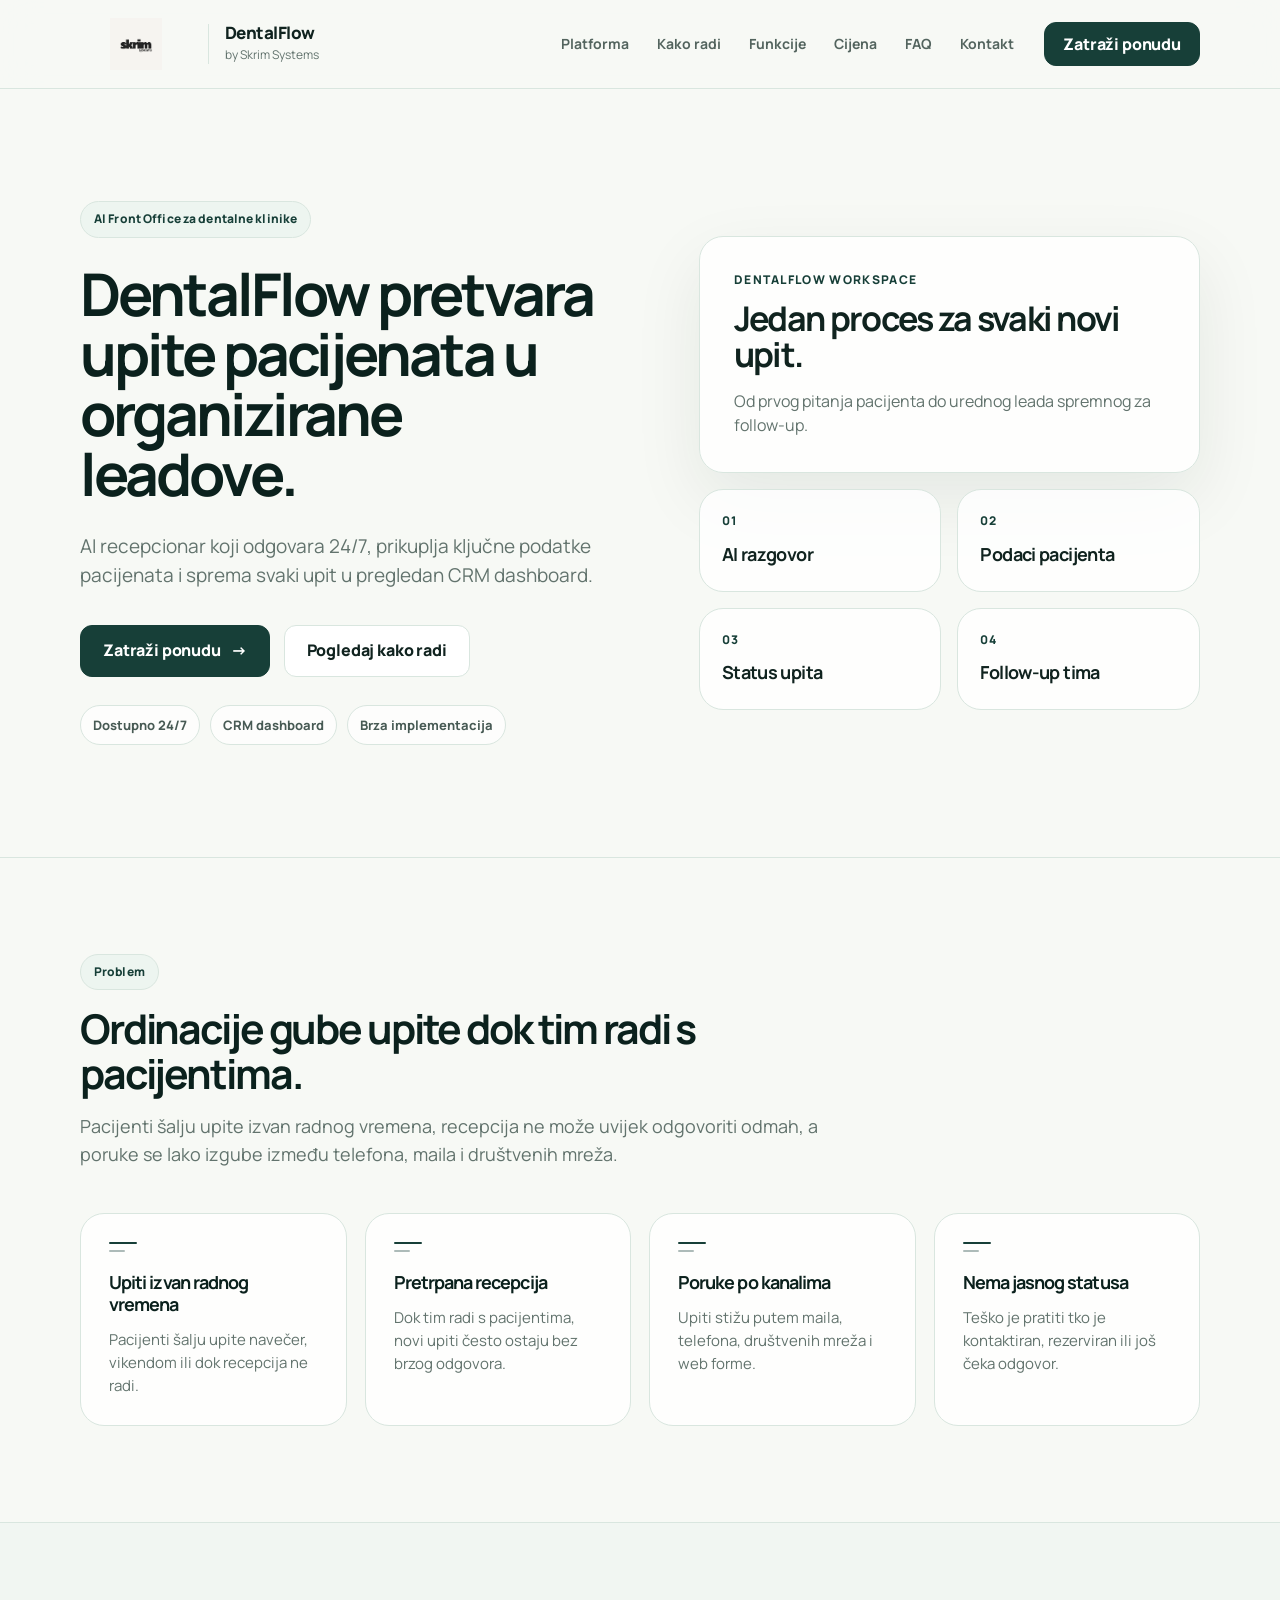
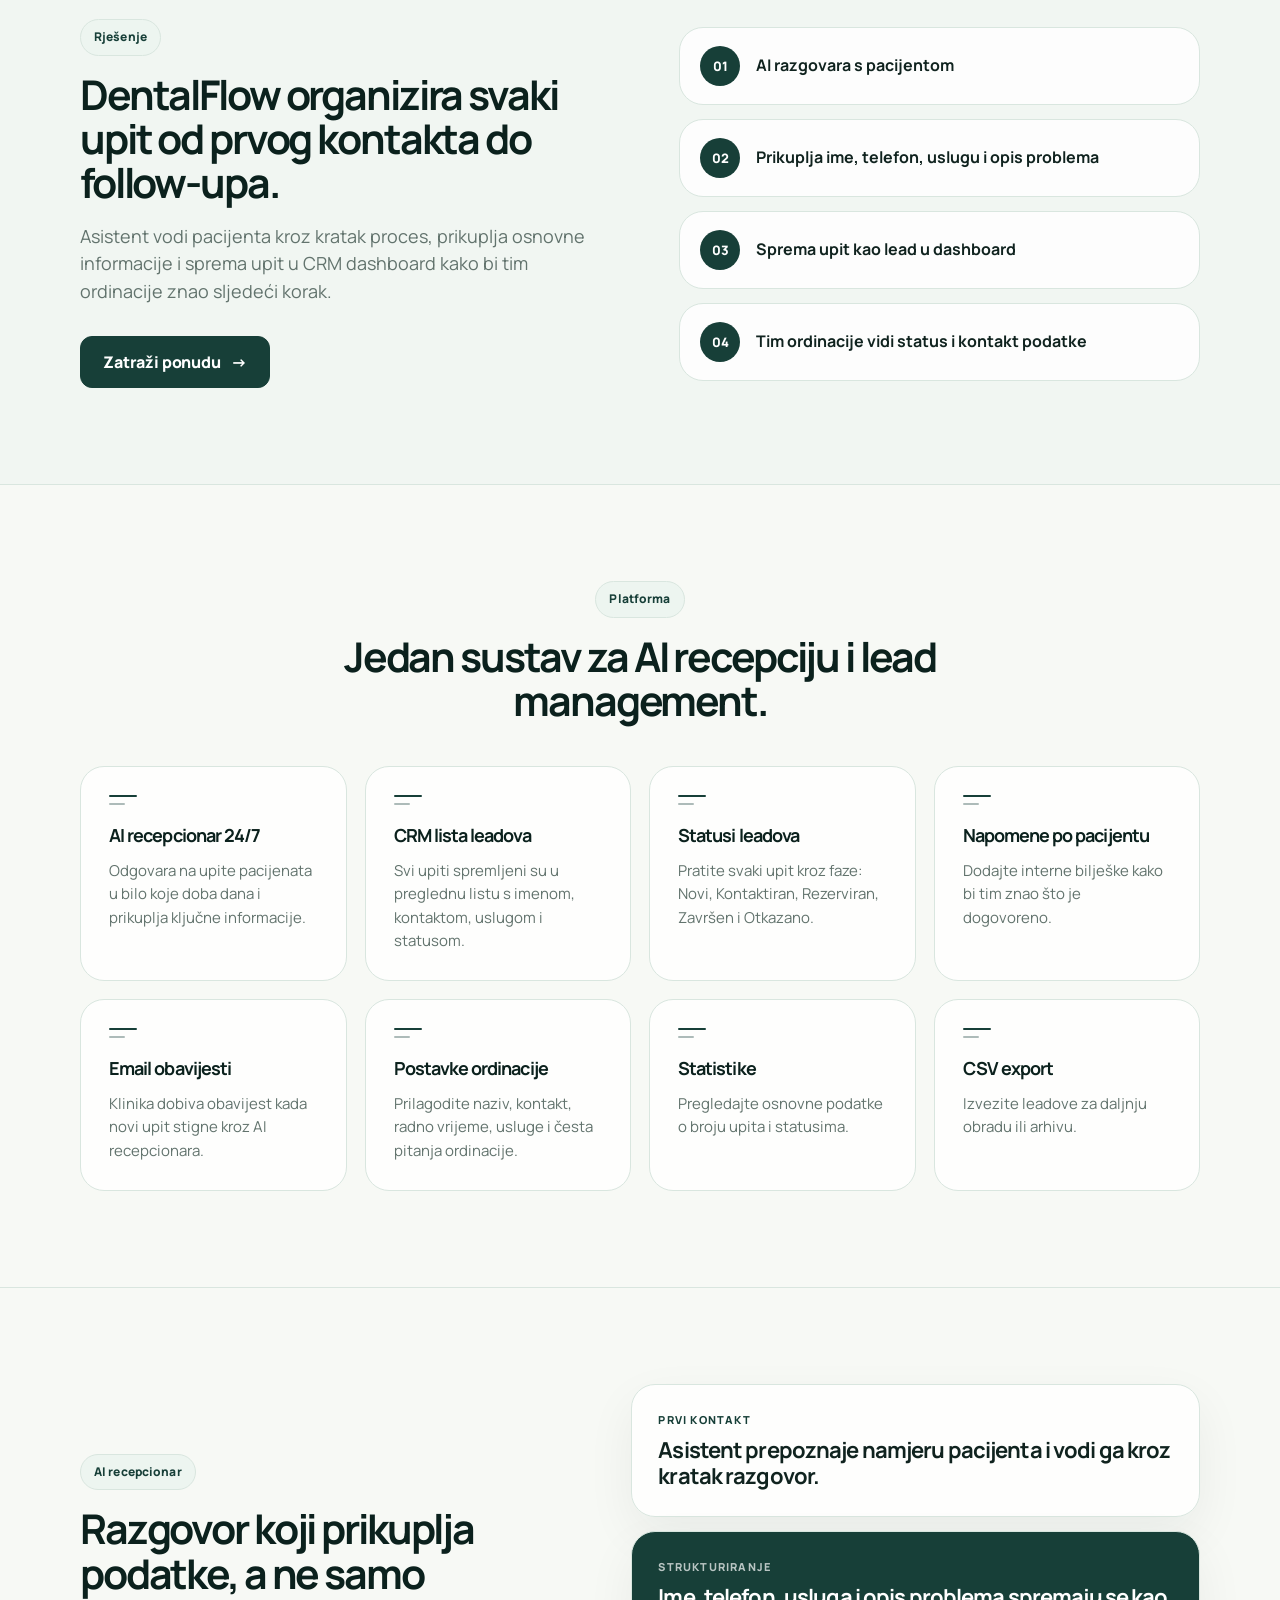
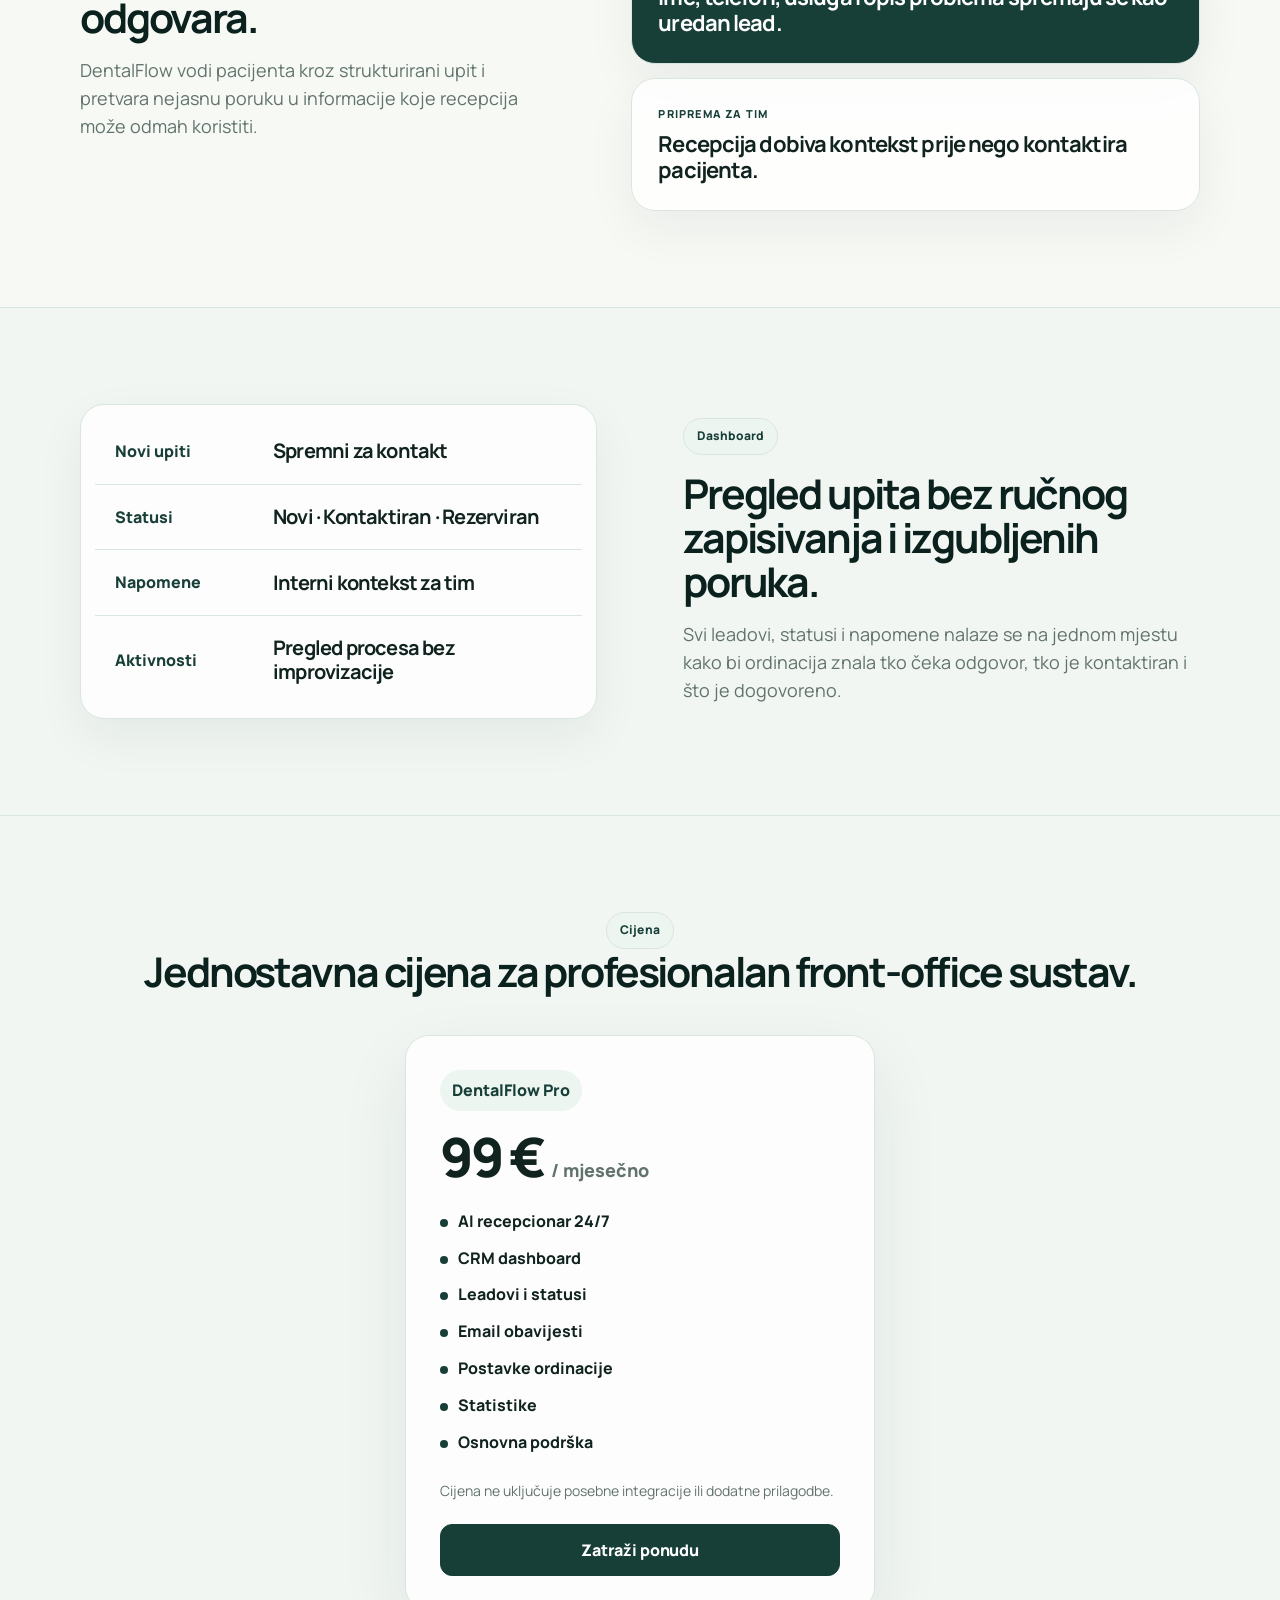
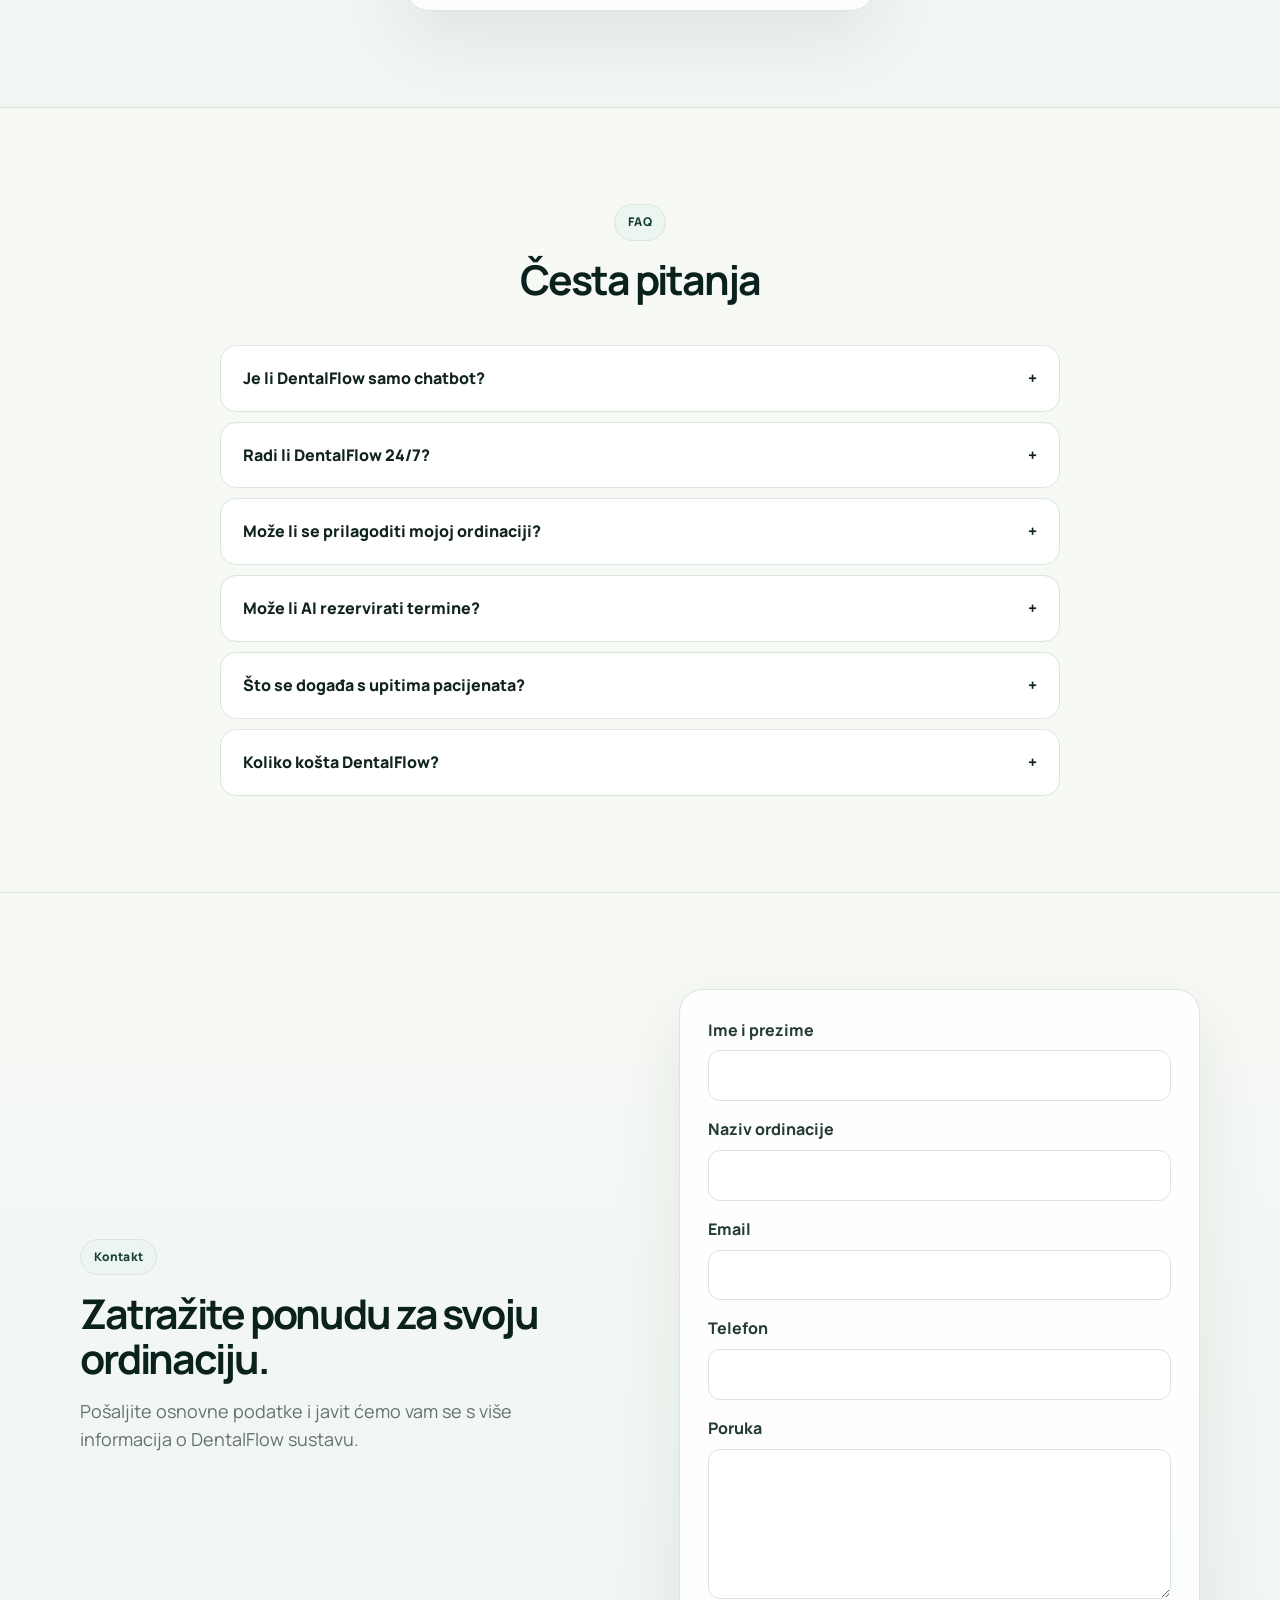
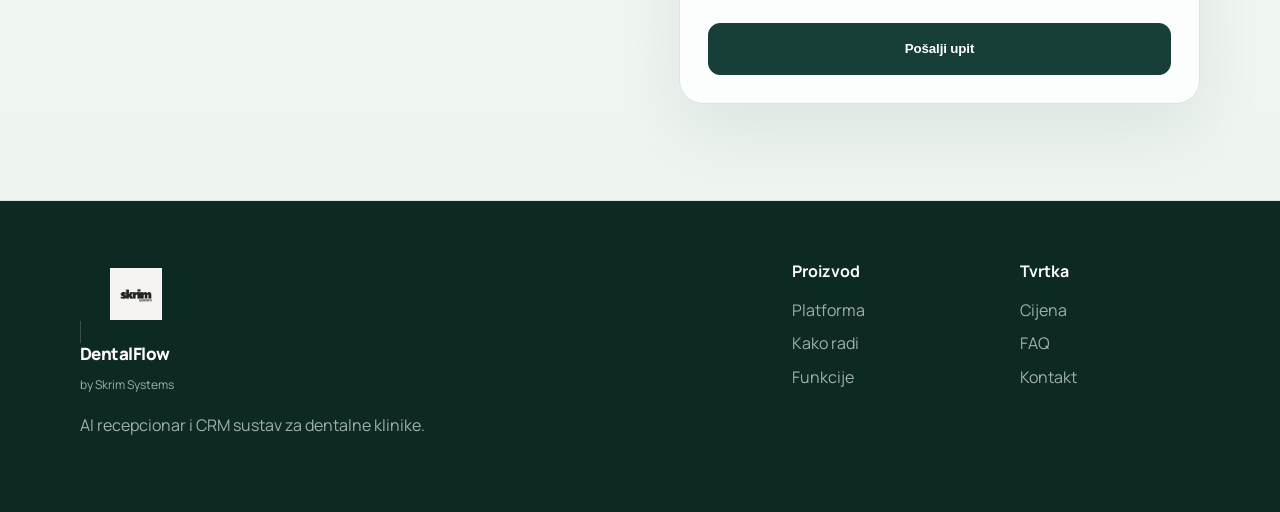
==== index.html @ 44850fc1 "Add files via upload" ====
<!DOCTYPE html>
<html lang="hr">
<head>
  <meta charset="UTF-8" />
  <meta name="viewport" content="width=device-width, initial-scale=1.0" />
  <title>DentalFlow — AI recepcionar za dentalne klinike</title>
  <meta name="description" content="DentalFlow pomaže dentalnim klinikama odgovoriti na upite pacijenata 24/7, prikupiti ključne podatke i organizirati leadove u CRM dashboardu." />
  <link rel="preconnect" href="https://fonts.googleapis.com">
  <link rel="preconnect" href="https://fonts.gstatic.com" crossorigin>
  <link href="https://fonts.googleapis.com/css2?family=Manrope:wght@400;500;600;700;800&display=swap" rel="stylesheet">
  <link rel="stylesheet" href="style.css" />
</head>
<body>
  <header class="site-header">
    <nav class="nav container">
      <a href="#top" class="brand" aria-label="DentalFlow by Skrim Systems">
        <img src="assets/skrim-logo.png" alt="Skrim Systems" class="brand-logo" onerror="this.style.display='none'" />
        <span class="brand-lockup">
          <strong>DentalFlow</strong>
          <small>by Skrim Systems</small>
        </span>
      </a>

      <div class="nav-links" id="navLinks">
        <a href="#platforma">Platforma</a>
        <a href="#kako-radi">Kako radi</a>
        <a href="#funkcije">Funkcije</a>
        <a href="#cijena">Cijena</a>
        <a href="#faq">FAQ</a>
        <a href="#kontakt">Kontakt</a>
      </div>

      <a href="#kontakt" class="btn btn-small">Zatraži ponudu</a>
      <button class="menu-btn" id="menuBtn" aria-label="Otvori navigaciju"><span></span><span></span></button>
    </nav>
  </header>

  <main id="top">
    <section class="hero">
      <div class="container hero-grid">
        <div class="hero-copy">
          <p class="overline">AI Front Office za dentalne klinike</p>
          <h1>DentalFlow pretvara upite pacijenata u organizirane leadove.</h1>
          <p class="lead">AI recepcionar koji odgovara 24/7, prikuplja ključne podatke pacijenata i sprema svaki upit u pregledan CRM dashboard.</p>
          <div class="hero-actions">
            <a href="#kontakt" class="btn">Zatraži ponudu <span>→</span></a>
            <a href="#kako-radi" class="btn btn-secondary">Pogledaj kako radi</a>
          </div>
          <div class="trust-strip">
            <span>Dostupno 24/7</span>
            <span>CRM dashboard</span>
            <span>Brza implementacija</span>
          </div>
        </div>

        <aside class="hero-system" aria-label="DentalFlow sažetak">
          <div class="system-card main-card">
            <small>DentalFlow workspace</small>
            <strong>Jedan proces za svaki novi upit.</strong>
            <p>Od prvog pitanja pacijenta do urednog leada spremnog za follow-up.</p>
          </div>
          <div class="system-grid">
            <div><span>01</span><b>AI razgovor</b></div>
            <div><span>02</span><b>Podaci pacijenta</b></div>
            <div><span>03</span><b>Status upita</b></div>
            <div><span>04</span><b>Follow-up tima</b></div>
          </div>
        </aside>
      </div>
    </section>

    <section class="section" id="problem">
      <div class="container">
        <div class="section-head">
          <p class="overline">Problem</p>
          <h2>Ordinacije gube upite dok tim radi s pacijentima.</h2>
          <p>Pacijenti šalju upite izvan radnog vremena, recepcija ne može uvijek odgovoriti odmah, a poruke se lako izgube između telefona, maila i društvenih mreža.</p>
        </div>
        <div class="cards four">
          <article class="card"><span class="mark"></span><h3>Upiti izvan radnog vremena</h3><p>Pacijenti šalju upite navečer, vikendom ili dok recepcija ne radi.</p></article>
          <article class="card"><span class="mark"></span><h3>Pretrpana recepcija</h3><p>Dok tim radi s pacijentima, novi upiti često ostaju bez brzog odgovora.</p></article>
          <article class="card"><span class="mark"></span><h3>Poruke po kanalima</h3><p>Upiti stižu putem maila, telefona, društvenih mreža i web forme.</p></article>
          <article class="card"><span class="mark"></span><h3>Nema jasnog statusa</h3><p>Teško je pratiti tko je kontaktiran, rezerviran ili još čeka odgovor.</p></article>
        </div>
      </div>
    </section>

    <section class="section soft" id="kako-radi">
      <div class="container split">
        <div class="section-copy">
          <p class="overline">Rješenje</p>
          <h2>DentalFlow organizira svaki upit od prvog kontakta do follow-upa.</h2>
          <p>Asistent vodi pacijenta kroz kratak proces, prikuplja osnovne informacije i sprema upit u CRM dashboard kako bi tim ordinacije znao sljedeći korak.</p>
          <a href="#kontakt" class="btn">Zatraži ponudu <span>→</span></a>
        </div>
        <div class="process-list">
          <article><span>01</span><b>AI razgovara s pacijentom</b></article>
          <article><span>02</span><b>Prikuplja ime, telefon, uslugu i opis problema</b></article>
          <article><span>03</span><b>Sprema upit kao lead u dashboard</b></article>
          <article><span>04</span><b>Tim ordinacije vidi status i kontakt podatke</b></article>
        </div>
      </div>
    </section>

    <section class="section" id="platforma">
      <div class="container">
        <div class="section-head center">
          <p class="overline">Platforma</p>
          <h2>Jedan sustav za AI recepciju i lead management.</h2>
        </div>
        <div class="cards features" id="funkcije">
          <article class="card"><span class="mark"></span><h3>AI recepcionar 24/7</h3><p>Odgovara na upite pacijenata u bilo koje doba dana i prikuplja ključne informacije.</p></article>
          <article class="card"><span class="mark"></span><h3>CRM lista leadova</h3><p>Svi upiti spremljeni su u preglednu listu s imenom, kontaktom, uslugom i statusom.</p></article>
          <article class="card"><span class="mark"></span><h3>Statusi leadova</h3><p>Pratite svaki upit kroz faze: Novi, Kontaktiran, Rezerviran, Završen i Otkazano.</p></article>
          <article class="card"><span class="mark"></span><h3>Napomene po pacijentu</h3><p>Dodajte interne bilješke kako bi tim znao što je dogovoreno.</p></article>
          <article class="card"><span class="mark"></span><h3>Email obavijesti</h3><p>Klinika dobiva obavijest kada novi upit stigne kroz AI recepcionara.</p></article>
          <article class="card"><span class="mark"></span><h3>Postavke ordinacije</h3><p>Prilagodite naziv, kontakt, radno vrijeme, usluge i česta pitanja ordinacije.</p></article>
          <article class="card"><span class="mark"></span><h3>Statistike</h3><p>Pregledajte osnovne podatke o broju upita i statusima.</p></article>
          <article class="card"><span class="mark"></span><h3>CSV export</h3><p>Izvezite leadove za daljnju obradu ili arhivu.</p></article>
        </div>
      </div>
    </section>

    <section class="section editorial">
      <div class="container editorial-grid">
        <div class="editorial-copy">
          <p class="overline">AI recepcionar</p>
          <h2>Razgovor koji prikuplja podatke, a ne samo odgovara.</h2>
          <p>DentalFlow vodi pacijenta kroz strukturirani upit i pretvara nejasnu poruku u informacije koje recepcija može odmah koristiti.</p>
        </div>
        <div class="editorial-points">
          <article><small>Prvi kontakt</small><b>Asistent prepoznaje namjeru pacijenta i vodi ga kroz kratak razgovor.</b></article>
          <article><small>Strukturiranje</small><b>Ime, telefon, usluga i opis problema spremaju se kao uredan lead.</b></article>
          <article><small>Priprema za tim</small><b>Recepcija dobiva kontekst prije nego kontaktira pacijenta.</b></article>
        </div>
      </div>
    </section>

    <section class="section editorial soft">
      <div class="container editorial-grid reverse-grid">
        <div class="editorial-copy">
          <p class="overline">Dashboard</p>
          <h2>Pregled upita bez ručnog zapisivanja i izgubljenih poruka.</h2>
          <p>Svi leadovi, statusi i napomene nalaze se na jednom mjestu kako bi ordinacija znala tko čeka odgovor, tko je kontaktiran i što je dogovoreno.</p>
        </div>
        <div class="operations-panel">
          <div class="op-row"><span>Novi upiti</span><b>Spremni za kontakt</b></div>
          <div class="op-row"><span>Statusi</span><b>Novi · Kontaktiran · Rezerviran</b></div>
          <div class="op-row"><span>Napomene</span><b>Interni kontekst za tim</b></div>
          <div class="op-row"><span>Aktivnosti</span><b>Pregled procesa bez improvizacije</b></div>
        </div>
      </div>
    </section>

    <section class="section soft" id="cijena">
      <div class="container center">
        <p class="overline">Cijena</p>
        <h2>Jednostavna cijena za profesionalan front-office sustav.</h2>
        <article class="pricing-card">
          <span class="plan">DentalFlow Pro</span>
          <div class="price">99 € <small>/ mjesečno</small></div>
          <ul>
            <li>AI recepcionar 24/7</li>
            <li>CRM dashboard</li>
            <li>Leadovi i statusi</li>
            <li>Email obavijesti</li>
            <li>Postavke ordinacije</li>
            <li>Statistike</li>
            <li>Osnovna podrška</li>
          </ul>
          <p>Cijena ne uključuje posebne integracije ili dodatne prilagodbe.</p>
          <a href="#kontakt" class="btn">Zatraži ponudu</a>
        </article>
      </div>
    </section>

    <section class="section" id="faq">
      <div class="container narrow">
        <div class="section-head center">
          <p class="overline">FAQ</p>
          <h2>Česta pitanja</h2>
        </div>
        <div class="faq">
          <button>Je li DentalFlow samo chatbot?<span>+</span></button>
          <div class="faq-answer">Ne. DentalFlow je AI front-office sustav koji kombinira AI recepcionara i CRM dashboard za organizaciju upita pacijenata.</div>
          <button>Radi li DentalFlow 24/7?<span>+</span></button>
          <div class="faq-answer">Da. AI recepcionar može odgovarati na upite izvan radnog vremena i prikupiti ključne informacije za follow-up.</div>
          <button>Može li se prilagoditi mojoj ordinaciji?<span>+</span></button>
          <div class="faq-answer">Da. Asistent može koristiti informacije o ordinaciji kao što su usluge, radno vrijeme, kontakt podaci i česta pitanja.</div>
          <button>Može li AI rezervirati termine?<span>+</span></button>
          <div class="faq-answer">Ne automatski u osnovnoj verziji. Fokus je na prikupljanju i organizaciji leadova. Rezervacija termina može biti dodatna integracija ili posebna prilagodba.</div>
          <button>Što se događa s upitima pacijenata?<span>+</span></button>
          <div class="faq-answer">Svaki upit sprema se kao lead u CRM dashboard s kontakt podacima, interesom za uslugu, opisom problema i statusom.</div>
          <button>Koliko košta DentalFlow?<span>+</span></button>
          <div class="faq-answer">DentalFlow Pro kreće od 99 € mjesečno. Posebne integracije ili dodatne prilagodbe mogu se naplatiti odvojeno.</div>
        </div>
      </div>
    </section>

    <section class="section contact-section" id="kontakt">
      <div class="container contact-grid">
        <div class="section-copy">
          <p class="overline">Kontakt</p>
          <h2>Zatražite ponudu za svoju ordinaciju.</h2>
          <p>Pošaljite osnovne podatke i javit ćemo vam se s više informacija o DentalFlow sustavu.</p>
        </div>
        <form class="contact-form" id="contactForm">
          <label>Ime i prezime<input name="name" required /></label>
          <label>Naziv ordinacije<input name="clinic" required /></label>
          <label>Email<input type="email" name="email" required /></label>
          <label>Telefon<input name="phone" /></label>
          <label>Poruka<textarea name="message" rows="5"></textarea></label>
          <button class="btn" type="submit">Pošalji upit</button>
        </form>
      </div>
    </section>
  </main>

  <footer class="footer">
    <div class="container footer-grid">
      <div>
        <a href="#top" class="brand footer-brand">
          <img src="assets/skrim-logo.png" alt="Skrim Systems" class="brand-logo" onerror="this.style.display='none'" />
          <span class="brand-lockup"><strong>DentalFlow</strong><small>by Skrim Systems</small></span>
        </a>
        <p>AI recepcionar i CRM sustav za dentalne klinike.</p>
      </div>
      <div><strong>Proizvod</strong><a href="#platforma">Platforma</a><a href="#kako-radi">Kako radi</a><a href="#funkcije">Funkcije</a></div>
      <div><strong>Tvrtka</strong><a href="#cijena">Cijena</a><a href="#faq">FAQ</a><a href="#kontakt">Kontakt</a></div>
    </div>
  </footer>

  <script src="script.js"></script>
</body>
</html>
---- style.css ----
*{box-sizing:border-box}:root{--bg:#f7f9f5;--white:#fff;--text:#10231f;--muted:#62736d;--primary:#173f38;--primary-dark:#0c2924;--border:#d9e6df;--soft:#edf5f0;--soft2:#f2f7f3;--shadow:0 26px 70px rgba(16,35,31,.08)}html{scroll-behavior:smooth}body{margin:0;background:var(--bg);color:var(--text);font-family:"Manrope",Inter,system-ui,-apple-system,BlinkMacSystemFont,"Segoe UI",sans-serif;line-height:1.55;-webkit-font-smoothing:antialiased}a{text-decoration:none;color:inherit}.container{width:min(1120px,calc(100% - 40px));margin:0 auto}.site-header{position:sticky;top:0;z-index:99;background:rgba(247,249,245,.9);backdrop-filter:blur(18px);border-bottom:1px solid var(--border)}.nav{height:88px;display:flex;align-items:center;gap:30px}.brand{display:flex;align-items:center;gap:16px;margin-right:auto}.brand-logo{width:112px;max-height:52px;object-fit:contain;display:block}.brand-lockup{border-left:1px solid var(--border);padding-left:16px}.brand-lockup strong{display:block;font-size:17px;line-height:1.05;font-weight:800;letter-spacing:-.03em}.brand-lockup small{display:block;color:var(--muted);font-size:12px;margin-top:4px}.nav-links{display:flex;gap:28px;color:#53645e;font-size:14px;font-weight:700}.nav-links a:hover{color:var(--primary)}.btn{display:inline-flex;align-items:center;justify-content:center;gap:10px;min-height:52px;padding:0 22px;border-radius:12px;border:1px solid var(--primary);background:var(--primary);color:#fff;font-weight:800;letter-spacing:-.01em;cursor:pointer;transition:.2s}.btn:hover{background:var(--primary-dark);transform:translateY(-2px);box-shadow:0 16px 34px rgba(23,63,56,.16)}.btn-small{min-height:44px;padding:0 18px}.btn-secondary{background:#fff;color:var(--text);border-color:var(--border)}.menu-btn{display:none;width:44px;height:44px;border:1px solid var(--border);border-radius:12px;background:#fff;padding:12px}.menu-btn span{display:block;height:2px;background:var(--text);margin:6px 0}.hero{padding:112px 0 112px;border-bottom:1px solid var(--border)}.hero-grid{display:grid;grid-template-columns:1.04fr .96fr;gap:76px;align-items:center}.overline{display:inline-flex;margin:0;color:var(--primary);background:var(--soft);border:1px solid var(--border);border-radius:999px;padding:8px 13px;font-size:12px;font-weight:850;letter-spacing:.01em}h1,h2,h3{margin:0;color:#0b211d;letter-spacing:-.052em}h1{font-size:clamp(43px,4.6vw,70px);line-height:1.02;margin-top:26px;max-width:720px}h2{font-size:clamp(32px,3.2vw,50px);line-height:1.08}h3{font-size:18px;line-height:1.22}.lead{color:var(--muted);font-size:19px;max-width:620px;margin:28px 0 0}.hero-actions{display:flex;flex-wrap:wrap;gap:14px;margin-top:34px}.trust-strip{display:flex;flex-wrap:wrap;gap:10px;margin-top:28px}.trust-strip span{background:rgba(255,255,255,.75);border:1px solid var(--border);border-radius:999px;padding:9px 12px;color:#475a54;font-size:13px;font-weight:750}.hero-system{display:grid;gap:16px}.system-card,.system-grid div,.card,.process-list article,.editorial-points article,.operations-panel,.pricing-card,.contact-form{background:rgba(255,255,255,.84);border:1px solid var(--border);border-radius:24px;box-shadow:var(--shadow)}.main-card{padding:34px}.main-card small{display:block;color:var(--primary);font-size:12px;font-weight:850;text-transform:uppercase;letter-spacing:.11em}.main-card strong{display:block;margin-top:12px;font-size:34px;line-height:1.05;letter-spacing:-.05em}.main-card p{color:var(--muted);font-size:16px;margin:16px 0 0}.system-grid{display:grid;grid-template-columns:repeat(2,1fr);gap:16px}.system-grid div{padding:22px;box-shadow:none}.system-grid span{display:block;color:var(--primary);font-size:12px;font-weight:900;letter-spacing:.08em}.system-grid b{display:block;margin-top:10px;font-size:18px;letter-spacing:-.035em}.section{padding:96px 0;border-bottom:1px solid var(--border)}.section.soft,.editorial.soft{background:#f1f6f2}.section-head{max-width:760px;margin-bottom:44px}.section-head.center{text-align:center;margin-left:auto;margin-right:auto}.section-head h2,.section-copy h2,.editorial-copy h2{margin-top:16px}.section-head p:not(.overline),.section-copy p:not(.overline),.editorial-copy p:not(.overline){color:var(--muted);font-size:18px;margin:18px 0 0}.cards{display:grid;gap:18px}.cards.four,.cards.features{grid-template-columns:repeat(4,1fr)}.card{padding:28px;min-height:188px;box-shadow:none;transition:.2s}.card:hover{transform:translateY(-3px);box-shadow:0 18px 42px rgba(16,35,31,.08)}.card p{margin:12px 0 0;color:var(--muted);font-size:15px}.mark{width:28px;height:2px;background:var(--primary);display:block;border-radius:99px;margin-bottom:28px;position:relative}.mark:after{content:"";position:absolute;left:0;top:8px;width:16px;height:2px;background:var(--primary);opacity:.35;border-radius:99px}.split,.contact-grid{display:grid;grid-template-columns:1fr 1fr;gap:78px;align-items:center}.section-copy .btn{margin-top:30px}.process-list{display:grid;gap:14px}.process-list article{display:flex;gap:16px;align-items:center;padding:18px 20px;box-shadow:none}.process-list span{width:40px;height:40px;border-radius:50%;background:var(--primary);color:#fff;display:grid;place-items:center;font-size:13px;font-weight:900;flex:0 0 auto}.process-list b{font-size:16px}.editorial-grid{display:grid;grid-template-columns:.9fr 1.1fr;gap:86px;align-items:center}.reverse-grid{grid-template-columns:1fr 1fr}.reverse-grid .editorial-copy{order:2}.editorial-points{display:grid;gap:14px}.editorial-points article{padding:26px;box-shadow:0 18px 50px rgba(16,35,31,.06)}.editorial-points article:nth-child(2){background:var(--primary);color:#fff}.editorial-points small{display:block;color:var(--primary);font-size:11px;text-transform:uppercase;letter-spacing:.11em;font-weight:900}.editorial-points article:nth-child(2) small{color:rgba(255,255,255,.7)}.editorial-points b{display:block;margin-top:10px;font-size:22px;line-height:1.18;letter-spacing:-.04em}.operations-panel{padding:14px;box-shadow:0 18px 50px rgba(16,35,31,.06)}.op-row{display:grid;grid-template-columns:140px 1fr;gap:18px;align-items:center;padding:20px;border-bottom:1px solid var(--border)}.op-row:last-child{border-bottom:0}.op-row span{color:var(--primary);font-weight:850}.op-row b{font-size:20px;line-height:1.2;letter-spacing:-.04em}.center{text-align:center}.pricing-card{max-width:470px;margin:42px auto 0;padding:34px;text-align:left}.plan{display:inline-flex;border-radius:999px;background:var(--soft);color:var(--primary);padding:8px 12px;font-weight:850}.price{margin-top:18px;font-size:54px;line-height:1;font-weight:850;letter-spacing:-.06em}.price small{font-size:18px;color:var(--muted);letter-spacing:0}.pricing-card ul{list-style:none;margin:26px 0;padding:0}.pricing-card li{margin:12px 0;font-weight:750}.pricing-card li:before{content:"";display:inline-block;width:8px;height:8px;background:var(--primary);border-radius:50%;margin-right:10px}.pricing-card p{color:var(--muted);font-size:14px}.pricing-card .btn,.contact-form .btn{width:100%;margin-top:8px}.narrow{max-width:840px}.faq{display:grid;gap:10px}.faq button{border:1px solid var(--border);background:#fff;color:var(--text);border-radius:16px;padding:20px 22px;text-align:left;display:flex;justify-content:space-between;gap:20px;font:inherit;font-weight:800;cursor:pointer}.faq-answer{display:none;margin-top:-4px;padding:20px 22px;color:var(--muted);background:#fff;border:1px solid var(--border);border-radius:16px}.faq-answer.open{display:block}.contact-section{background:linear-gradient(180deg,var(--bg),#eef5f1)}.contact-form{padding:28px;display:grid;gap:16px}.contact-form label{display:grid;gap:8px;font-weight:750;color:#243a34}.contact-form input,.contact-form textarea{width:100%;min-height:48px;border:1px solid var(--border);border-radius:12px;padding:12px 14px;background:#fff;color:var(--text);font:inherit;resize:vertical}.contact-form input:focus,.contact-form textarea:focus{outline:3px solid rgba(23,63,56,.12);border-color:var(--primary)}.footer{padding:58px 0;background:#0d2924;color:#dfe8e4}.footer-grid{display:grid;grid-template-columns:1fr 180px 180px;gap:48px}.footer .brand{margin-bottom:18px}.footer .brand-lockup{border-left-color:rgba(255,255,255,.18)}.footer p,.footer small,.footer a{color:#9fb0aa}.footer strong{color:#fff;display:block;margin-bottom:14px}.footer a{display:block;margin:9px 0}@media(max-width:980px){.nav-links,.nav>.btn-small{display:none}.menu-btn{display:block}.nav-links.open{display:grid;position:absolute;top:88px;left:20px;right:20px;padding:22px;border:1px solid var(--border);border-radius:18px;background:#fff;box-shadow:var(--shadow)}.hero-grid,.split,.contact-grid,.editorial-grid,.reverse-grid,.footer-grid{grid-template-columns:1fr}.reverse-grid .editorial-copy{order:initial}.cards.four,.cards.features{grid-template-columns:repeat(2,1fr)}}@media(max-width:640px){.container{width:min(100% - 28px,1120px)}.nav{height:78px}.brand-logo{width:82px}.brand-lockup{padding-left:12px}.hero{padding:70px 0}h1{font-size:42px}h2{font-size:34px}.lead,.section-head p:not(.overline),.section-copy p:not(.overline),.editorial-copy p:not(.overline){font-size:16px}.hero-actions{flex-direction:column}.btn{width:100%}.system-grid,.cards.four,.cards.features{grid-template-columns:1fr}.op-row{grid-template-columns:1fr}.section{padding:70px 0}.footer-grid{gap:28px}}
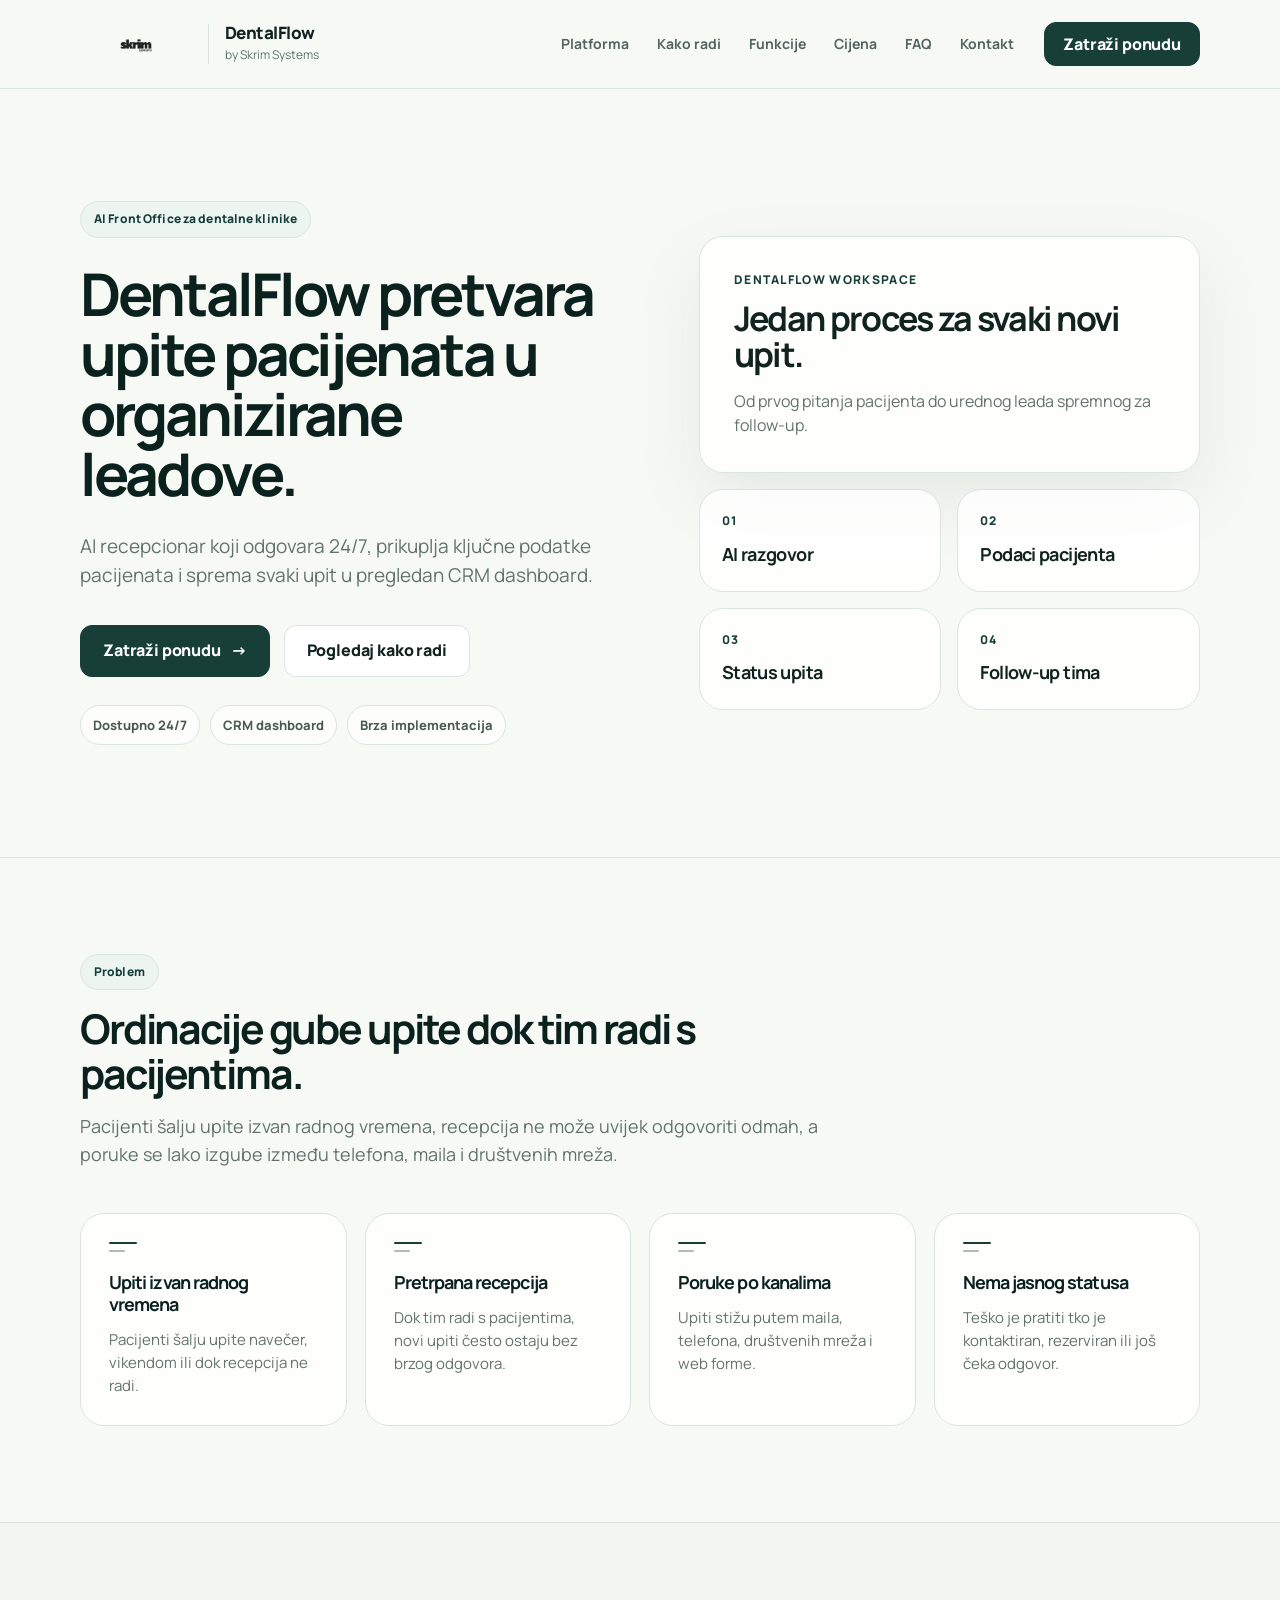
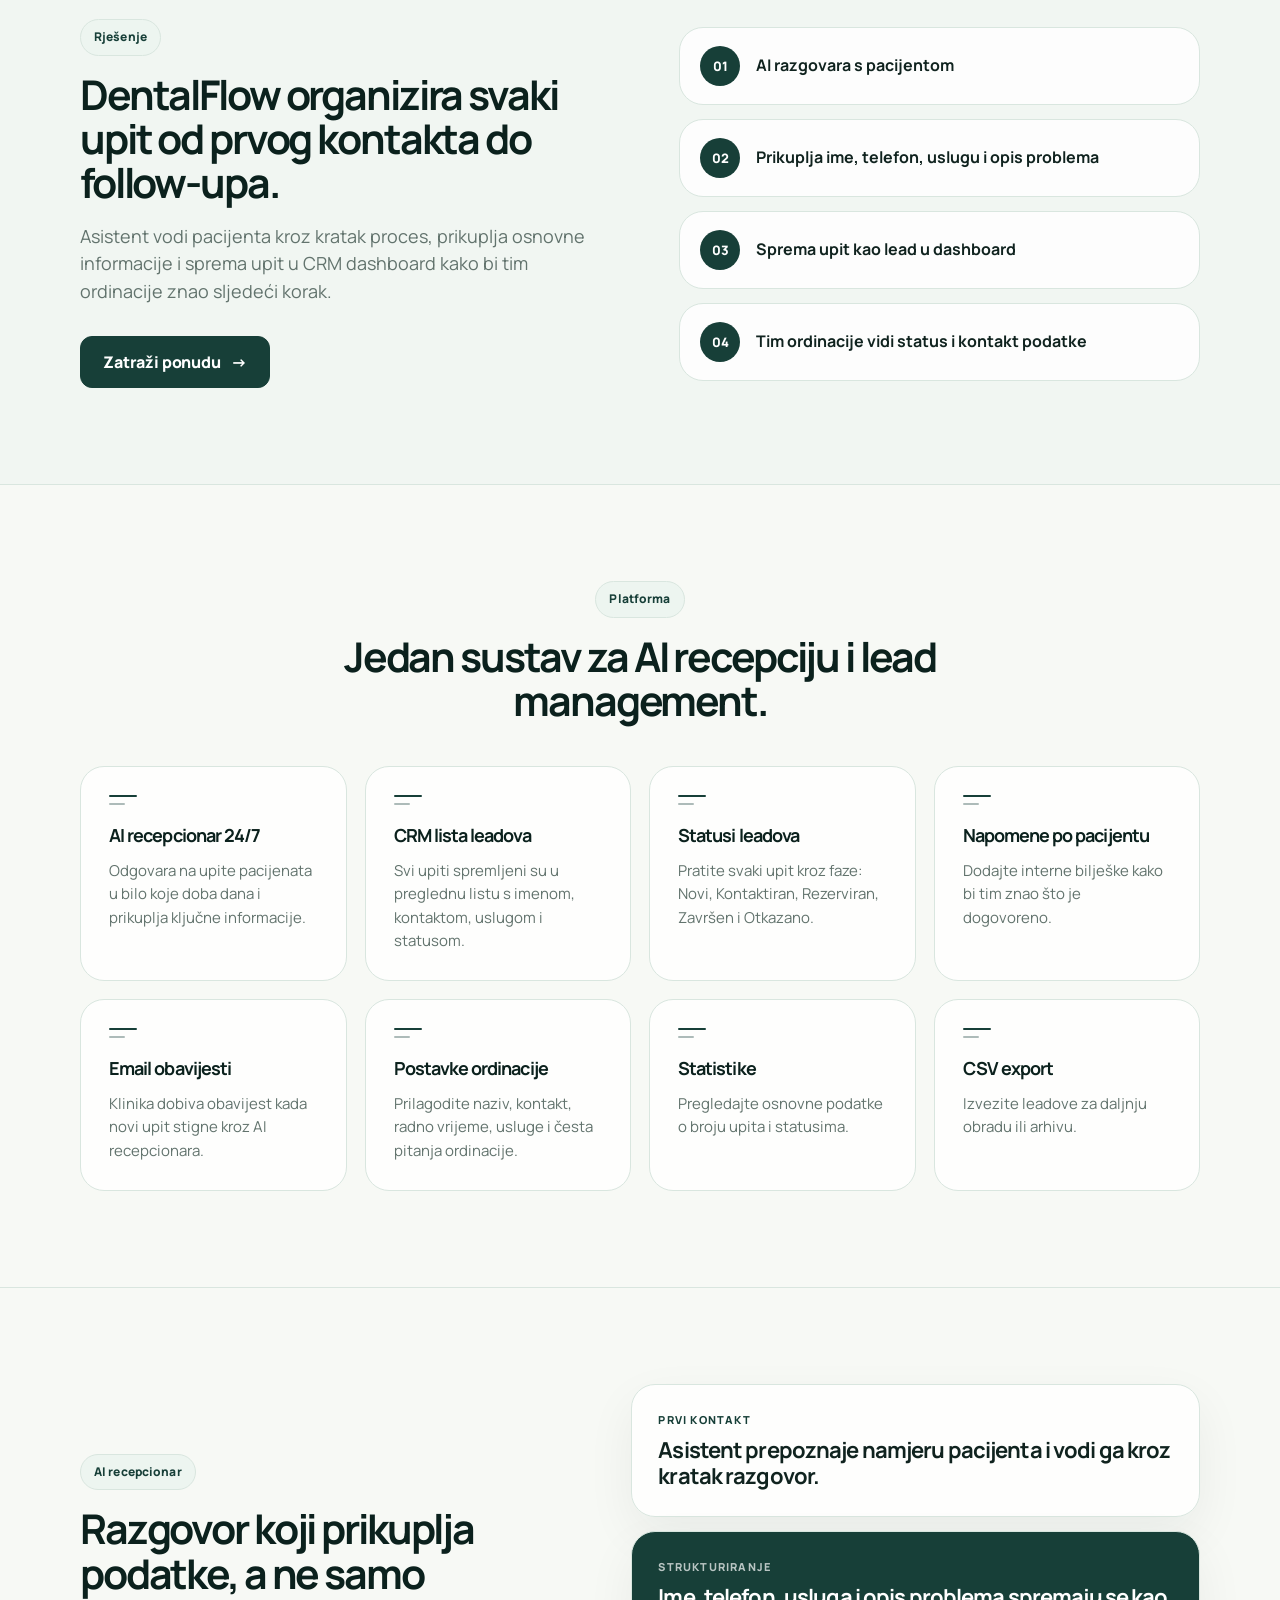
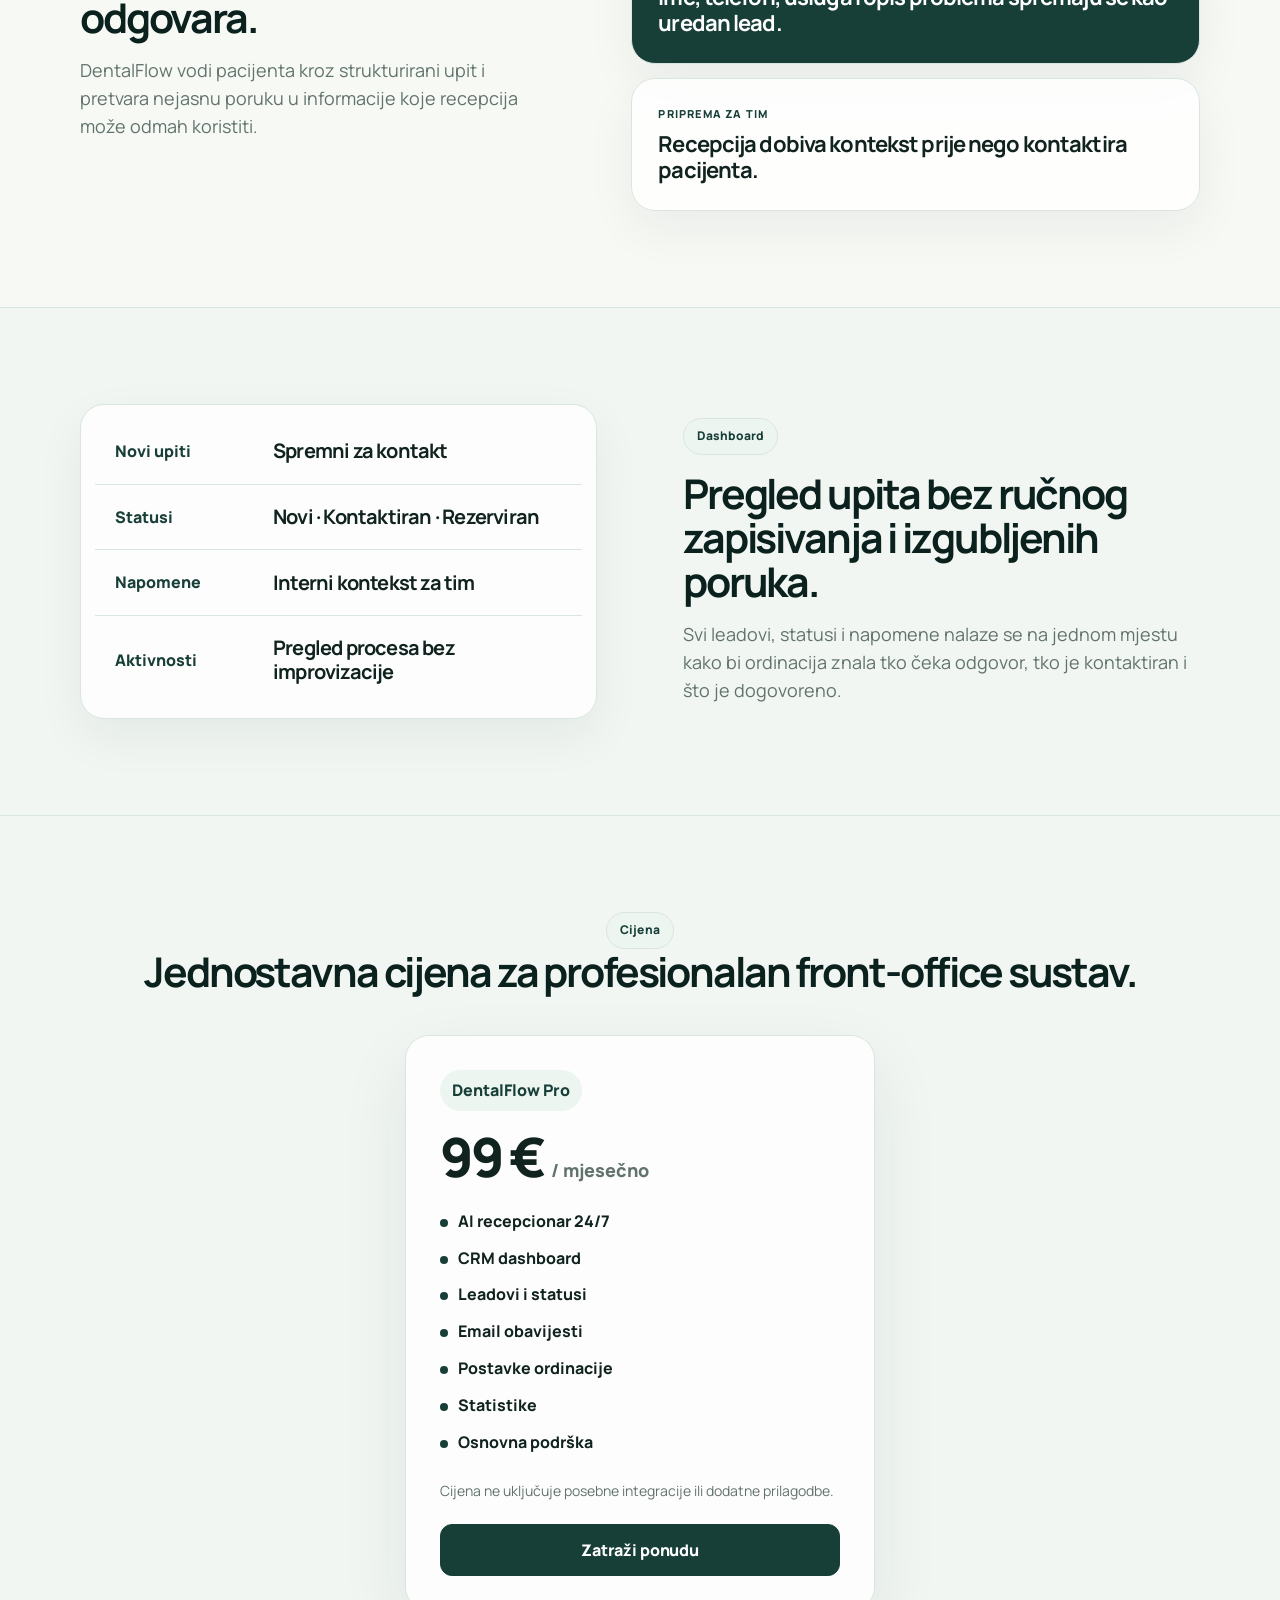
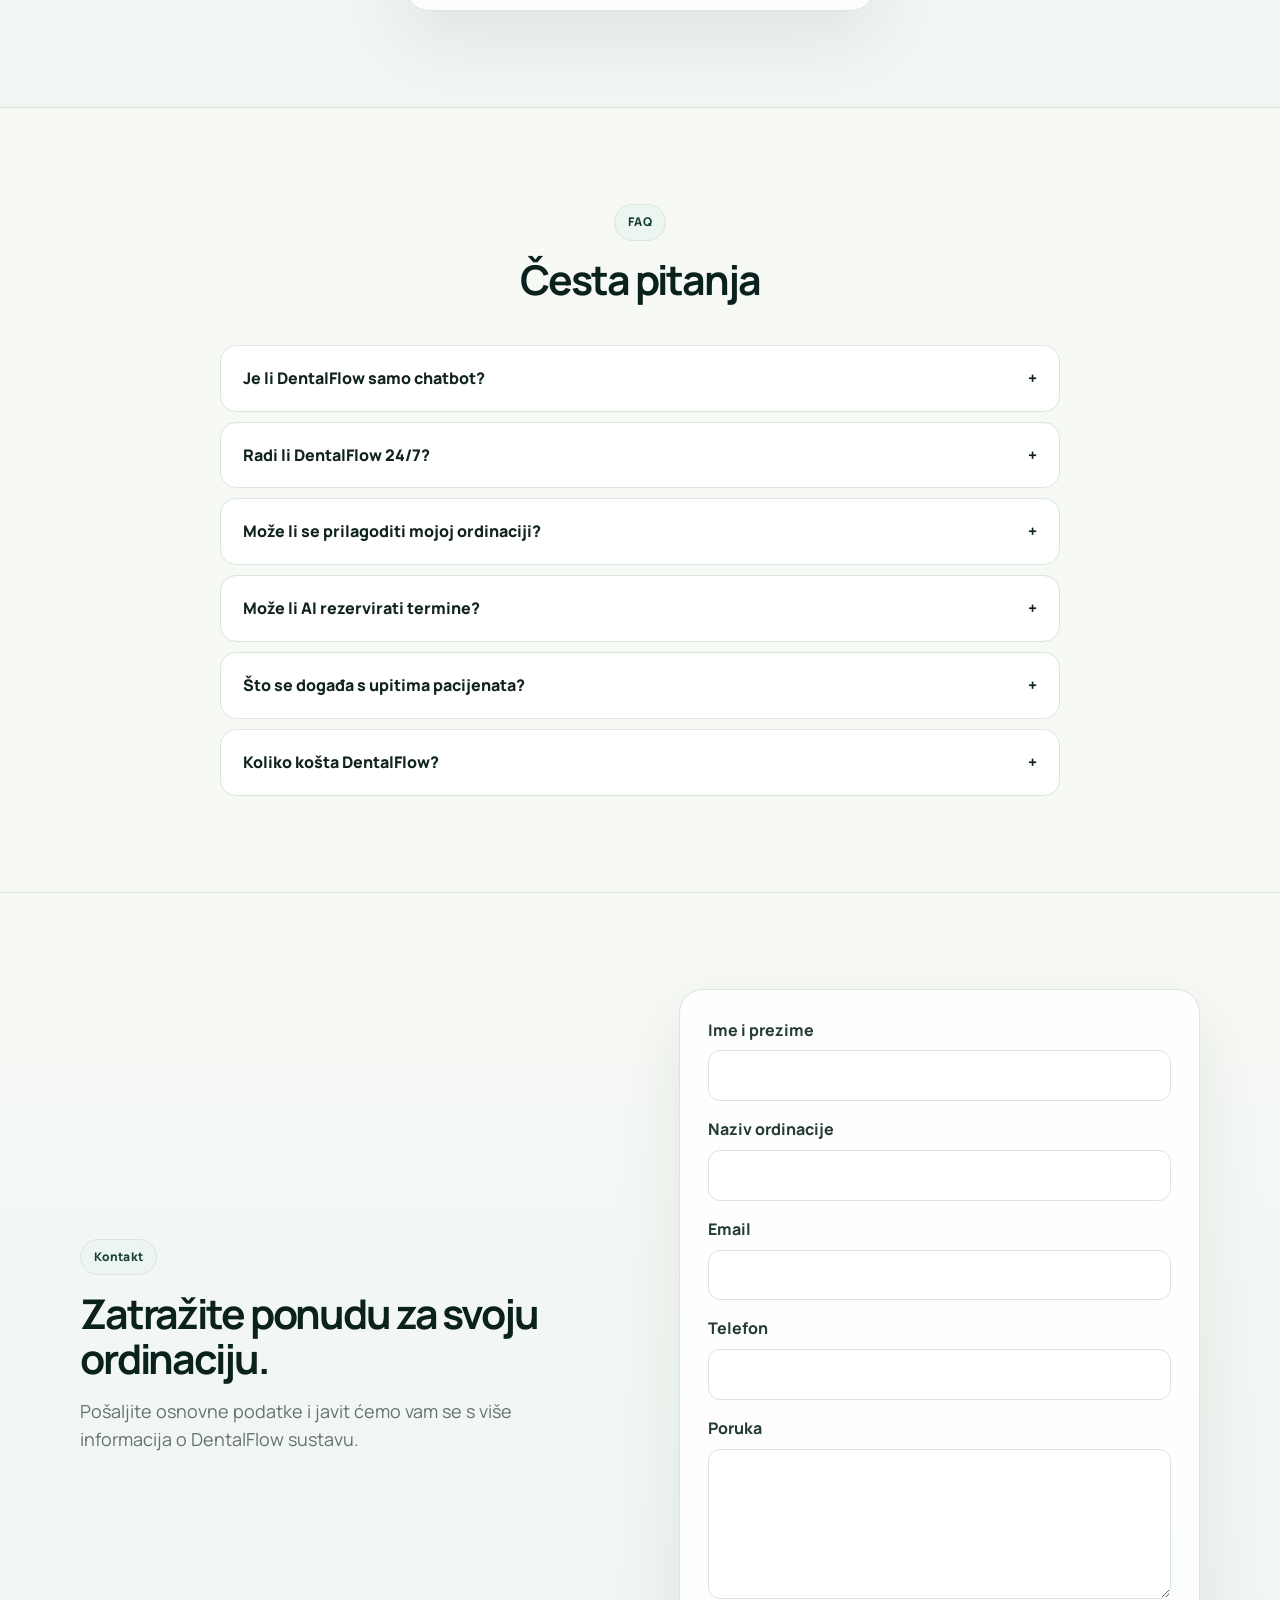
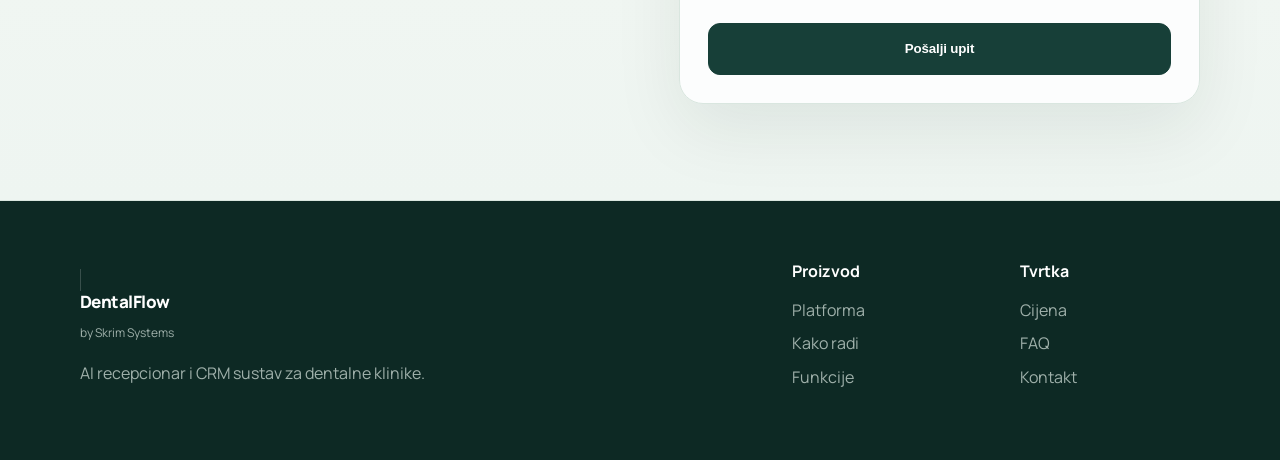
==== commit 71266452: "Update logo image source in index.html" ====
--- a/index.html
+++ b/index.html
@@ -14,7 +14,7 @@
   <header class="site-header">
     <nav class="nav container">
       <a href="#top" class="brand" aria-label="DentalFlow by Skrim Systems">
-        <img src="assets/skrim-logo.png" alt="Skrim Systems" class="brand-logo" onerror="this.style.display='none'" />
+        <img src="assets/logo.png" alt="Skrim Systems" class="brand-logo" onerror="this.style.display='none'">
         <span class="brand-lockup">
           <strong>DentalFlow</strong>
           <small>by Skrim Systems</small>
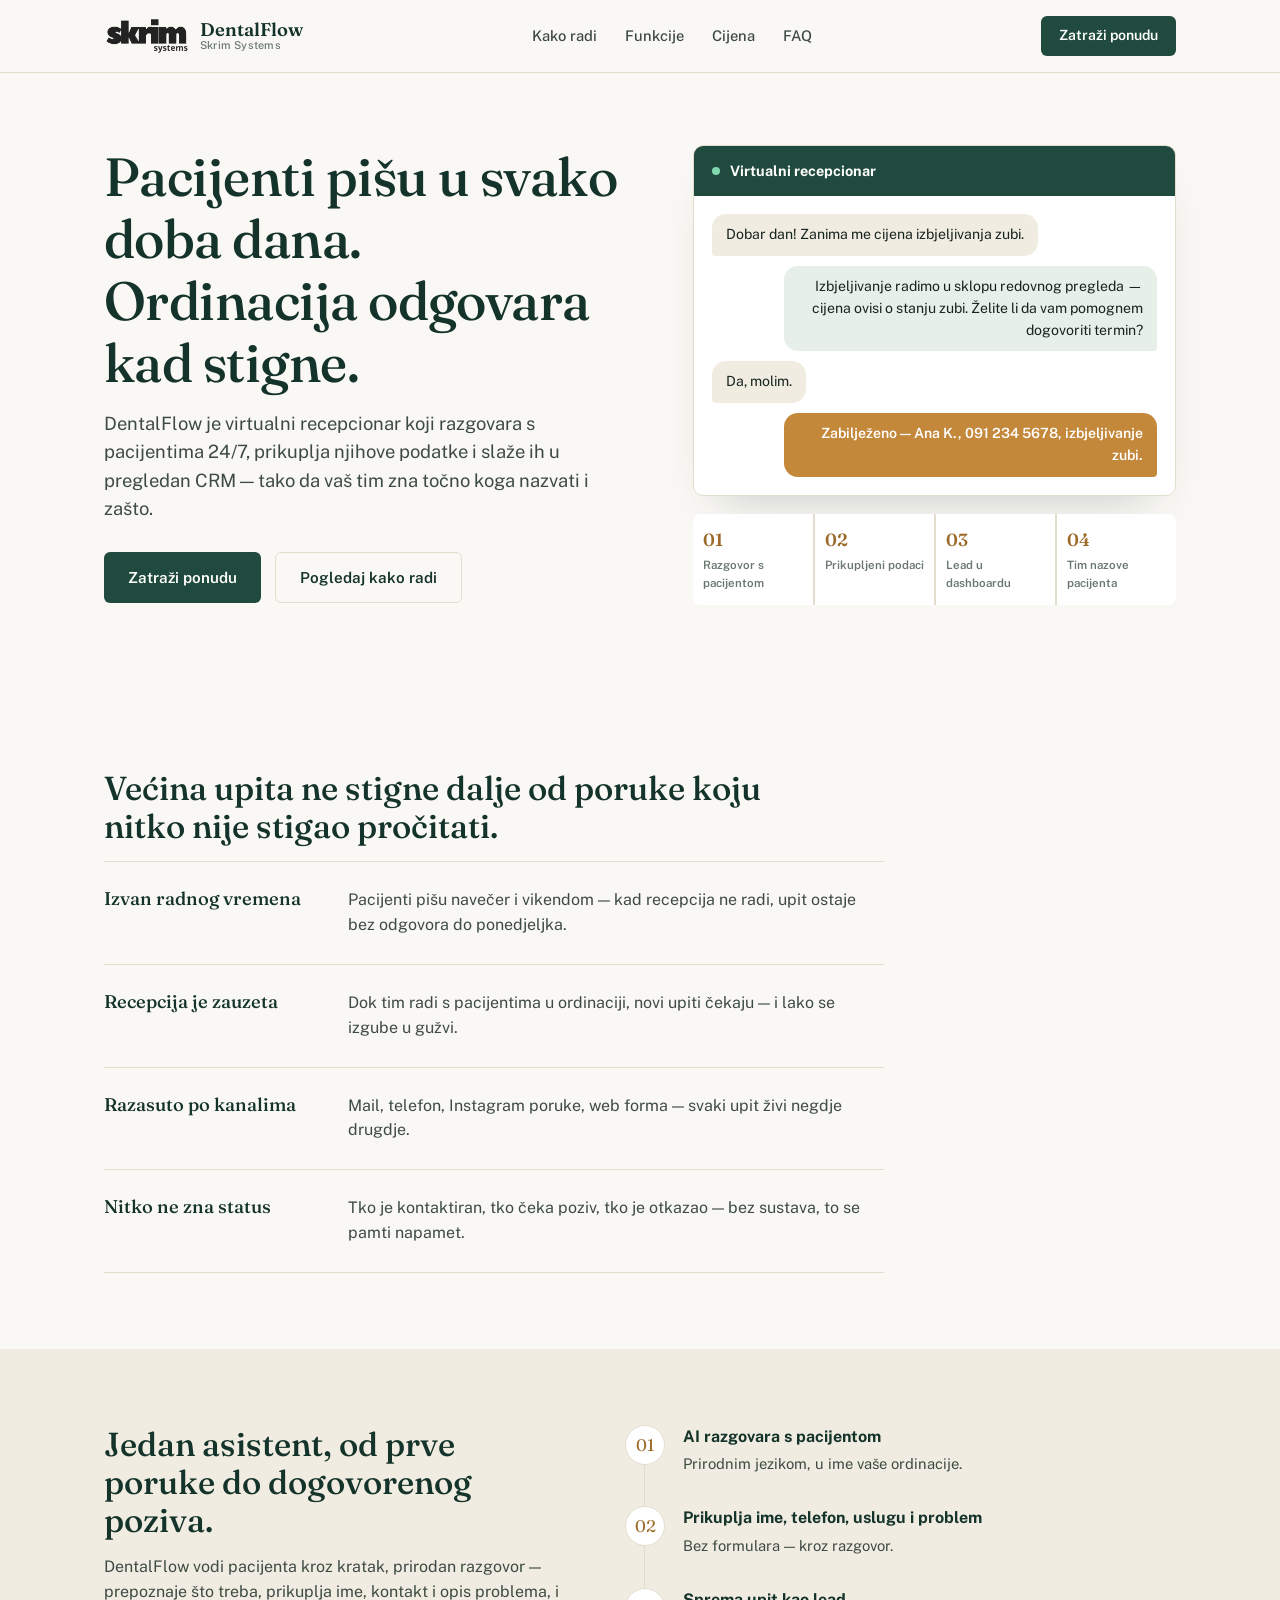
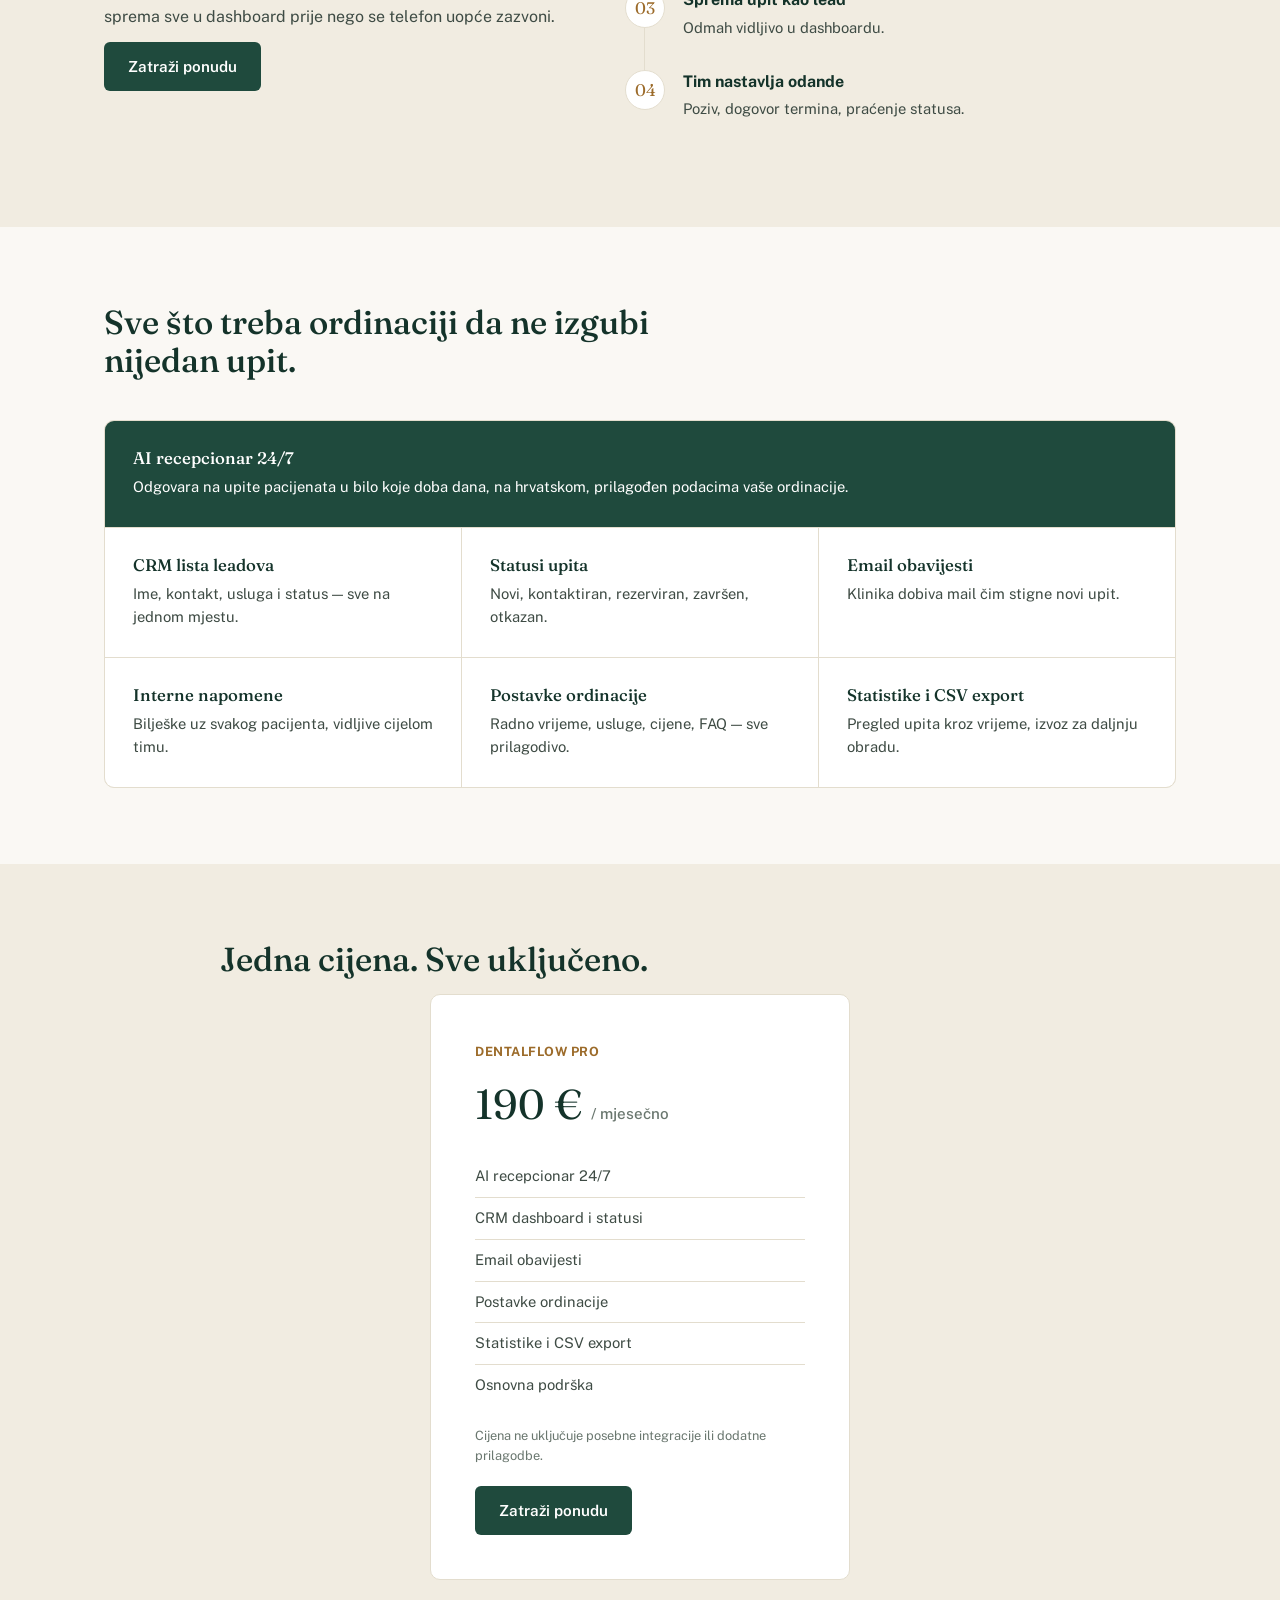
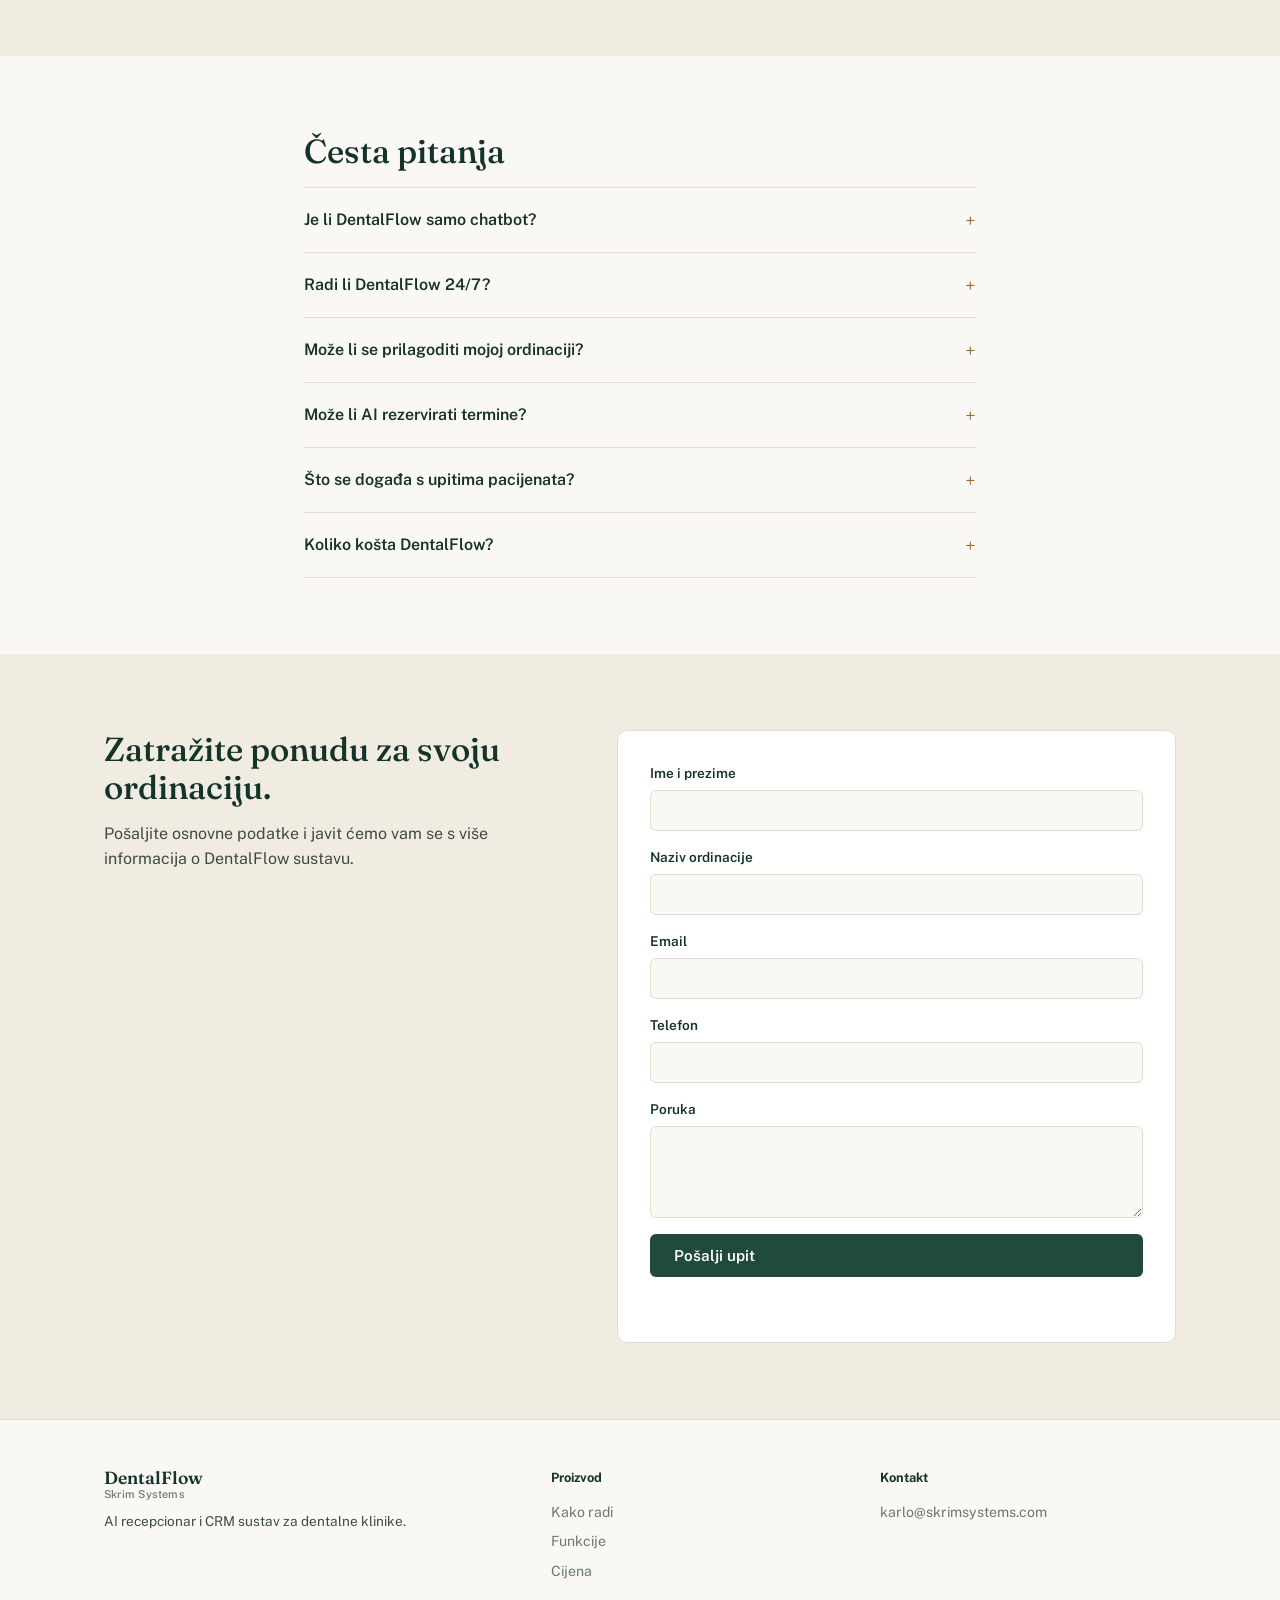
==== commit 64395751: "Add files via upload" ====
--- a/index.html
+++ b/index.html
@@ -1,235 +1,235 @@
 <!DOCTYPE html>
 <html lang="hr">
 <head>
-  <meta charset="UTF-8" />
-  <meta name="viewport" content="width=device-width, initial-scale=1.0" />
-  <title>DentalFlow — AI recepcionar za dentalne klinike</title>
-  <meta name="description" content="DentalFlow pomaže dentalnim klinikama odgovoriti na upite pacijenata 24/7, prikupiti ključne podatke i organizirati leadove u CRM dashboardu." />
-  <link rel="preconnect" href="https://fonts.googleapis.com">
-  <link rel="preconnect" href="https://fonts.gstatic.com" crossorigin>
-  <link href="https://fonts.googleapis.com/css2?family=Manrope:wght@400;500;600;700;800&display=swap" rel="stylesheet">
-  <link rel="stylesheet" href="style.css" />
+<meta charset="UTF-8" />
+<meta name="viewport" content="width=device-width, initial-scale=1.0" />
+<title>DentalFlow — AI recepcionar za dentalne klinike</title>
+<meta name="description" content="DentalFlow pomaže dentalnim klinikama odgovoriti na upite pacijenata 24/7, prikupiti ključne podatke i organizirati leadove u CRM dashboardu." />
+<link rel="preconnect" href="https://fonts.googleapis.com">
+<link rel="preconnect" href="https://fonts.gstatic.com" crossorigin>
+<link href="https://fonts.googleapis.com/css2?family=Fraunces:opsz,wght@9..144,400;9..144,500;9..144,600&family=Public+Sans:wght@400;500;600;700&display=swap" rel="stylesheet">
+<link rel="stylesheet" href="style.css" />
 </head>
 <body>
-  <header class="site-header">
-    <nav class="nav container">
-      <a href="#top" class="brand" aria-label="DentalFlow by Skrim Systems">
-        <img src="assets/logo.png" alt="Skrim Systems" class="brand-logo" onerror="this.style.display='none'">
-        <span class="brand-lockup">
-          <strong>DentalFlow</strong>
-          <small>by Skrim Systems</small>
-        </span>
-      </a>
-
-      <div class="nav-links" id="navLinks">
-        <a href="#platforma">Platforma</a>
-        <a href="#kako-radi">Kako radi</a>
-        <a href="#funkcije">Funkcije</a>
-        <a href="#cijena">Cijena</a>
-        <a href="#faq">FAQ</a>
-        <a href="#kontakt">Kontakt</a>
-      </div>
-
-      <a href="#kontakt" class="btn btn-small">Zatraži ponudu</a>
-      <button class="menu-btn" id="menuBtn" aria-label="Otvori navigaciju"><span></span><span></span></button>
-    </nav>
-  </header>
-
-  <main id="top">
-    <section class="hero">
-      <div class="container hero-grid">
-        <div class="hero-copy">
-          <p class="overline">AI Front Office za dentalne klinike</p>
-          <h1>DentalFlow pretvara upite pacijenata u organizirane leadove.</h1>
-          <p class="lead">AI recepcionar koji odgovara 24/7, prikuplja ključne podatke pacijenata i sprema svaki upit u pregledan CRM dashboard.</p>
-          <div class="hero-actions">
-            <a href="#kontakt" class="btn">Zatraži ponudu <span>→</span></a>
-            <a href="#kako-radi" class="btn btn-secondary">Pogledaj kako radi</a>
+
+<header class="site-header">
+  <nav class="nav container">
+    <a href="#top" class="brand" aria-label="DentalFlow by Skrim Systems">
+      <img src="assets/logo.png" alt="" class="brand-logo" onerror="this.style.display='none'">
+      <span class="brand-lockup">DentalFlow<small>Skrim Systems</small></span>
+    </a>
+    <div class="nav-links" id="navLinks">
+      <a href="#kako-radi">Kako radi</a>
+      <a href="#funkcije">Funkcije</a>
+      <a href="#cijena">Cijena</a>
+      <a href="#faq">FAQ</a>
+    </div>
+    <a href="#kontakt" class="btn btn-small">Zatraži ponudu</a>
+    <button class="menu-btn" id="menuBtn" aria-label="Otvori navigaciju"><span></span><span></span></button>
+  </nav>
+</header>
+
+<main id="top">
+
+  <section class="hero">
+    <div class="container hero-grid">
+      <div class="hero-copy">
+        <h1>Pacijenti pišu u svako doba dana.<br>Ordinacija odgovara kad stigne.</h1>
+        <p class="lead">DentalFlow je virtualni recepcionar koji razgovara s pacijentima 24/7, prikuplja njihove podatke i slaže ih u pregledan CRM — tako da vaš tim zna točno koga nazvati i zašto.</p>
+        <div class="hero-actions">
+          <a href="#kontakt" class="btn">Zatraži ponudu</a>
+          <a href="#kako-radi" class="btn btn-ghost">Pogledaj kako radi</a>
+        </div>
+      </div>
+      <div class="hero-visual" aria-hidden="true">
+        <div class="chat-mock">
+          <div class="chat-mock-head">
+            <span class="chat-dot"></span>
+            <b>Virtualni recepcionar</b>
           </div>
-          <div class="trust-strip">
-            <span>Dostupno 24/7</span>
-            <span>CRM dashboard</span>
-            <span>Brza implementacija</span>
+          <div class="chat-mock-body">
+            <p class="bubble in">Dobar dan! Zanima me cijena izbjeljivanja zubi.</p>
+            <p class="bubble out">Izbjeljivanje radimo u sklopu redovnog pregleda — cijena ovisi o stanju zubi. Želite li da vam pomognem dogovoriti termin?</p>
+            <p class="bubble in">Da, molim.</p>
+            <p class="bubble out lead">Zabilježeno — Ana K., 091 234 5678, izbjeljivanje zubi.</p>
           </div>
         </div>
-
-        <aside class="hero-system" aria-label="DentalFlow sažetak">
-          <div class="system-card main-card">
-            <small>DentalFlow workspace</small>
-            <strong>Jedan proces za svaki novi upit.</strong>
-            <p>Od prvog pitanja pacijenta do urednog leada spremnog za follow-up.</p>
-          </div>
-          <div class="system-grid">
-            <div><span>01</span><b>AI razgovor</b></div>
-            <div><span>02</span><b>Podaci pacijenta</b></div>
-            <div><span>03</span><b>Status upita</b></div>
-            <div><span>04</span><b>Follow-up tima</b></div>
-          </div>
-        </aside>
-      </div>
-    </section>
-
-    <section class="section" id="problem">
-      <div class="container">
-        <div class="section-head">
-          <p class="overline">Problem</p>
-          <h2>Ordinacije gube upite dok tim radi s pacijentima.</h2>
-          <p>Pacijenti šalju upite izvan radnog vremena, recepcija ne može uvijek odgovoriti odmah, a poruke se lako izgube između telefona, maila i društvenih mreža.</p>
-        </div>
-        <div class="cards four">
-          <article class="card"><span class="mark"></span><h3>Upiti izvan radnog vremena</h3><p>Pacijenti šalju upite navečer, vikendom ili dok recepcija ne radi.</p></article>
-          <article class="card"><span class="mark"></span><h3>Pretrpana recepcija</h3><p>Dok tim radi s pacijentima, novi upiti često ostaju bez brzog odgovora.</p></article>
-          <article class="card"><span class="mark"></span><h3>Poruke po kanalima</h3><p>Upiti stižu putem maila, telefona, društvenih mreža i web forme.</p></article>
-          <article class="card"><span class="mark"></span><h3>Nema jasnog statusa</h3><p>Teško je pratiti tko je kontaktiran, rezerviran ili još čeka odgovor.</p></article>
-        </div>
-      </div>
-    </section>
-
-    <section class="section soft" id="kako-radi">
-      <div class="container split">
-        <div class="section-copy">
-          <p class="overline">Rješenje</p>
-          <h2>DentalFlow organizira svaki upit od prvog kontakta do follow-upa.</h2>
-          <p>Asistent vodi pacijenta kroz kratak proces, prikuplja osnovne informacije i sprema upit u CRM dashboard kako bi tim ordinacije znao sljedeći korak.</p>
-          <a href="#kontakt" class="btn">Zatraži ponudu <span>→</span></a>
-        </div>
-        <div class="process-list">
-          <article><span>01</span><b>AI razgovara s pacijentom</b></article>
-          <article><span>02</span><b>Prikuplja ime, telefon, uslugu i opis problema</b></article>
-          <article><span>03</span><b>Sprema upit kao lead u dashboard</b></article>
-          <article><span>04</span><b>Tim ordinacije vidi status i kontakt podatke</b></article>
-        </div>
-      </div>
-    </section>
-
-    <section class="section" id="platforma">
-      <div class="container">
-        <div class="section-head center">
-          <p class="overline">Platforma</p>
-          <h2>Jedan sustav za AI recepciju i lead management.</h2>
-        </div>
-        <div class="cards features" id="funkcije">
-          <article class="card"><span class="mark"></span><h3>AI recepcionar 24/7</h3><p>Odgovara na upite pacijenata u bilo koje doba dana i prikuplja ključne informacije.</p></article>
-          <article class="card"><span class="mark"></span><h3>CRM lista leadova</h3><p>Svi upiti spremljeni su u preglednu listu s imenom, kontaktom, uslugom i statusom.</p></article>
-          <article class="card"><span class="mark"></span><h3>Statusi leadova</h3><p>Pratite svaki upit kroz faze: Novi, Kontaktiran, Rezerviran, Završen i Otkazano.</p></article>
-          <article class="card"><span class="mark"></span><h3>Napomene po pacijentu</h3><p>Dodajte interne bilješke kako bi tim znao što je dogovoreno.</p></article>
-          <article class="card"><span class="mark"></span><h3>Email obavijesti</h3><p>Klinika dobiva obavijest kada novi upit stigne kroz AI recepcionara.</p></article>
-          <article class="card"><span class="mark"></span><h3>Postavke ordinacije</h3><p>Prilagodite naziv, kontakt, radno vrijeme, usluge i česta pitanja ordinacije.</p></article>
-          <article class="card"><span class="mark"></span><h3>Statistike</h3><p>Pregledajte osnovne podatke o broju upita i statusima.</p></article>
-          <article class="card"><span class="mark"></span><h3>CSV export</h3><p>Izvezite leadove za daljnju obradu ili arhivu.</p></article>
-        </div>
-      </div>
-    </section>
-
-    <section class="section editorial">
-      <div class="container editorial-grid">
-        <div class="editorial-copy">
-          <p class="overline">AI recepcionar</p>
-          <h2>Razgovor koji prikuplja podatke, a ne samo odgovara.</h2>
-          <p>DentalFlow vodi pacijenta kroz strukturirani upit i pretvara nejasnu poruku u informacije koje recepcija može odmah koristiti.</p>
-        </div>
-        <div class="editorial-points">
-          <article><small>Prvi kontakt</small><b>Asistent prepoznaje namjeru pacijenta i vodi ga kroz kratak razgovor.</b></article>
-          <article><small>Strukturiranje</small><b>Ime, telefon, usluga i opis problema spremaju se kao uredan lead.</b></article>
-          <article><small>Priprema za tim</small><b>Recepcija dobiva kontekst prije nego kontaktira pacijenta.</b></article>
-        </div>
-      </div>
-    </section>
-
-    <section class="section editorial soft">
-      <div class="container editorial-grid reverse-grid">
-        <div class="editorial-copy">
-          <p class="overline">Dashboard</p>
-          <h2>Pregled upita bez ručnog zapisivanja i izgubljenih poruka.</h2>
-          <p>Svi leadovi, statusi i napomene nalaze se na jednom mjestu kako bi ordinacija znala tko čeka odgovor, tko je kontaktiran i što je dogovoreno.</p>
-        </div>
-        <div class="operations-panel">
-          <div class="op-row"><span>Novi upiti</span><b>Spremni za kontakt</b></div>
-          <div class="op-row"><span>Statusi</span><b>Novi · Kontaktiran · Rezerviran</b></div>
-          <div class="op-row"><span>Napomene</span><b>Interni kontekst za tim</b></div>
-          <div class="op-row"><span>Aktivnosti</span><b>Pregled procesa bez improvizacije</b></div>
-        </div>
-      </div>
-    </section>
-
-    <section class="section soft" id="cijena">
-      <div class="container center">
-        <p class="overline">Cijena</p>
-        <h2>Jednostavna cijena za profesionalan front-office sustav.</h2>
-        <article class="pricing-card">
-          <span class="plan">DentalFlow Pro</span>
-          <div class="price">99 € <small>/ mjesečno</small></div>
-          <ul>
-            <li>AI recepcionar 24/7</li>
-            <li>CRM dashboard</li>
-            <li>Leadovi i statusi</li>
-            <li>Email obavijesti</li>
-            <li>Postavke ordinacije</li>
-            <li>Statistike</li>
-            <li>Osnovna podrška</li>
-          </ul>
-          <p>Cijena ne uključuje posebne integracije ili dodatne prilagodbe.</p>
-          <a href="#kontakt" class="btn">Zatraži ponudu</a>
-        </article>
-      </div>
-    </section>
-
-    <section class="section" id="faq">
-      <div class="container narrow">
-        <div class="section-head center">
-          <p class="overline">FAQ</p>
-          <h2>Česta pitanja</h2>
-        </div>
-        <div class="faq">
-          <button>Je li DentalFlow samo chatbot?<span>+</span></button>
-          <div class="faq-answer">Ne. DentalFlow je AI front-office sustav koji kombinira AI recepcionara i CRM dashboard za organizaciju upita pacijenata.</div>
-          <button>Radi li DentalFlow 24/7?<span>+</span></button>
-          <div class="faq-answer">Da. AI recepcionar može odgovarati na upite izvan radnog vremena i prikupiti ključne informacije za follow-up.</div>
-          <button>Može li se prilagoditi mojoj ordinaciji?<span>+</span></button>
-          <div class="faq-answer">Da. Asistent može koristiti informacije o ordinaciji kao što su usluge, radno vrijeme, kontakt podaci i česta pitanja.</div>
-          <button>Može li AI rezervirati termine?<span>+</span></button>
-          <div class="faq-answer">Ne automatski u osnovnoj verziji. Fokus je na prikupljanju i organizaciji leadova. Rezervacija termina može biti dodatna integracija ili posebna prilagodba.</div>
-          <button>Što se događa s upitima pacijenata?<span>+</span></button>
-          <div class="faq-answer">Svaki upit sprema se kao lead u CRM dashboard s kontakt podacima, interesom za uslugu, opisom problema i statusom.</div>
-          <button>Koliko košta DentalFlow?<span>+</span></button>
-          <div class="faq-answer">DentalFlow Pro kreće od 99 € mjesečno. Posebne integracije ili dodatne prilagodbe mogu se naplatiti odvojeno.</div>
-        </div>
-      </div>
-    </section>
-
-    <section class="section contact-section" id="kontakt">
-      <div class="container contact-grid">
-        <div class="section-copy">
-          <p class="overline">Kontakt</p>
-          <h2>Zatražite ponudu za svoju ordinaciju.</h2>
-          <p>Pošaljite osnovne podatke i javit ćemo vam se s više informacija o DentalFlow sustavu.</p>
-        </div>
-        <form class="contact-form" id="contactForm">
-          <label>Ime i prezime<input name="name" required /></label>
-          <label>Naziv ordinacije<input name="clinic" required /></label>
-          <label>Email<input type="email" name="email" required /></label>
-          <label>Telefon<input name="phone" /></label>
-          <label>Poruka<textarea name="message" rows="5"></textarea></label>
-          <button class="btn" type="submit">Pošalji upit</button>
-        </form>
-      </div>
-    </section>
-  </main>
-
-  <footer class="footer">
-    <div class="container footer-grid">
-      <div>
-        <a href="#top" class="brand footer-brand">
-          <img src="assets/skrim-logo.png" alt="Skrim Systems" class="brand-logo" onerror="this.style.display='none'" />
-          <span class="brand-lockup"><strong>DentalFlow</strong><small>by Skrim Systems</small></span>
-        </a>
-        <p>AI recepcionar i CRM sustav za dentalne klinike.</p>
-      </div>
-      <div><strong>Proizvod</strong><a href="#platforma">Platforma</a><a href="#kako-radi">Kako radi</a><a href="#funkcije">Funkcije</a></div>
-      <div><strong>Tvrtka</strong><a href="#cijena">Cijena</a><a href="#faq">FAQ</a><a href="#kontakt">Kontakt</a></div>
-    </div>
-  </footer>
-
-  <script src="script.js"></script>
+        <div class="timeline">
+          <div class="timeline-step"><em>01</em>Razgovor s pacijentom</div>
+          <div class="timeline-step"><em>02</em>Prikupljeni podaci</div>
+          <div class="timeline-step"><em>03</em>Lead u dashboardu</div>
+          <div class="timeline-step"><em>04</em>Tim nazove pacijenta</div>
+        </div>
+      </div>
+    </div>
+  </section>
+
+  <section class="section" id="problem">
+    <div class="container">
+      <h2>Većina upita ne stigne dalje od poruke koju nitko nije stigao pročitati.</h2>
+      <div class="problem-list">
+        <div class="problem-row">
+          <h3>Izvan radnog vremena</h3>
+          <p>Pacijenti pišu navečer i vikendom — kad recepcija ne radi, upit ostaje bez odgovora do ponedjeljka.</p>
+        </div>
+        <div class="problem-row">
+          <h3>Recepcija je zauzeta</h3>
+          <p>Dok tim radi s pacijentima u ordinaciji, novi upiti čekaju — i lako se izgube u gužvi.</p>
+        </div>
+        <div class="problem-row">
+          <h3>Razasuto po kanalima</h3>
+          <p>Mail, telefon, Instagram poruke, web forma — svaki upit živi negdje drugdje.</p>
+        </div>
+        <div class="problem-row">
+          <h3>Nitko ne zna status</h3>
+          <p>Tko je kontaktiran, tko čeka poziv, tko je otkazao — bez sustava, to se pamti napamet.</p>
+        </div>
+      </div>
+    </div>
+  </section>
+
+  <section class="section soft" id="kako-radi">
+    <div class="container split">
+      <div class="section-copy">
+        <h2>Jedan asistent, od prve poruke do dogovorenog poziva.</h2>
+        <p>DentalFlow vodi pacijenta kroz kratak, prirodan razgovor — prepoznaje što treba, prikuplja ime, kontakt i opis problema, i sprema sve u dashboard prije nego se telefon uopće zazvoni.</p>
+        <a href="#kontakt" class="btn">Zatraži ponudu</a>
+      </div>
+      <div class="process-timeline">
+        <div class="process-step">
+          <span class="process-num">01</span>
+          <div><b>AI razgovara s pacijentom</b><p>Prirodnim jezikom, u ime vaše ordinacije.</p></div>
+        </div>
+        <div class="process-step">
+          <span class="process-num">02</span>
+          <div><b>Prikuplja ime, telefon, uslugu i problem</b><p>Bez formulara — kroz razgovor.</p></div>
+        </div>
+        <div class="process-step">
+          <span class="process-num">03</span>
+          <div><b>Sprema upit kao lead</b><p>Odmah vidljivo u dashboardu.</p></div>
+        </div>
+        <div class="process-step">
+          <span class="process-num">04</span>
+          <div><b>Tim nastavlja odande</b><p>Poziv, dogovor termina, praćenje statusa.</p></div>
+        </div>
+      </div>
+    </div>
+  </section>
+
+  <section class="section" id="platforma">
+    <div class="container">
+      <div class="section-head">
+        <h2>Sve što treba ordinaciji da ne izgubi nijedan upit.</h2>
+      </div>
+      <div class="feature-grid" id="funkcije">
+        <article class="feature feature-lg">
+          <h3>AI recepcionar 24/7</h3>
+          <p>Odgovara na upite pacijenata u bilo koje doba dana, na hrvatskom, prilagođen podacima vaše ordinacije.</p>
+        </article>
+        <article class="feature">
+          <h3>CRM lista leadova</h3>
+          <p>Ime, kontakt, usluga i status — sve na jednom mjestu.</p>
+        </article>
+        <article class="feature">
+          <h3>Statusi upita</h3>
+          <p>Novi, kontaktiran, rezerviran, završen, otkazan.</p>
+        </article>
+        <article class="feature">
+          <h3>Email obavijesti</h3>
+          <p>Klinika dobiva mail čim stigne novi upit.</p>
+        </article>
+        <article class="feature">
+          <h3>Interne napomene</h3>
+          <p>Bilješke uz svakog pacijenta, vidljive cijelom timu.</p>
+        </article>
+        <article class="feature">
+          <h3>Postavke ordinacije</h3>
+          <p>Radno vrijeme, usluge, cijene, FAQ — sve prilagodivo.</p>
+        </article>
+        <article class="feature">
+          <h3>Statistike i CSV export</h3>
+          <p>Pregled upita kroz vrijeme, izvoz za daljnju obradu.</p>
+        </article>
+      </div>
+    </div>
+  </section>
+
+  <section class="section soft" id="cijena">
+    <div class="container center">
+      <h2>Jedna cijena. Sve uključeno.</h2>
+      <article class="pricing-card">
+        <span class="plan">DentalFlow Pro</span>
+        <div class="price">190 € <small>/ mjesečno</small></div>
+        <ul>
+          <li>AI recepcionar 24/7</li>
+          <li>CRM dashboard i statusi</li>
+          <li>Email obavijesti</li>
+          <li>Postavke ordinacije</li>
+          <li>Statistike i CSV export</li>
+          <li>Osnovna podrška</li>
+        </ul>
+        <p class="fine-print">Cijena ne uključuje posebne integracije ili dodatne prilagodbe.</p>
+        <a href="#kontakt" class="btn">Zatraži ponudu</a>
+      </article>
+    </div>
+  </section>
+
+  <section class="section" id="faq">
+    <div class="container narrow">
+      <h2>Česta pitanja</h2>
+      <div class="faq">
+        <button>Je li DentalFlow samo chatbot?<span>+</span></button>
+        <div class="faq-answer"><p>Ne. DentalFlow je AI front-office sustav koji kombinira AI recepcionara i CRM dashboard za organizaciju upita pacijenata.</p></div>
+
+        <button>Radi li DentalFlow 24/7?<span>+</span></button>
+        <div class="faq-answer"><p>Da. AI recepcionar odgovara na upite izvan radnog vremena i prikuplja ključne informacije za follow-up.</p></div>
+
+        <button>Može li se prilagoditi mojoj ordinaciji?<span>+</span></button>
+        <div class="faq-answer"><p>Da. Asistent koristi podatke o vašoj ordinaciji — usluge, radno vrijeme, kontakt i česta pitanja.</p></div>
+
+        <button>Može li AI rezervirati termine?<span>+</span></button>
+        <div class="faq-answer"><p>Ne automatski u osnovnoj verziji. Fokus je na prikupljanju i organizaciji leadova; rezervacija termina može biti dodatna integracija.</p></div>
+
+        <button>Što se događa s upitima pacijenata?<span>+</span></button>
+        <div class="faq-answer"><p>Svaki upit sprema se kao lead u CRM dashboard s kontakt podacima, interesom za uslugu, opisom problema i statusom.</p></div>
+
+        <button>Koliko košta DentalFlow?<span>+</span></button>
+        <div class="faq-answer"><p>DentalFlow Pro kreće od 190 € mjesečno. Posebne integracije ili dodatne prilagodbe naplaćuju se odvojeno.</p></div>
+      </div>
+    </div>
+  </section>
+
+  <section class="section soft contact-section" id="kontakt">
+    <div class="container contact-grid">
+      <div class="section-copy">
+        <h2>Zatražite ponudu za svoju ordinaciju.</h2>
+        <p>Pošaljite osnovne podatke i javit ćemo vam se s više informacija o DentalFlow sustavu.</p>
+      </div>
+      <form class="contact-form" id="contactForm">
+        <label>Ime i prezime<input name="name" required /></label>
+        <label>Naziv ordinacije<input name="clinic" required /></label>
+        <label>Email<input type="email" name="email" required /></label>
+        <label>Telefon<input name="phone" /></label>
+        <label>Poruka<textarea name="message" rows="4"></textarea></label>
+        <button class="btn" type="submit">Pošalji upit</button>
+        <p class="form-status" id="formStatus" role="status"></p>
+      </form>
+    </div>
+  </section>
+
+</main>
+
+<footer class="footer">
+  <div class="container footer-grid">
+    <div>
+      <span class="brand-lockup footer-brand">DentalFlow<small>Skrim Systems</small></span>
+      <p>AI recepcionar i CRM sustav za dentalne klinike.</p>
+    </div>
+    <div><strong>Proizvod</strong><a href="#kako-radi">Kako radi</a><a href="#funkcije">Funkcije</a><a href="#cijena">Cijena</a></div>
+    <div><strong>Kontakt</strong><a href="mailto:karlo@skrimsystems.com">karlo@skrimsystems.com</a></div>
+  </div>
+</footer>
+
+<script src="script.js"></script>
 </body>
 </html>
--- a/style.css
+++ b/style.css
@@ -1 +1,436 @@
-*{box-sizing:border-box}:root{--bg:#f7f9f5;--white:#fff;--text:#10231f;--muted:#62736d;--primary:#173f38;--primary-dark:#0c2924;--border:#d9e6df;--soft:#edf5f0;--soft2:#f2f7f3;--shadow:0 26px 70px rgba(16,35,31,.08)}html{scroll-behavior:smooth}body{margin:0;background:var(--bg);color:var(--text);font-family:"Manrope",Inter,system-ui,-apple-system,BlinkMacSystemFont,"Segoe UI",sans-serif;line-height:1.55;-webkit-font-smoothing:antialiased}a{text-decoration:none;color:inherit}.container{width:min(1120px,calc(100% - 40px));margin:0 auto}.site-header{position:sticky;top:0;z-index:99;background:rgba(247,249,245,.9);backdrop-filter:blur(18px);border-bottom:1px solid var(--border)}.nav{height:88px;display:flex;align-items:center;gap:30px}.brand{display:flex;align-items:center;gap:16px;margin-right:auto}.brand-logo{width:112px;max-height:52px;object-fit:contain;display:block}.brand-lockup{border-left:1px solid var(--border);padding-left:16px}.brand-lockup strong{display:block;font-size:17px;line-height:1.05;font-weight:800;letter-spacing:-.03em}.brand-lockup small{display:block;color:var(--muted);font-size:12px;margin-top:4px}.nav-links{display:flex;gap:28px;color:#53645e;font-size:14px;font-weight:700}.nav-links a:hover{color:var(--primary)}.btn{display:inline-flex;align-items:center;justify-content:center;gap:10px;min-height:52px;padding:0 22px;border-radius:12px;border:1px solid var(--primary);background:var(--primary);color:#fff;font-weight:800;letter-spacing:-.01em;cursor:pointer;transition:.2s}.btn:hover{background:var(--primary-dark);transform:translateY(-2px);box-shadow:0 16px 34px rgba(23,63,56,.16)}.btn-small{min-height:44px;padding:0 18px}.btn-secondary{background:#fff;color:var(--text);border-color:var(--border)}.menu-btn{display:none;width:44px;height:44px;border:1px solid var(--border);border-radius:12px;background:#fff;padding:12px}.menu-btn span{display:block;height:2px;background:var(--text);margin:6px 0}.hero{padding:112px 0 112px;border-bottom:1px solid var(--border)}.hero-grid{display:grid;grid-template-columns:1.04fr .96fr;gap:76px;align-items:center}.overline{display:inline-flex;margin:0;color:var(--primary);background:var(--soft);border:1px solid var(--border);border-radius:999px;padding:8px 13px;font-size:12px;font-weight:850;letter-spacing:.01em}h1,h2,h3{margin:0;color:#0b211d;letter-spacing:-.052em}h1{font-size:clamp(43px,4.6vw,70px);line-height:1.02;margin-top:26px;max-width:720px}h2{font-size:clamp(32px,3.2vw,50px);line-height:1.08}h3{font-size:18px;line-height:1.22}.lead{color:var(--muted);font-size:19px;max-width:620px;margin:28px 0 0}.hero-actions{display:flex;flex-wrap:wrap;gap:14px;margin-top:34px}.trust-strip{display:flex;flex-wrap:wrap;gap:10px;margin-top:28px}.trust-strip span{background:rgba(255,255,255,.75);border:1px solid var(--border);border-radius:999px;padding:9px 12px;color:#475a54;font-size:13px;font-weight:750}.hero-system{display:grid;gap:16px}.system-card,.system-grid div,.card,.process-list article,.editorial-points article,.operations-panel,.pricing-card,.contact-form{background:rgba(255,255,255,.84);border:1px solid var(--border);border-radius:24px;box-shadow:var(--shadow)}.main-card{padding:34px}.main-card small{display:block;color:var(--primary);font-size:12px;font-weight:850;text-transform:uppercase;letter-spacing:.11em}.main-card strong{display:block;margin-top:12px;font-size:34px;line-height:1.05;letter-spacing:-.05em}.main-card p{color:var(--muted);font-size:16px;margin:16px 0 0}.system-grid{display:grid;grid-template-columns:repeat(2,1fr);gap:16px}.system-grid div{padding:22px;box-shadow:none}.system-grid span{display:block;color:var(--primary);font-size:12px;font-weight:900;letter-spacing:.08em}.system-grid b{display:block;margin-top:10px;font-size:18px;letter-spacing:-.035em}.section{padding:96px 0;border-bottom:1px solid var(--border)}.section.soft,.editorial.soft{background:#f1f6f2}.section-head{max-width:760px;margin-bottom:44px}.section-head.center{text-align:center;margin-left:auto;margin-right:auto}.section-head h2,.section-copy h2,.editorial-copy h2{margin-top:16px}.section-head p:not(.overline),.section-copy p:not(.overline),.editorial-copy p:not(.overline){color:var(--muted);font-size:18px;margin:18px 0 0}.cards{display:grid;gap:18px}.cards.four,.cards.features{grid-template-columns:repeat(4,1fr)}.card{padding:28px;min-height:188px;box-shadow:none;transition:.2s}.card:hover{transform:translateY(-3px);box-shadow:0 18px 42px rgba(16,35,31,.08)}.card p{margin:12px 0 0;color:var(--muted);font-size:15px}.mark{width:28px;height:2px;background:var(--primary);display:block;border-radius:99px;margin-bottom:28px;position:relative}.mark:after{content:"";position:absolute;left:0;top:8px;width:16px;height:2px;background:var(--primary);opacity:.35;border-radius:99px}.split,.contact-grid{display:grid;grid-template-columns:1fr 1fr;gap:78px;align-items:center}.section-copy .btn{margin-top:30px}.process-list{display:grid;gap:14px}.process-list article{display:flex;gap:16px;align-items:center;padding:18px 20px;box-shadow:none}.process-list span{width:40px;height:40px;border-radius:50%;background:var(--primary);color:#fff;display:grid;place-items:center;font-size:13px;font-weight:900;flex:0 0 auto}.process-list b{font-size:16px}.editorial-grid{display:grid;grid-template-columns:.9fr 1.1fr;gap:86px;align-items:center}.reverse-grid{grid-template-columns:1fr 1fr}.reverse-grid .editorial-copy{order:2}.editorial-points{display:grid;gap:14px}.editorial-points article{padding:26px;box-shadow:0 18px 50px rgba(16,35,31,.06)}.editorial-points article:nth-child(2){background:var(--primary);color:#fff}.editorial-points small{display:block;color:var(--primary);font-size:11px;text-transform:uppercase;letter-spacing:.11em;font-weight:900}.editorial-points article:nth-child(2) small{color:rgba(255,255,255,.7)}.editorial-points b{display:block;margin-top:10px;font-size:22px;line-height:1.18;letter-spacing:-.04em}.operations-panel{padding:14px;box-shadow:0 18px 50px rgba(16,35,31,.06)}.op-row{display:grid;grid-template-columns:140px 1fr;gap:18px;align-items:center;padding:20px;border-bottom:1px solid var(--border)}.op-row:last-child{border-bottom:0}.op-row span{color:var(--primary);font-weight:850}.op-row b{font-size:20px;line-height:1.2;letter-spacing:-.04em}.center{text-align:center}.pricing-card{max-width:470px;margin:42px auto 0;padding:34px;text-align:left}.plan{display:inline-flex;border-radius:999px;background:var(--soft);color:var(--primary);padding:8px 12px;font-weight:850}.price{margin-top:18px;font-size:54px;line-height:1;font-weight:850;letter-spacing:-.06em}.price small{font-size:18px;color:var(--muted);letter-spacing:0}.pricing-card ul{list-style:none;margin:26px 0;padding:0}.pricing-card li{margin:12px 0;font-weight:750}.pricing-card li:before{content:"";display:inline-block;width:8px;height:8px;background:var(--primary);border-radius:50%;margin-right:10px}.pricing-card p{color:var(--muted);font-size:14px}.pricing-card .btn,.contact-form .btn{width:100%;margin-top:8px}.narrow{max-width:840px}.faq{display:grid;gap:10px}.faq button{border:1px solid var(--border);background:#fff;color:var(--text);border-radius:16px;padding:20px 22px;text-align:left;display:flex;justify-content:space-between;gap:20px;font:inherit;font-weight:800;cursor:pointer}.faq-answer{display:none;margin-top:-4px;padding:20px 22px;color:var(--muted);background:#fff;border:1px solid var(--border);border-radius:16px}.faq-answer.open{display:block}.contact-section{background:linear-gradient(180deg,var(--bg),#eef5f1)}.contact-form{padding:28px;display:grid;gap:16px}.contact-form label{display:grid;gap:8px;font-weight:750;color:#243a34}.contact-form input,.contact-form textarea{width:100%;min-height:48px;border:1px solid var(--border);border-radius:12px;padding:12px 14px;background:#fff;color:var(--text);font:inherit;resize:vertical}.contact-form input:focus,.contact-form textarea:focus{outline:3px solid rgba(23,63,56,.12);border-color:var(--primary)}.footer{padding:58px 0;background:#0d2924;color:#dfe8e4}.footer-grid{display:grid;grid-template-columns:1fr 180px 180px;gap:48px}.footer .brand{margin-bottom:18px}.footer .brand-lockup{border-left-color:rgba(255,255,255,.18)}.footer p,.footer small,.footer a{color:#9fb0aa}.footer strong{color:#fff;display:block;margin-bottom:14px}.footer a{display:block;margin:9px 0}@media(max-width:980px){.nav-links,.nav>.btn-small{display:none}.menu-btn{display:block}.nav-links.open{display:grid;position:absolute;top:88px;left:20px;right:20px;padding:22px;border:1px solid var(--border);border-radius:18px;background:#fff;box-shadow:var(--shadow)}.hero-grid,.split,.contact-grid,.editorial-grid,.reverse-grid,.footer-grid{grid-template-columns:1fr}.reverse-grid .editorial-copy{order:initial}.cards.four,.cards.features{grid-template-columns:repeat(2,1fr)}}@media(max-width:640px){.container{width:min(100% - 28px,1120px)}.nav{height:78px}.brand-logo{width:82px}.brand-lockup{padding-left:12px}.hero{padding:70px 0}h1{font-size:42px}h2{font-size:34px}.lead,.section-head p:not(.overline),.section-copy p:not(.overline),.editorial-copy p:not(.overline){font-size:16px}.hero-actions{flex-direction:column}.btn{width:100%}.system-grid,.cards.four,.cards.features{grid-template-columns:1fr}.op-row{grid-template-columns:1fr}.section{padding:70px 0}.footer-grid{gap:28px}}
+/* ============================================
+   DentalFlow — design tokens
+   ============================================ */
+:root{
+  --ink: #16241F;
+  --ink-soft: #3E4B44;
+  --muted: #6A776F;
+  --bg: #FAF8F4;
+  --surface: #F1ECE1;
+  --white: #FFFFFF;
+  --border: #E3DDCE;
+  --brand: #1F4A3D;
+  --brand-dark: #14332A;
+  --brand-tint: #E7EFE9;
+  --accent: #C4883B;
+  --accent-dark: #9C6B2A;
+
+  --serif: 'Fraunces', Georgia, serif;
+  --sans: 'Public Sans', -apple-system, BlinkMacSystemFont, sans-serif;
+
+  --radius-sm: 6px;
+  --radius-md: 10px;
+  --container: 1120px;
+}
+
+*{ box-sizing: border-box; }
+html{ scroll-behavior: smooth; }
+body{
+  margin:0;
+  font-family: var(--sans);
+  color: var(--ink);
+  background: var(--bg);
+  line-height: 1.55;
+  -webkit-font-smoothing: antialiased;
+}
+img{ max-width:100%; display:block; }
+a{ color: inherit; }
+
+.container{
+  max-width: var(--container);
+  margin: 0 auto;
+  padding: 0 24px;
+}
+.container.narrow{ max-width: 720px; }
+.container.center{ text-align:center; }
+
+h1,h2,h3{
+  font-family: var(--serif);
+  font-weight: 500;
+  line-height: 1.15;
+  margin: 0 0 16px;
+  color: var(--brand-dark);
+}
+h1{ font-size: clamp(2.1rem, 4.2vw, 3.4rem); letter-spacing: -0.01em; }
+h2{ font-size: clamp(1.6rem, 2.6vw, 2.3rem); max-width: 30ch; }
+h3{ font-size: 1.15rem; margin-bottom: 8px; }
+p{ margin: 0 0 12px; color: var(--ink-soft); }
+.lead{ font-size: 1.15rem; max-width: 46ch; }
+
+:focus-visible{
+  outline: 2px solid var(--accent);
+  outline-offset: 2px;
+}
+
+/* Buttons */
+.btn{
+  display:inline-flex;
+  align-items:center;
+  gap:8px;
+  padding: 13px 24px;
+  background: var(--brand);
+  color: var(--white);
+  border: none;
+  border-radius: var(--radius-sm);
+  font-family: var(--sans);
+  font-weight: 600;
+  font-size: 0.95rem;
+  text-decoration:none;
+  cursor:pointer;
+  transition: background .15s ease, transform .15s ease;
+}
+.btn:hover{ background: var(--brand-dark); }
+.btn-ghost{
+  background: transparent;
+  color: var(--brand-dark);
+  border: 1px solid var(--border);
+}
+.btn-ghost:hover{ background: var(--surface); }
+.btn-small{ padding: 9px 18px; font-size: 0.88rem; }
+
+/* Header */
+.site-header{
+  position: sticky; top:0; z-index: 40;
+  background: rgba(250,248,244,0.9);
+  backdrop-filter: blur(8px);
+  border-bottom: 1px solid var(--border);
+}
+.nav{
+  display:flex; align-items:center; justify-content:space-between;
+  padding: 16px 24px;
+  gap: 24px;
+}
+.brand{ display:flex; align-items:center; gap:10px; text-decoration:none; }
+.brand-logo{ height:38px; width:auto; object-fit:contain; }
+.brand-lockup{
+  font-family: var(--serif);
+  font-weight:600;
+  font-size:1.15rem;
+  color: var(--brand-dark);
+  display:flex; flex-direction:column; line-height:1.1;
+}
+.brand-lockup small{
+  font-family: var(--sans);
+  font-weight:500;
+  font-size:0.68rem;
+  color: var(--muted);
+  letter-spacing:0.02em;
+}
+.nav-links{ display:flex; gap:28px; }
+.nav-links a{
+  text-decoration:none; color: var(--ink-soft);
+  font-size:0.92rem; font-weight:500;
+}
+.nav-links a:hover{ color: var(--brand); }
+.menu-btn{
+  display:none; background:none; border:none; cursor:pointer;
+  width:36px; height:36px; flex-direction:column; justify-content:center; gap:5px;
+}
+.menu-btn span{ display:block; height:2px; background:var(--brand-dark); }
+
+/* Hero */
+.hero{ padding: 72px 0 88px; }
+.hero-grid{
+  display:grid;
+  grid-template-columns: 1.05fr 0.95fr;
+  gap:56px;
+  align-items:center;
+}
+.hero-actions{ display:flex; gap:14px; margin-top:28px; flex-wrap:wrap; }
+
+.hero-visual{ display:flex; flex-direction:column; gap:18px; }
+.chat-mock{
+  background: var(--white);
+  border: 1px solid var(--border);
+  border-radius: var(--radius-md);
+  overflow:hidden;
+  box-shadow: 0 24px 48px -28px rgba(20,51,42,0.28);
+}
+.chat-mock-head{
+  display:flex; align-items:center; gap:10px;
+  padding: 14px 18px;
+  background: var(--brand);
+  color: var(--white);
+  font-size: 0.9rem;
+}
+.chat-dot{ width:8px; height:8px; border-radius:50%; background:#7FD9AE; }
+.chat-mock-body{ padding: 18px; display:flex; flex-direction:column; gap:10px; }
+.bubble{
+  margin:0; padding: 10px 14px;
+  border-radius: 14px;
+  font-size: 0.88rem;
+  max-width: 84%;
+  color: var(--ink);
+}
+.bubble.in{
+  background: var(--surface);
+  align-self:flex-start;
+  border-bottom-left-radius:4px;
+}
+.bubble.out{
+  background: var(--brand-tint);
+  align-self:flex-end;
+  border-bottom-right-radius:4px;
+  text-align:right;
+  margin-left:auto;
+}
+.bubble.lead{
+  background: var(--accent);
+  color: var(--white);
+  font-weight:600;
+}
+.timeline{
+  display:grid;
+  grid-template-columns: repeat(4,1fr);
+  gap:2px;
+  background: var(--border);
+  border-radius: var(--radius-sm);
+  overflow:hidden;
+}
+.timeline-step{
+  background: var(--white);
+  padding: 12px 10px;
+  font-size: 0.72rem;
+  color: var(--muted);
+  font-weight:600;
+}
+.timeline-step em{
+  display:block;
+  font-style:normal;
+  font-family: var(--serif);
+  font-size:1.1rem;
+  color: var(--accent-dark);
+  margin-bottom:4px;
+}
+
+/* Sections */
+.section{ padding: 76px 0; }
+.section.soft{ background: var(--surface); }
+.section-head{ max-width: 640px; margin-bottom: 40px; }
+.section-head.center{ margin-left:auto; margin-right:auto; text-align:center; }
+
+/* Problem: divider rows, not cards */
+.problem-list{
+  border-top: 1px solid var(--border);
+  max-width: 780px;
+}
+.problem-row{
+  display:grid;
+  grid-template-columns: 220px 1fr;
+  gap: 24px;
+  padding: 26px 0;
+  border-bottom: 1px solid var(--border);
+}
+.problem-row h3{ margin:0; color: var(--brand-dark); }
+.problem-row p{ margin:0; }
+
+/* Split layout (kako radi) */
+.split{
+  display:grid;
+  grid-template-columns: 0.9fr 1.1fr;
+  gap: 56px;
+  align-items:start;
+}
+.process-timeline{
+  position:relative;
+  padding-left: 8px;
+}
+.process-step{
+  display:flex; gap:18px;
+  padding-bottom: 30px;
+  position:relative;
+}
+.process-step:not(:last-child)::before{
+  content:"";
+  position:absolute;
+  left: 19px; top: 40px; bottom: -6px;
+  width:1px;
+  background: var(--border);
+}
+.process-num{
+  font-family: var(--serif);
+  color: var(--accent-dark);
+  font-size:1.05rem;
+  width:40px; height:40px;
+  border-radius:50%;
+  background: var(--white);
+  border: 1px solid var(--border);
+  display:flex; align-items:center; justify-content:center;
+  flex-shrink:0;
+}
+.process-step b{ display:block; margin-bottom:4px; color: var(--brand-dark); }
+.process-step p{ margin:0; font-size:0.92rem; }
+
+/* Feature grid: one large + rest smaller, no uniform card kit */
+.feature-grid{
+  display:grid;
+  grid-template-columns: repeat(3, 1fr);
+  gap: 1px;
+  background: var(--border);
+  border: 1px solid var(--border);
+  border-radius: var(--radius-md);
+  overflow:hidden;
+}
+.feature{
+  background: var(--white);
+  padding: 28px;
+}
+.feature-lg{
+  grid-column: span 3;
+  background: var(--brand);
+  color: var(--white);
+}
+.feature-lg h3, .feature-lg p{ color: var(--white); }
+.feature h3{ font-size: 1.05rem; }
+.feature p{ font-size: 0.92rem; margin:0; }
+
+/* Pricing */
+.pricing-card{
+  background: var(--white);
+  border: 1px solid var(--border);
+  border-radius: var(--radius-md);
+  padding: 44px;
+  max-width: 420px;
+  margin: 0 auto;
+  text-align:left;
+}
+.plan{
+  display:inline-block;
+  font-size:0.8rem;
+  font-weight:700;
+  color: var(--accent-dark);
+  text-transform: uppercase;
+  letter-spacing: 0.04em;
+  margin-bottom: 10px;
+}
+.price{
+  font-family: var(--serif);
+  font-size: 2.6rem;
+  color: var(--brand-dark);
+  margin-bottom: 20px;
+}
+.price small{ font-family: var(--sans); font-size:0.95rem; color: var(--muted); font-weight:500; }
+.pricing-card ul{ list-style:none; margin:0 0 20px; padding:0; }
+.pricing-card li{
+  padding: 9px 0;
+  border-bottom: 1px solid var(--border);
+  font-size: 0.92rem;
+  color: var(--ink-soft);
+}
+.pricing-card li:last-child{ border-bottom:none; }
+.fine-print{ font-size:0.8rem; color: var(--muted); margin-bottom:20px; }
+
+/* FAQ */
+.faq button{
+  width:100%;
+  display:flex; justify-content:space-between; align-items:center;
+  background:none; border:none;
+  border-top: 1px solid var(--border);
+  padding: 20px 0;
+  font-family: var(--sans);
+  font-size: 1rem;
+  font-weight:600;
+  color: var(--brand-dark);
+  cursor:pointer;
+  text-align:left;
+}
+.faq > button:last-of-type{ border-bottom: 1px solid var(--border); }
+.faq button span{
+  font-family: var(--serif);
+  color: var(--accent-dark);
+  font-size:1.2rem;
+  transition: transform .2s ease;
+}
+.faq button[aria-expanded="true"] span{ transform: rotate(45deg); }
+.faq-answer{
+  max-height:0;
+  overflow:hidden;
+  transition: max-height .25s ease;
+}
+.faq-answer p{ padding: 0 0 20px; margin:0; }
+
+/* Contact */
+.contact-grid{
+  display:grid;
+  grid-template-columns: 0.9fr 1.1fr;
+  gap: 56px;
+  align-items:start;
+}
+.contact-form{
+  background: var(--white);
+  border: 1px solid var(--border);
+  border-radius: var(--radius-md);
+  padding: 32px;
+  display:grid;
+  gap:16px;
+}
+.contact-form label{
+  display:flex; flex-direction:column; gap:6px;
+  font-size:0.85rem; font-weight:600; color: var(--brand-dark);
+}
+.contact-form input, .contact-form textarea{
+  font-family: var(--sans);
+  font-size:0.95rem;
+  padding: 11px 13px;
+  border: 1px solid var(--border);
+  border-radius: var(--radius-sm);
+  background: var(--bg);
+  color: var(--ink);
+  resize: vertical;
+}
+.contact-form input:focus, .contact-form textarea:focus{
+  outline: 2px solid var(--accent);
+  outline-offset:1px;
+}
+.form-status{ font-size:0.88rem; min-height:1.2em; color: var(--brand); margin:0; }
+
+/* Footer */
+.footer{ border-top: 1px solid var(--border); padding: 48px 0; }
+.footer-grid{
+  display:grid;
+  grid-template-columns: 1.4fr 1fr 1fr;
+  gap: 32px;
+}
+.footer-brand{ font-family: var(--serif); font-weight:600; font-size:1.1rem; color: var(--brand-dark); display:flex; flex-direction:column; gap:2px; }
+.footer-brand small{ font-family: var(--sans); font-weight:500; font-size:0.68rem; color: var(--muted); }
+.footer p{ font-size:0.85rem; margin-top:10px; }
+.footer strong{ display:block; font-size:0.8rem; color: var(--brand-dark); margin-bottom:10px; }
+.footer div a{ display:block; text-decoration:none; color: var(--muted); font-size:0.88rem; padding: 4px 0; }
+.footer div a:hover{ color: var(--brand); }
+
+/* Motion: single orchestrated hero reveal, respects reduced motion */
+@media (prefers-reduced-motion: no-preference){
+  .hero-copy, .hero-visual{
+    animation: rise .6s ease both;
+  }
+  .hero-visual{ animation-delay: .12s; }
+  @keyframes rise{
+    from{ opacity:0; transform: translateY(14px); }
+    to{ opacity:1; transform: translateY(0); }
+  }
+}
+
+/* Responsive */
+@media (max-width: 880px){
+  .hero-grid, .split, .contact-grid{ grid-template-columns: 1fr; }
+  .problem-row{ grid-template-columns: 1fr; gap:6px; }
+  .feature-grid{ grid-template-columns: 1fr 1fr; }
+  .feature-lg{ grid-column: span 2; }
+  .footer-grid{ grid-template-columns: 1fr; gap:24px; }
+}
+@media (max-width: 620px){
+  .nav-links{
+    position:absolute; top:100%; left:0; right:0;
+    background: var(--bg);
+    flex-direction:column;
+    padding: 16px 24px;
+    border-bottom: 1px solid var(--border);
+    display:none;
+  }
+  .nav-links.open{ display:flex; }
+  .menu-btn{ display:flex; }
+  .nav .btn-small{ display:none; }
+  .feature-grid{ grid-template-columns: 1fr; }
+  .feature-lg{ grid-column: span 1; }
+  .timeline{ grid-template-columns: repeat(2,1fr); }
+}
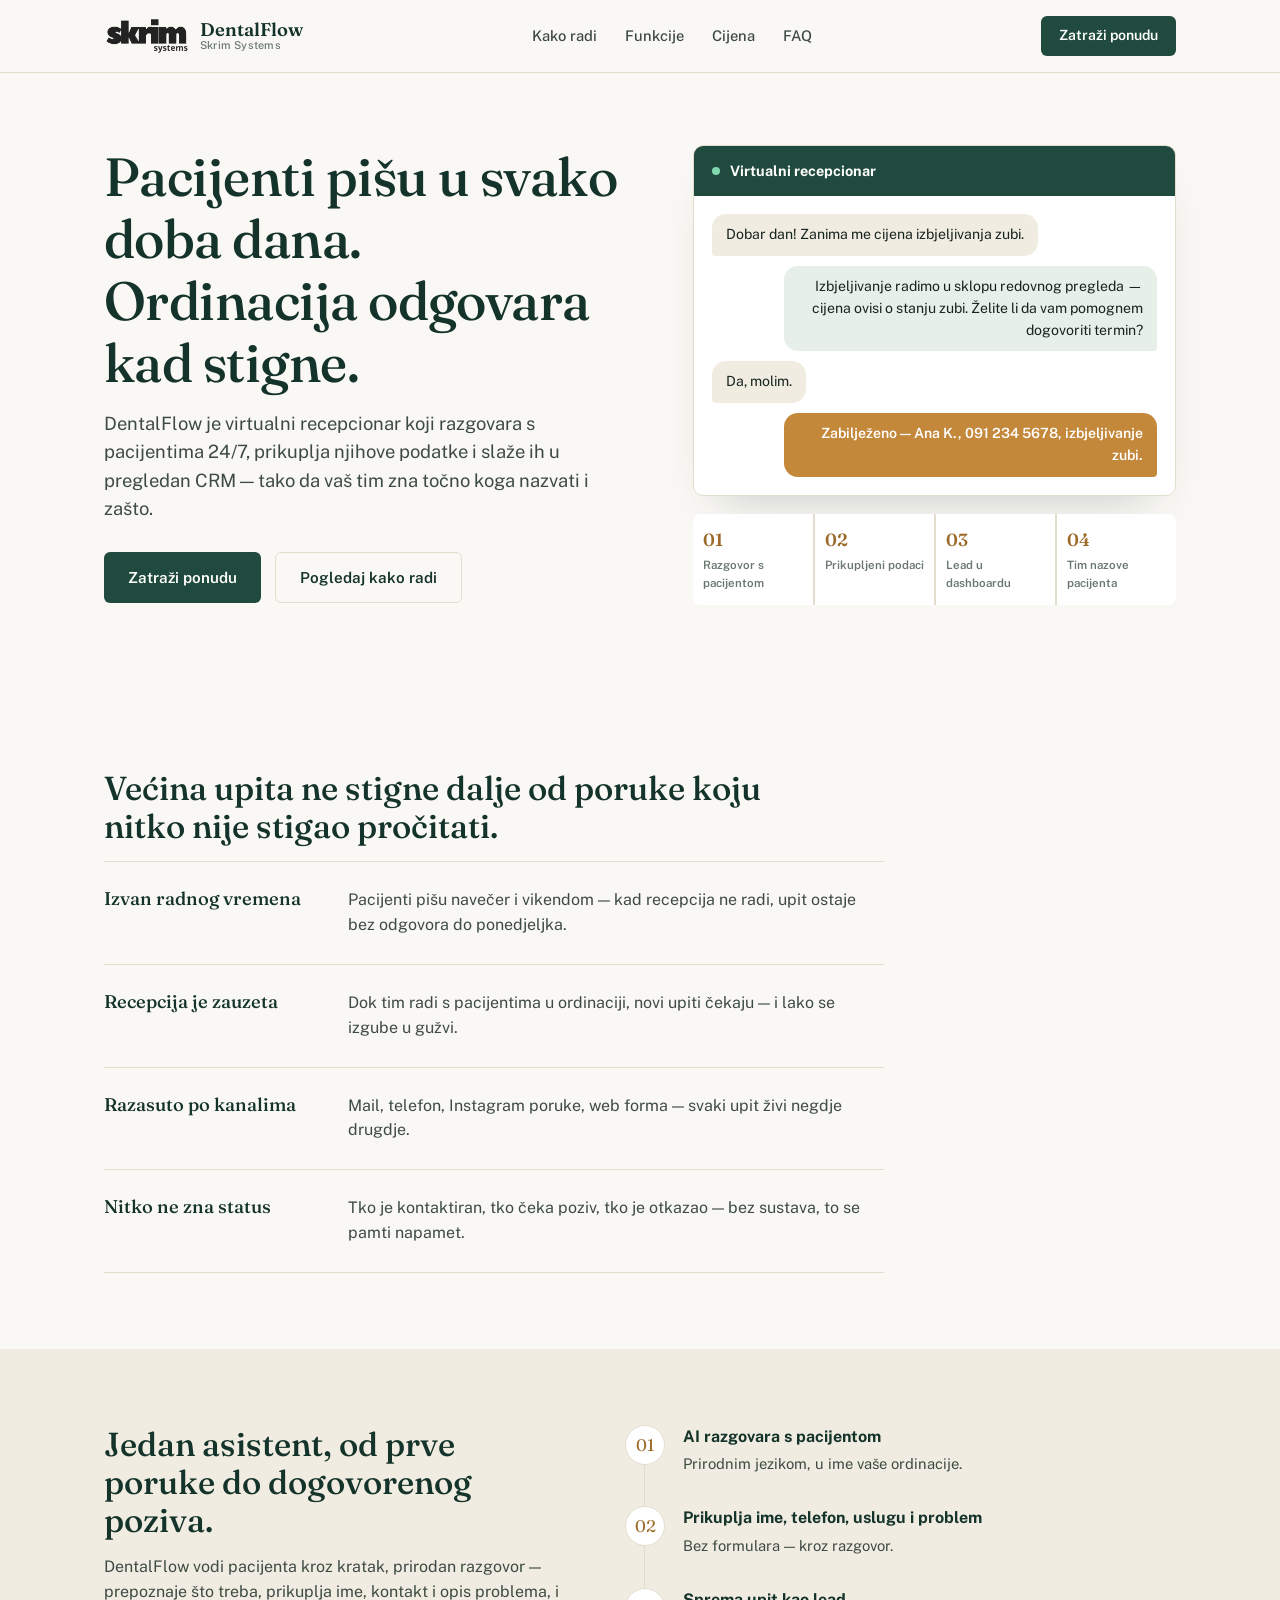
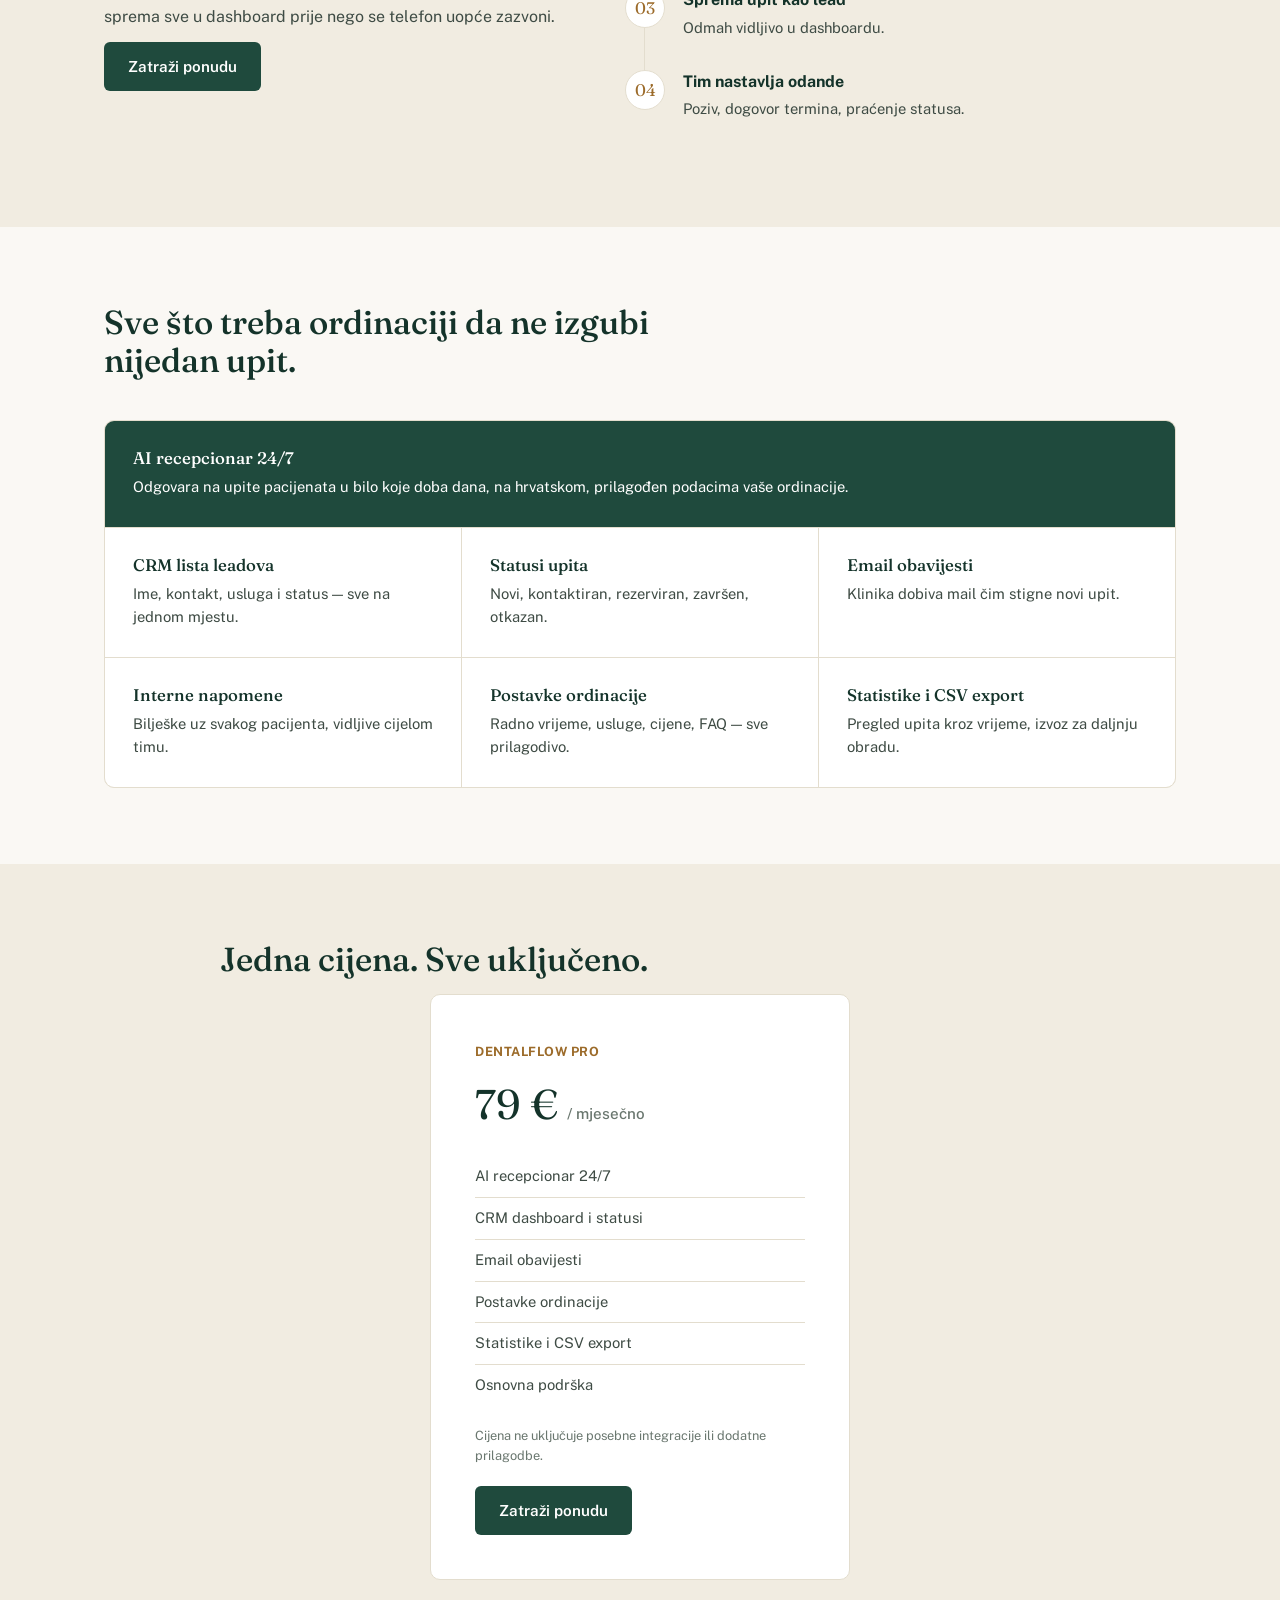
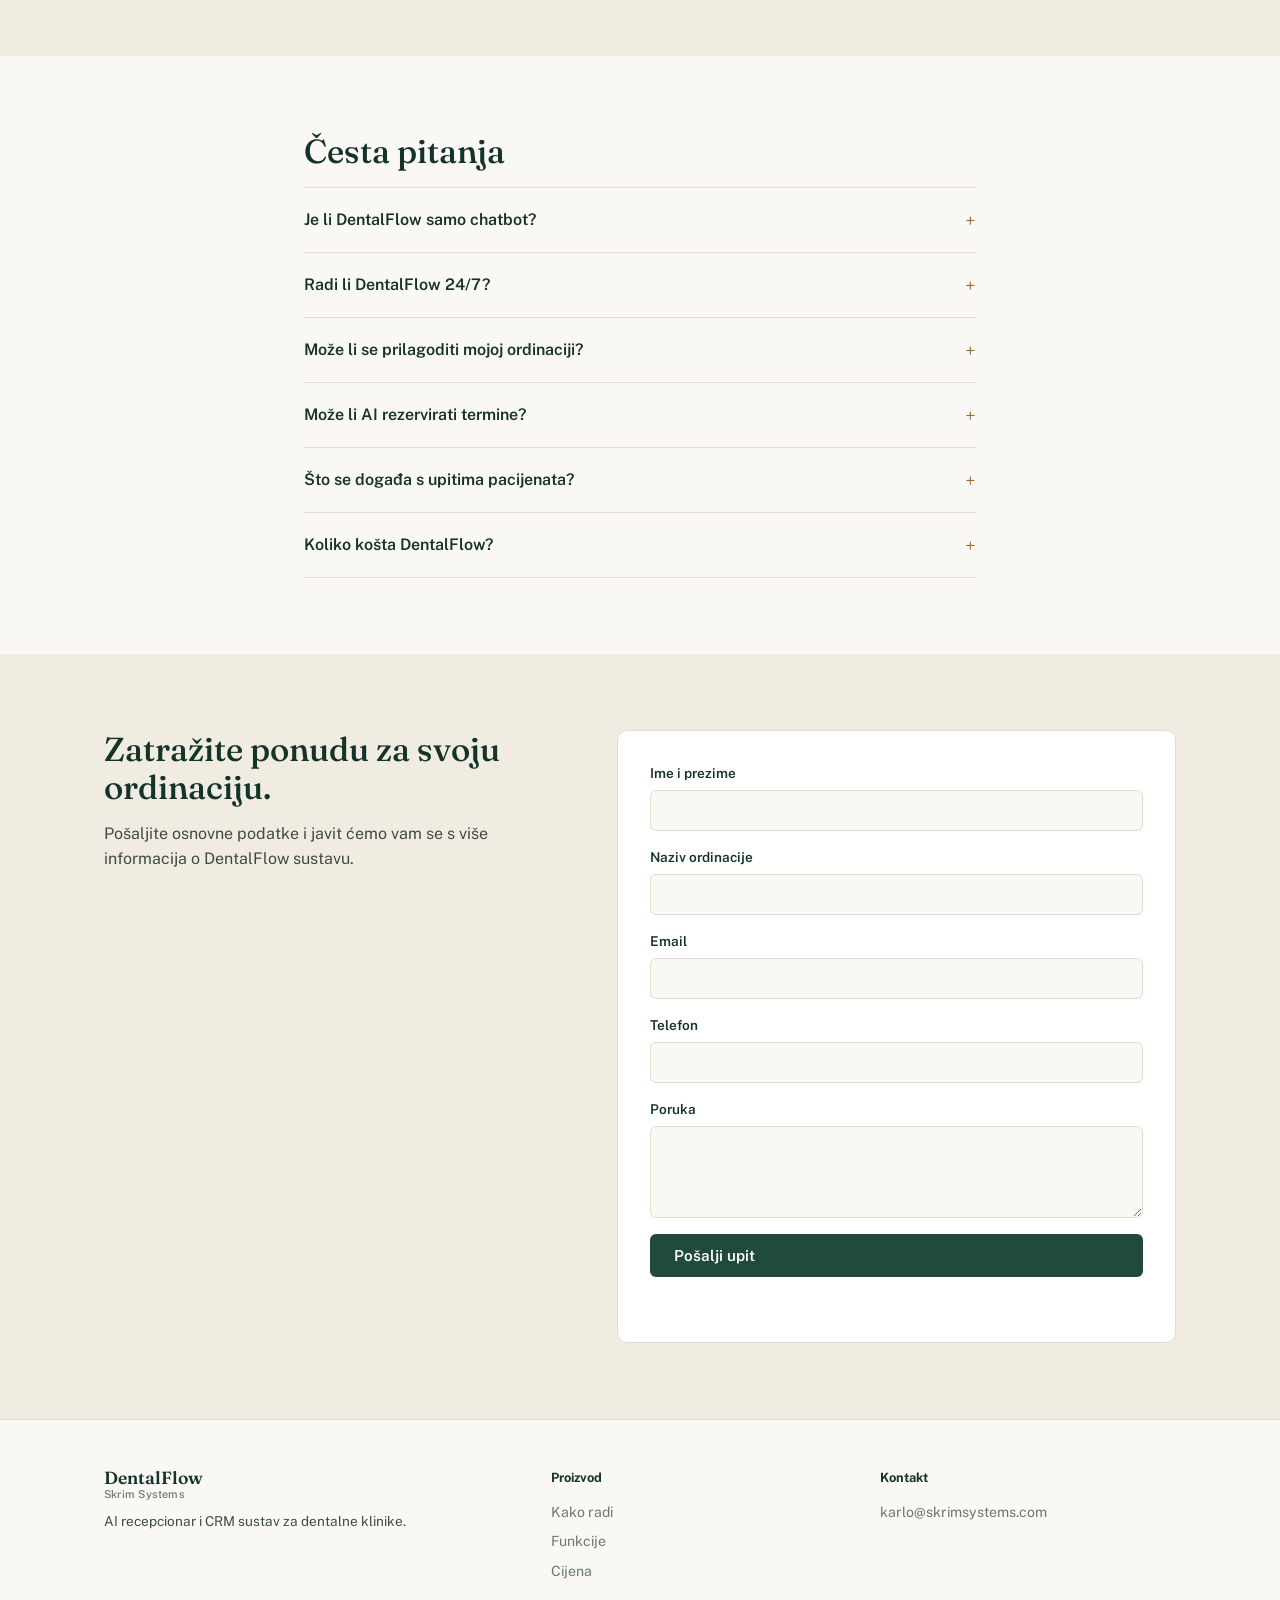
==== commit 8df4beed: "Update index.html" ====
--- a/index.html
+++ b/index.html
@@ -159,7 +159,7 @@
       <h2>Jedna cijena. Sve uključeno.</h2>
       <article class="pricing-card">
         <span class="plan">DentalFlow Pro</span>
-        <div class="price">190 € <small>/ mjesečno</small></div>
+        <div class="price">79 € <small>/ mjesečno</small></div>
         <ul>
           <li>AI recepcionar 24/7</li>
           <li>CRM dashboard i statusi</li>
@@ -194,7 +194,7 @@
         <div class="faq-answer"><p>Svaki upit sprema se kao lead u CRM dashboard s kontakt podacima, interesom za uslugu, opisom problema i statusom.</p></div>
 
         <button>Koliko košta DentalFlow?<span>+</span></button>
-        <div class="faq-answer"><p>DentalFlow Pro kreće od 190 € mjesečno. Posebne integracije ili dodatne prilagodbe naplaćuju se odvojeno.</p></div>
+        <div class="faq-answer"><p>DentalFlow Pro kreće od 79 € mjesečno. Posebne integracije ili dodatne prilagodbe naplaćuju se odvojeno.</p></div>
       </div>
     </div>
   </section>
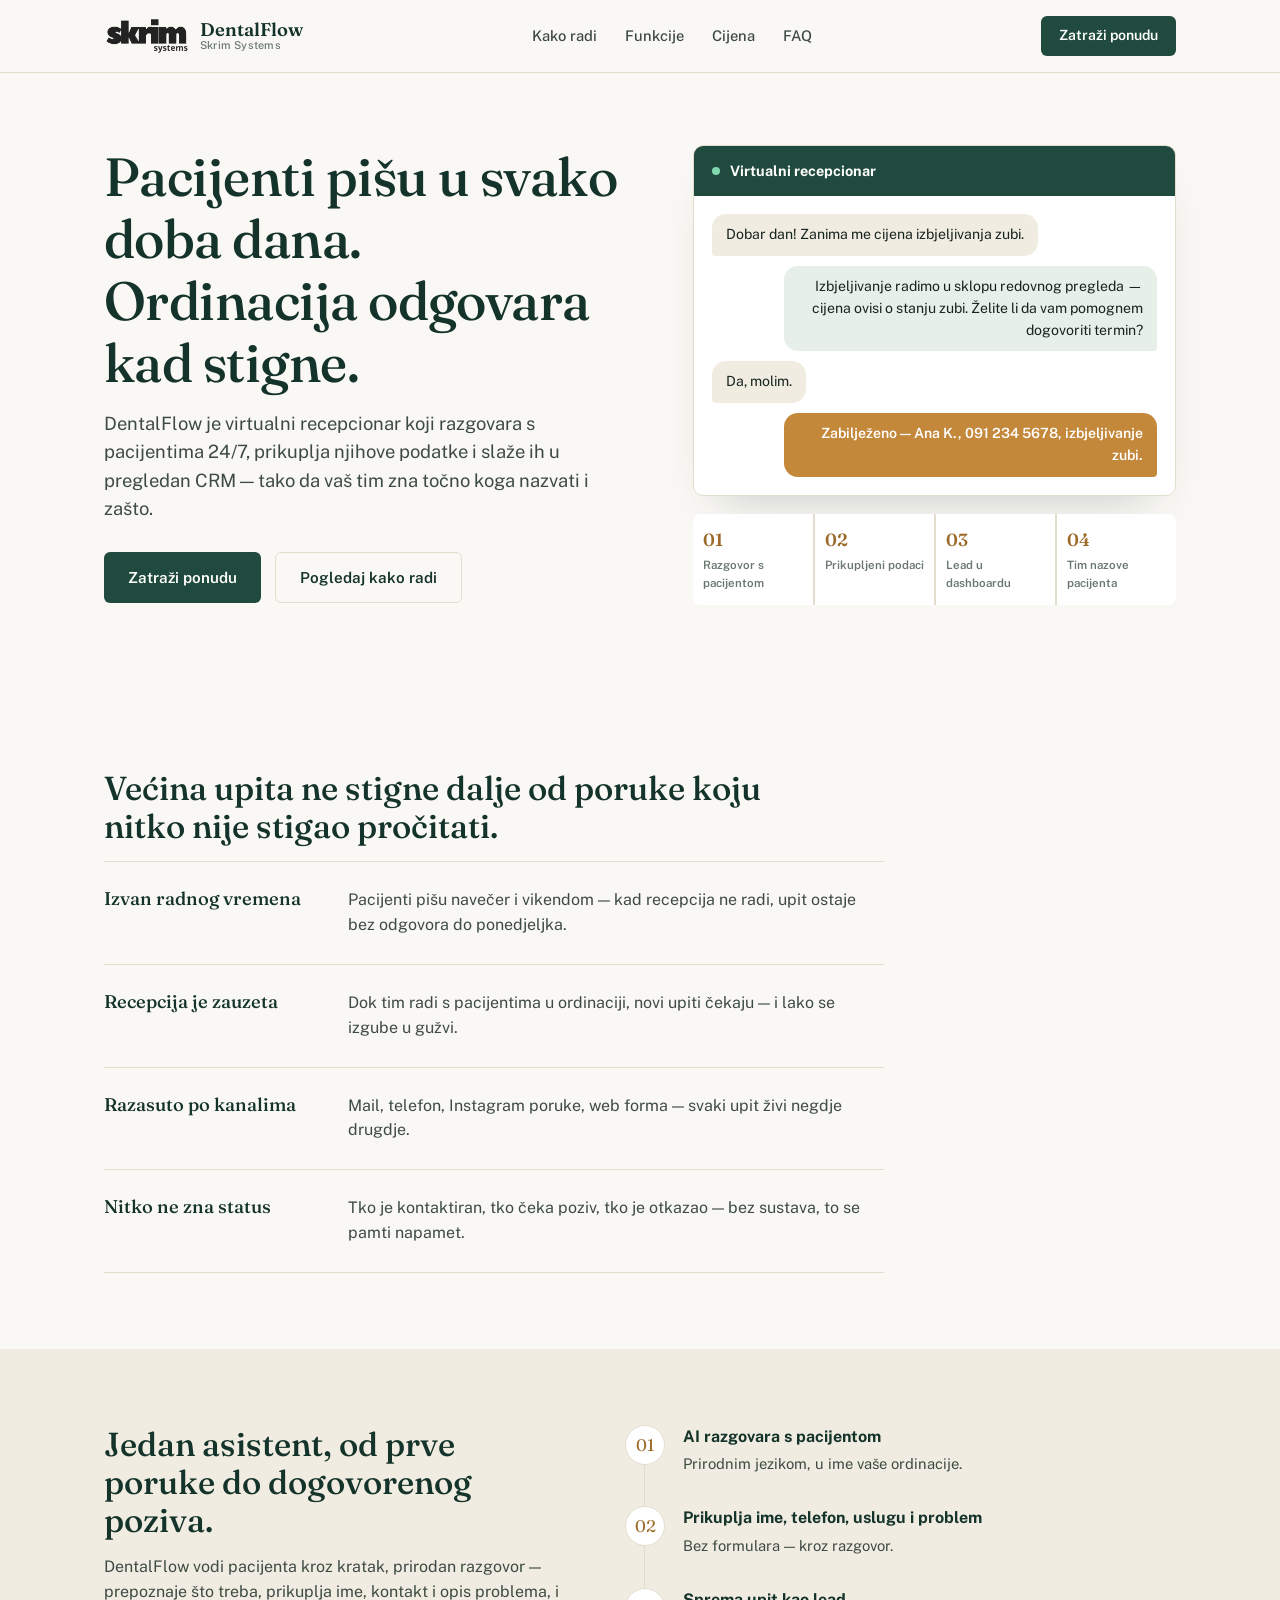
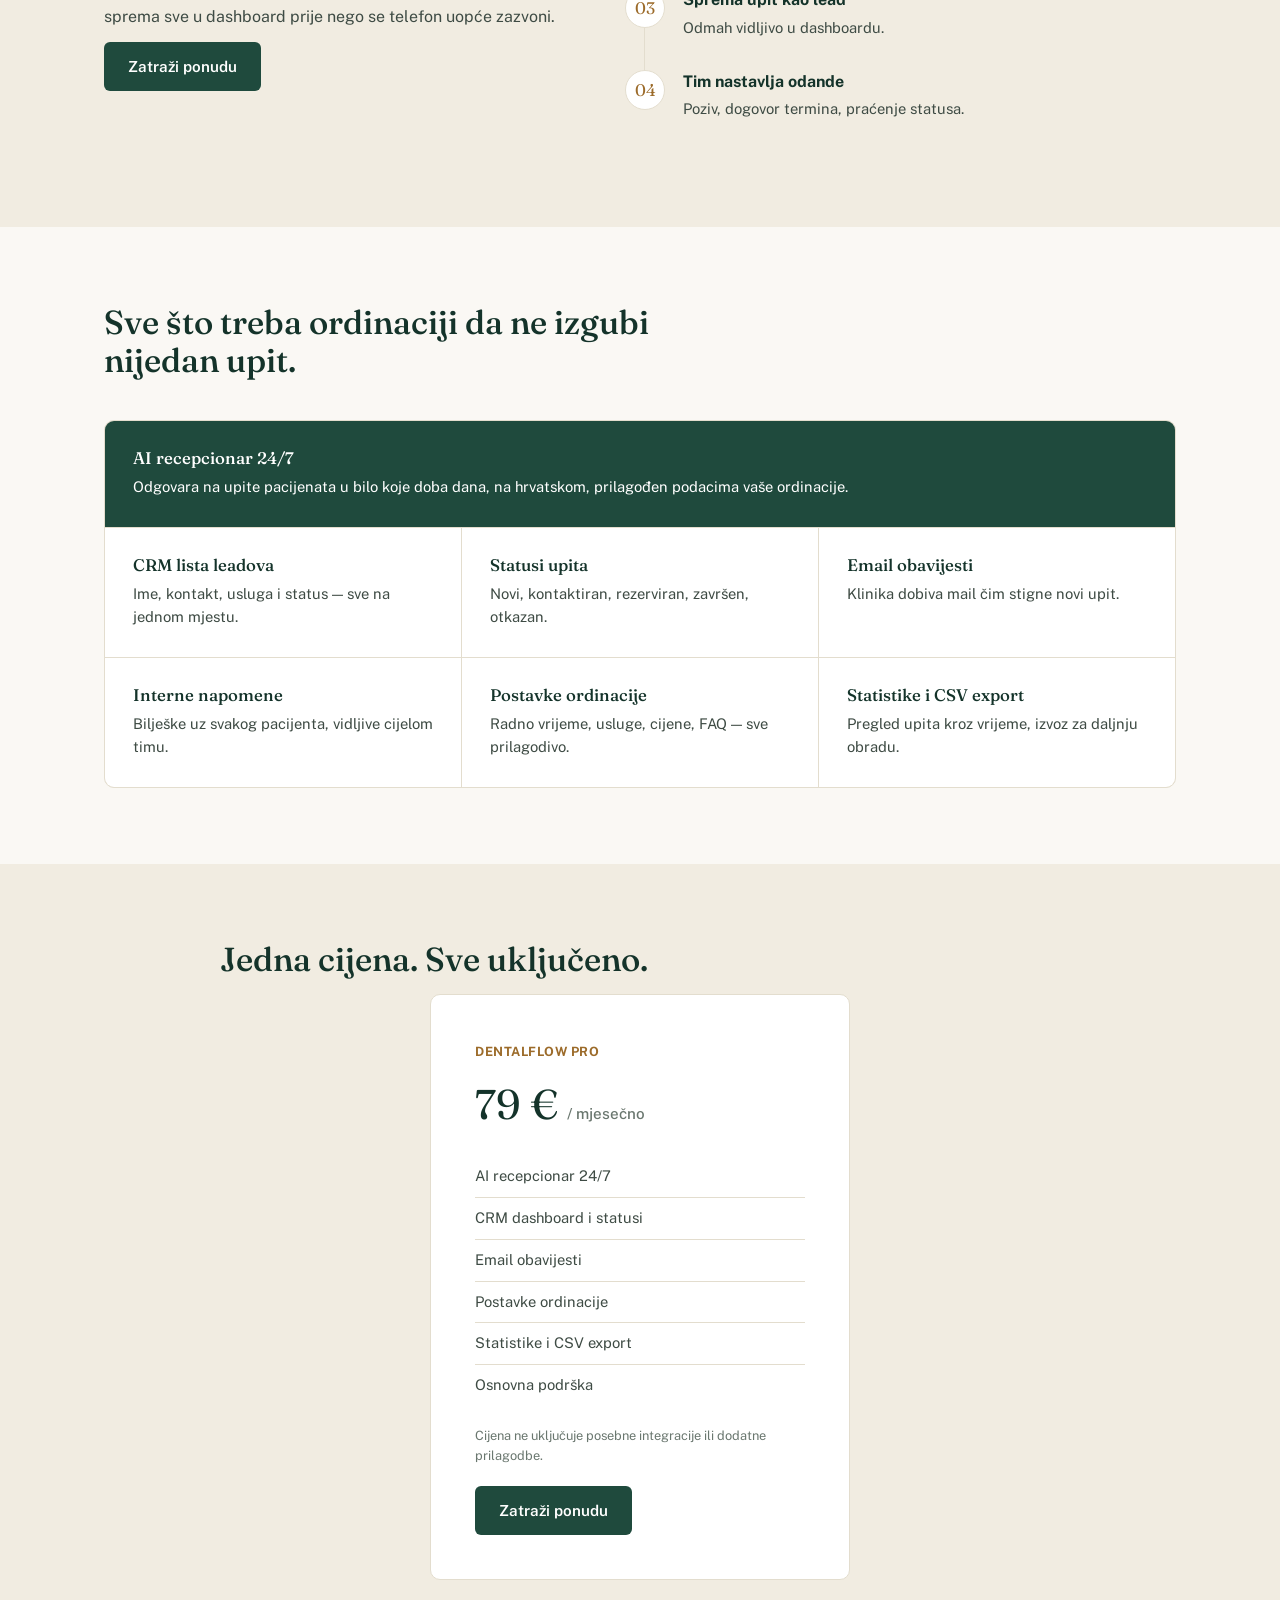
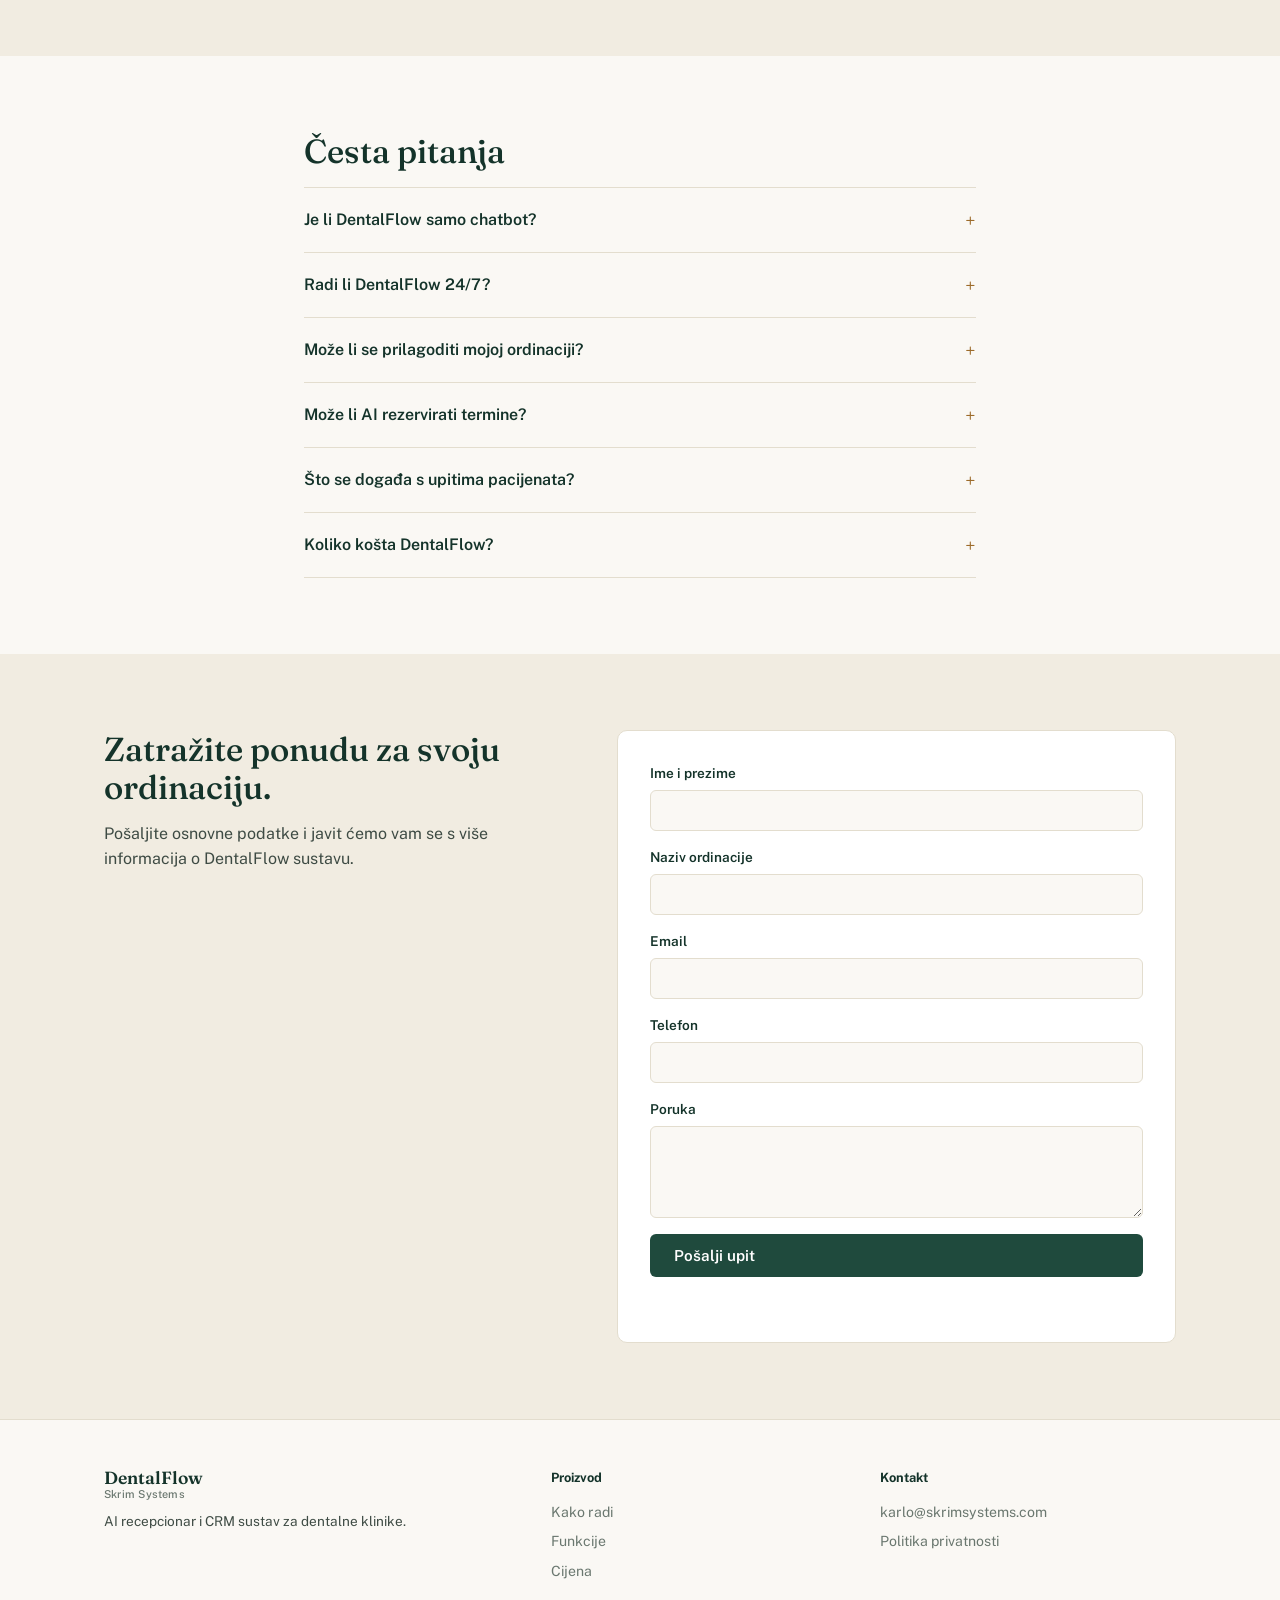
==== commit e0db1bc6: "Add files via upload" ====
--- a/index.html
+++ b/index.html
@@ -226,10 +226,10 @@
       <p>AI recepcionar i CRM sustav za dentalne klinike.</p>
     </div>
     <div><strong>Proizvod</strong><a href="#kako-radi">Kako radi</a><a href="#funkcije">Funkcije</a><a href="#cijena">Cijena</a></div>
-    <div><strong>Kontakt</strong><a href="mailto:karlo@skrimsystems.com">karlo@skrimsystems.com</a></div>
+    <div><strong>Kontakt</strong><a href="mailto:karlo@skrimsystems.com">karlo@skrimsystems.com</a><a href="privacy.html">Politika privatnosti</a></div>
   </div>
 </footer>
 
 <script src="script.js"></script>
 </body>
-</html>
+</html>
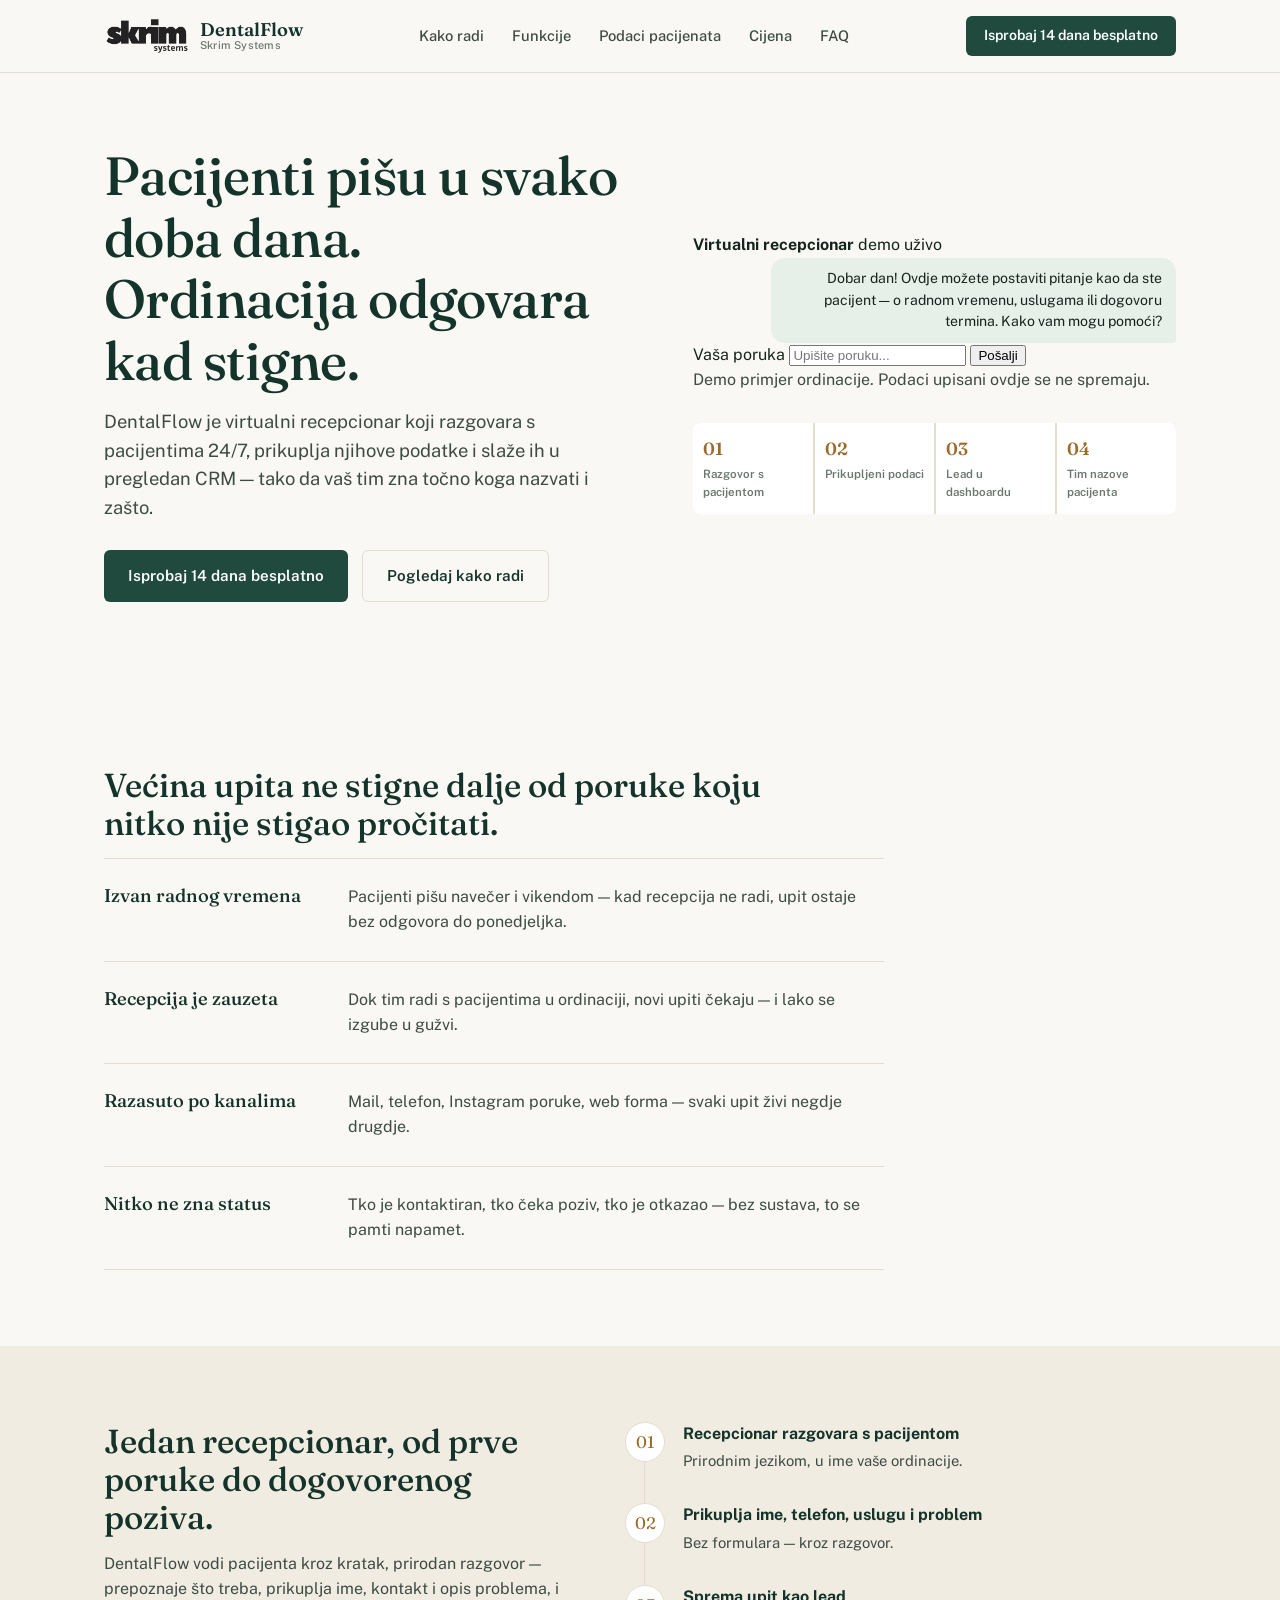
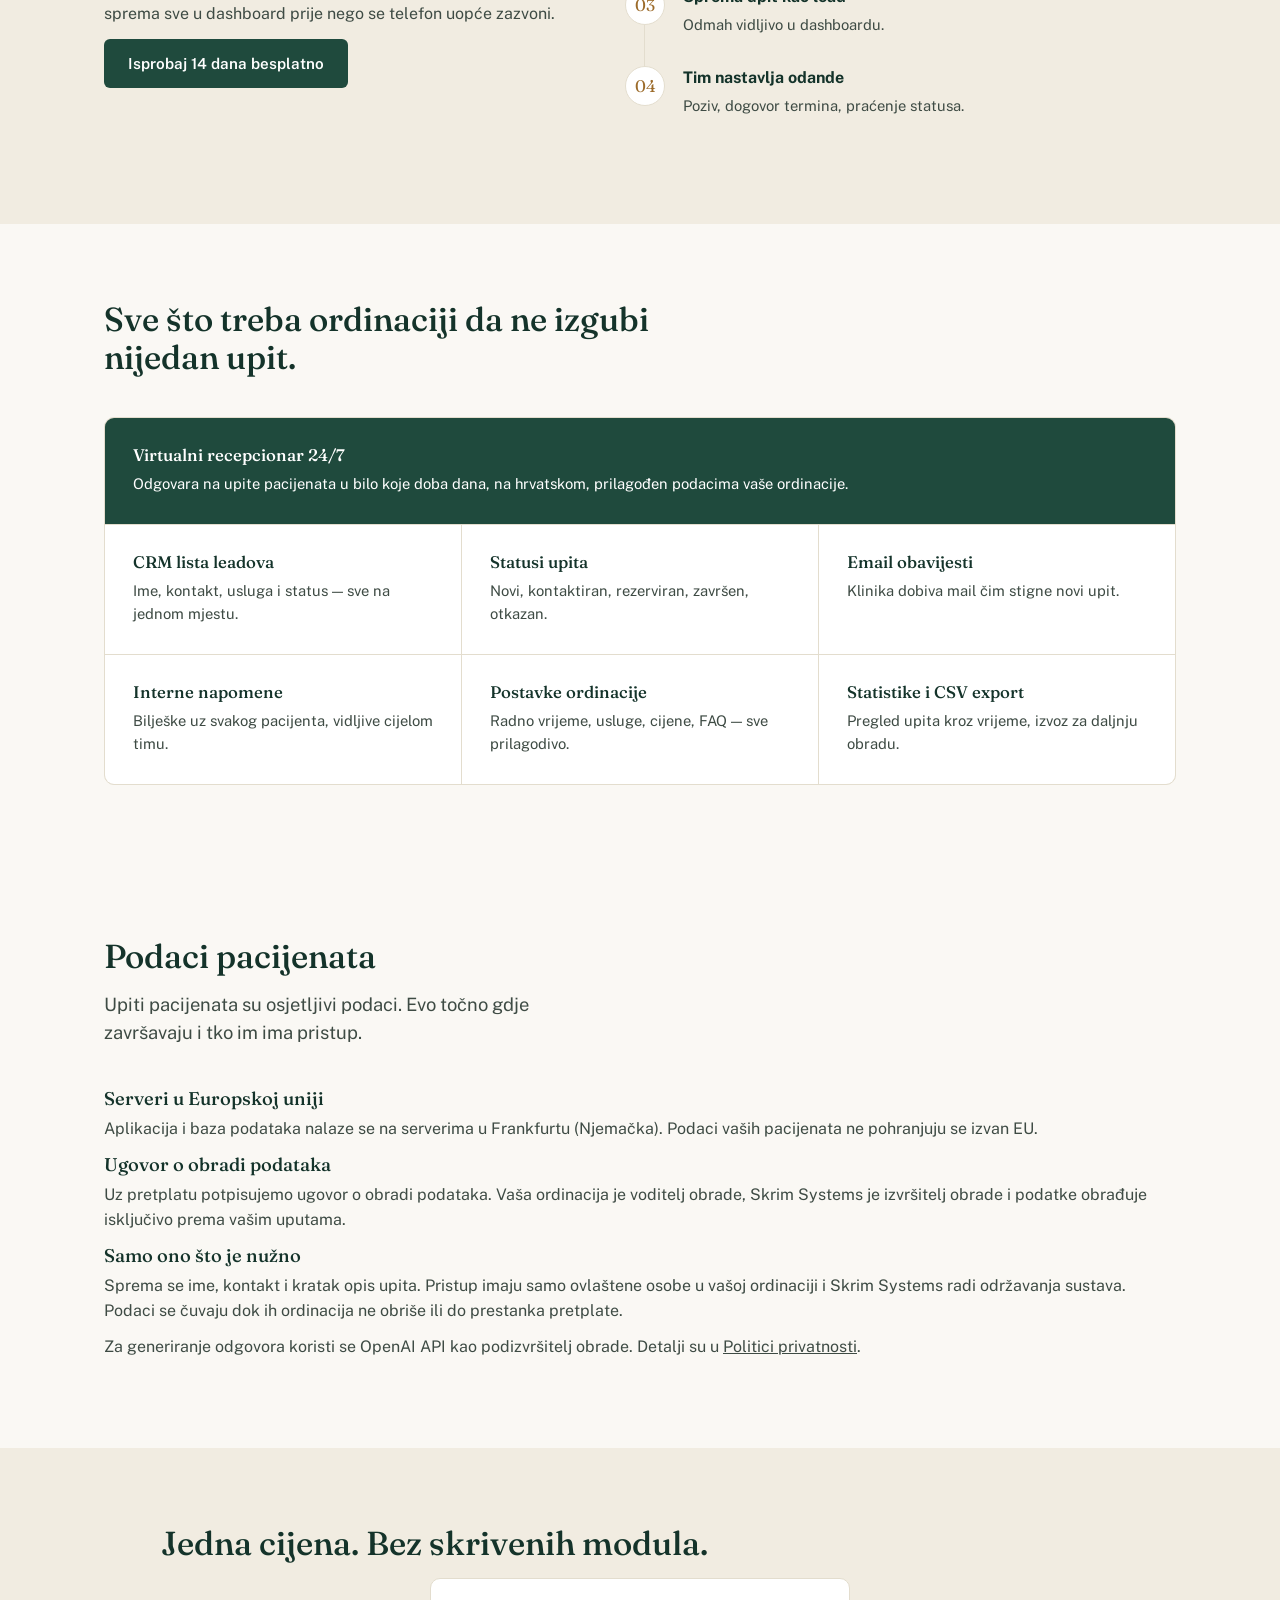
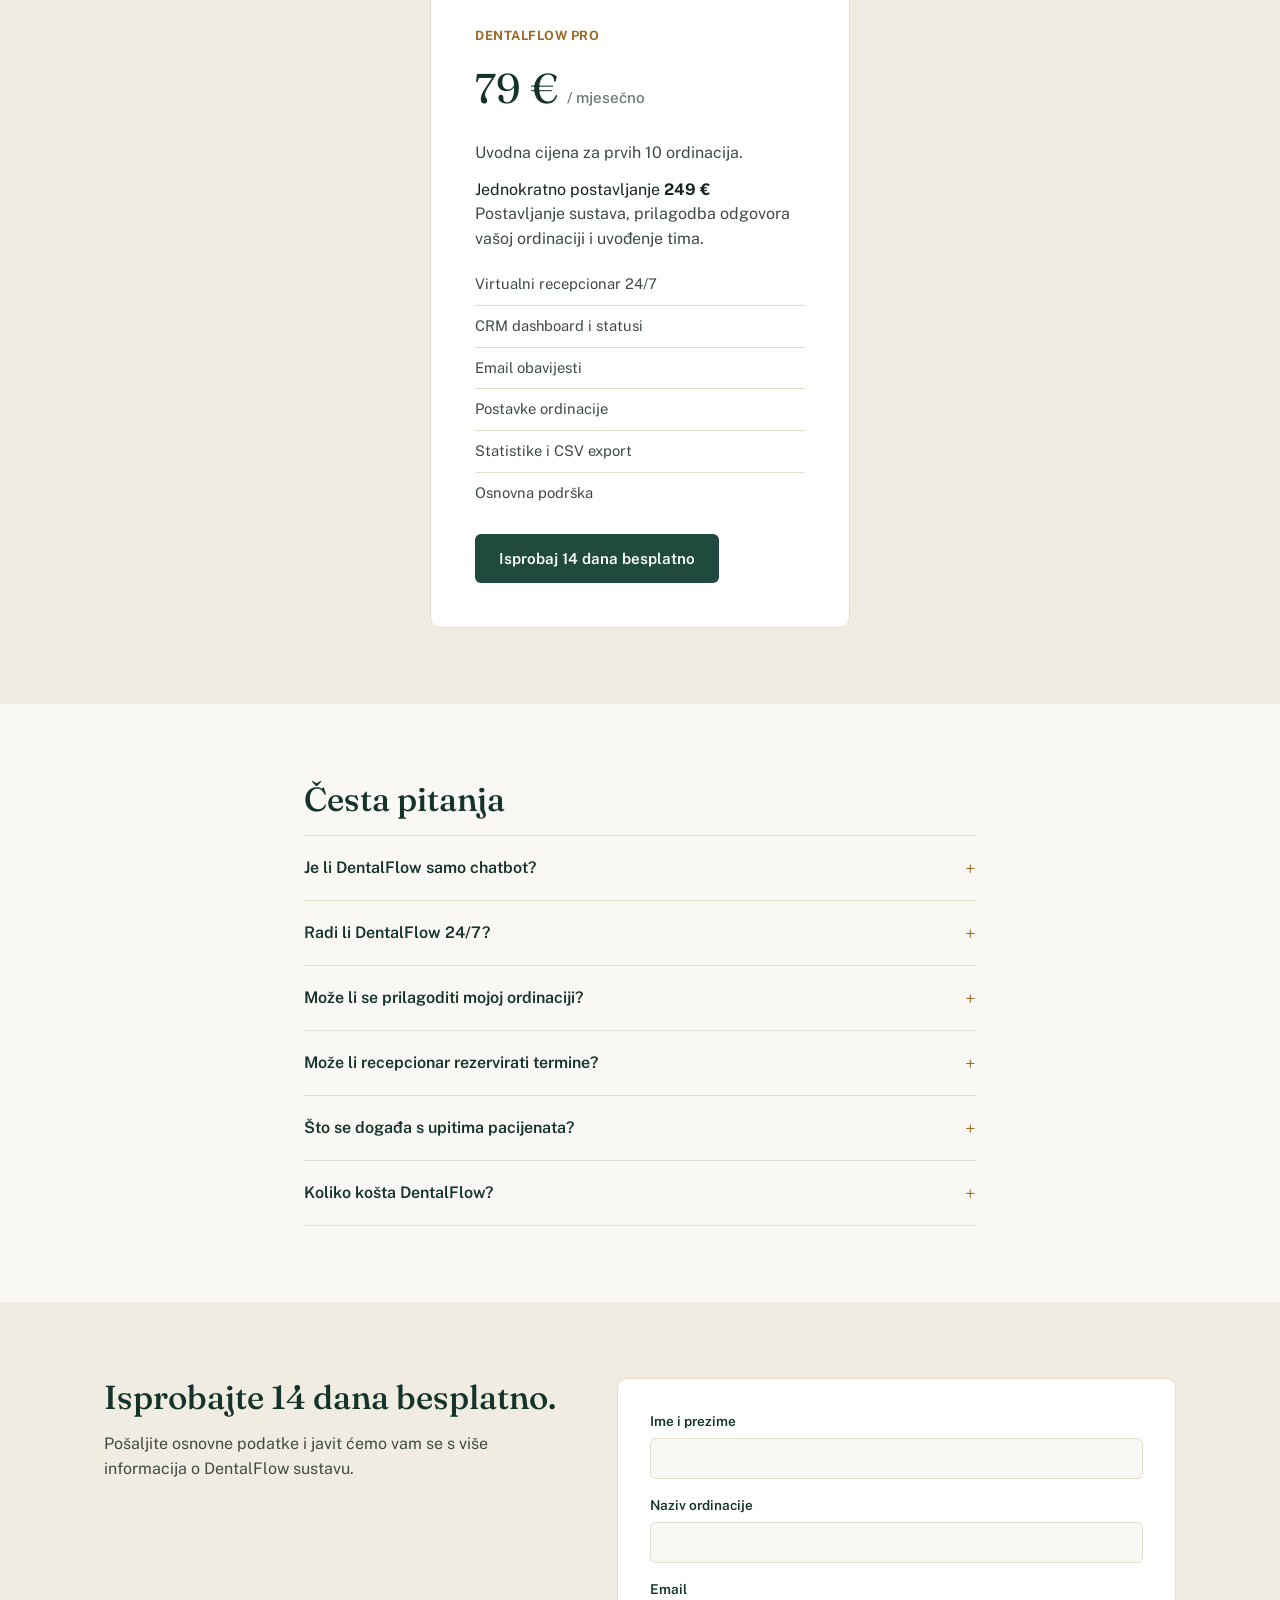
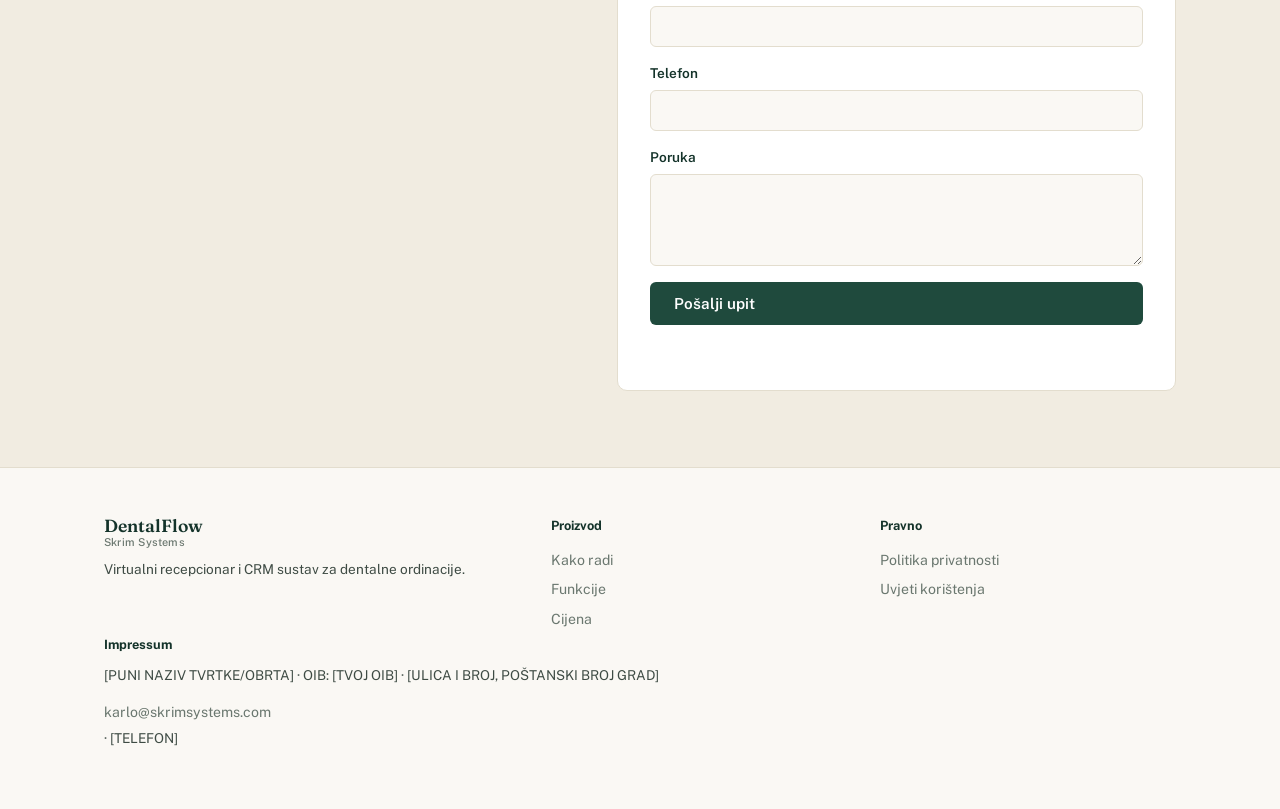
==== commit 64b68d09: "Add files via upload" ====
--- a/index.html
+++ b/index.html
@@ -3,8 +3,8 @@
 <head>
 <meta charset="UTF-8" />
 <meta name="viewport" content="width=device-width, initial-scale=1.0" />
-<title>DentalFlow — AI recepcionar za dentalne klinike</title>
-<meta name="description" content="DentalFlow pomaže dentalnim klinikama odgovoriti na upite pacijenata 24/7, prikupiti ključne podatke i organizirati leadove u CRM dashboardu." />
+<title>DentalFlow — virtualni recepcionar za dentalne ordinacije</title>
+<meta name="description" content="DentalFlow je virtualni recepcionar koji dentalnim ordinacijama pomaže odgovoriti na upite pacijenata 24/7, prikupiti ključne podatke i organizirati ih u CRM dashboardu." />
 <link rel="preconnect" href="https://fonts.googleapis.com">
 <link rel="preconnect" href="https://fonts.gstatic.com" crossorigin>
 <link href="https://fonts.googleapis.com/css2?family=Fraunces:opsz,wght@9..144,400;9..144,500;9..144,600&family=Public+Sans:wght@400;500;600;700&display=swap" rel="stylesheet">
@@ -21,10 +21,11 @@
     <div class="nav-links" id="navLinks">
       <a href="#kako-radi">Kako radi</a>
       <a href="#funkcije">Funkcije</a>
+      <a href="#podaci">Podaci pacijenata</a>
       <a href="#cijena">Cijena</a>
       <a href="#faq">FAQ</a>
     </div>
-    <a href="#kontakt" class="btn btn-small">Zatraži ponudu</a>
+    <a href="#kontakt" class="btn btn-small">Isprobaj 14 dana besplatno</a>
     <button class="menu-btn" id="menuBtn" aria-label="Otvori navigaciju"><span></span><span></span></button>
   </nav>
 </header>
@@ -37,24 +38,33 @@
         <h1>Pacijenti pišu u svako doba dana.<br>Ordinacija odgovara kad stigne.</h1>
         <p class="lead">DentalFlow je virtualni recepcionar koji razgovara s pacijentima 24/7, prikuplja njihove podatke i slaže ih u pregledan CRM — tako da vaš tim zna točno koga nazvati i zašto.</p>
         <div class="hero-actions">
-          <a href="#kontakt" class="btn">Zatraži ponudu</a>
+          <a href="#kontakt" class="btn">Isprobaj 14 dana besplatno</a>
           <a href="#kako-radi" class="btn btn-ghost">Pogledaj kako radi</a>
         </div>
       </div>
-      <div class="hero-visual" aria-hidden="true">
-        <div class="chat-mock">
-          <div class="chat-mock-head">
+
+      <div class="hero-visual">
+        <div class="chat-live" id="chatLive">
+          <div class="chat-live-head">
             <span class="chat-dot"></span>
             <b>Virtualni recepcionar</b>
+            <span class="chat-tag">demo uživo</span>
           </div>
-          <div class="chat-mock-body">
-            <p class="bubble in">Dobar dan! Zanima me cijena izbjeljivanja zubi.</p>
-            <p class="bubble out">Izbjeljivanje radimo u sklopu redovnog pregleda — cijena ovisi o stanju zubi. Želite li da vam pomognem dogovoriti termin?</p>
-            <p class="bubble in">Da, molim.</p>
-            <p class="bubble out lead">Zabilježeno — Ana K., 091 234 5678, izbjeljivanje zubi.</p>
+
+          <div class="chat-live-body" id="chatBody">
+            <p class="bubble out">Dobar dan! Ovdje možete postaviti pitanje kao da ste pacijent — o radnom vremenu, uslugama ili dogovoru termina. Kako vam mogu pomoći?</p>
           </div>
-        </div>
-        <div class="timeline">
+
+          <div class="chat-live-input">
+            <label class="sr-only" for="chatInput">Vaša poruka</label>
+            <input type="text" id="chatInput" placeholder="Upišite poruku..." autocomplete="off" maxlength="500">
+            <button type="button" id="chatSend">Pošalji</button>
+          </div>
+
+          <p class="chat-live-note">Demo primjer ordinacije. Podaci upisani ovdje se ne spremaju.</p>
+        </div>
+
+        <div class="timeline" aria-hidden="true">
           <div class="timeline-step"><em>01</em>Razgovor s pacijentom</div>
           <div class="timeline-step"><em>02</em>Prikupljeni podaci</div>
           <div class="timeline-step"><em>03</em>Lead u dashboardu</div>
@@ -91,14 +101,14 @@
   <section class="section soft" id="kako-radi">
     <div class="container split">
       <div class="section-copy">
-        <h2>Jedan asistent, od prve poruke do dogovorenog poziva.</h2>
+        <h2>Jedan recepcionar, od prve poruke do dogovorenog poziva.</h2>
         <p>DentalFlow vodi pacijenta kroz kratak, prirodan razgovor — prepoznaje što treba, prikuplja ime, kontakt i opis problema, i sprema sve u dashboard prije nego se telefon uopće zazvoni.</p>
-        <a href="#kontakt" class="btn">Zatraži ponudu</a>
+        <a href="#kontakt" class="btn">Isprobaj 14 dana besplatno</a>
       </div>
       <div class="process-timeline">
         <div class="process-step">
           <span class="process-num">01</span>
-          <div><b>AI razgovara s pacijentom</b><p>Prirodnim jezikom, u ime vaše ordinacije.</p></div>
+          <div><b>Recepcionar razgovara s pacijentom</b><p>Prirodnim jezikom, u ime vaše ordinacije.</p></div>
         </div>
         <div class="process-step">
           <span class="process-num">02</span>
@@ -123,7 +133,7 @@
       </div>
       <div class="feature-grid" id="funkcije">
         <article class="feature feature-lg">
-          <h3>AI recepcionar 24/7</h3>
+          <h3>Virtualni recepcionar 24/7</h3>
           <p>Odgovara na upite pacijenata u bilo koje doba dana, na hrvatskom, prilagođen podacima vaše ordinacije.</p>
         </article>
         <article class="feature">
@@ -154,22 +164,62 @@
     </div>
   </section>
 
+  <section class="section" id="podaci">
+    <div class="container">
+      <div class="section-head">
+        <h2>Podaci pacijenata</h2>
+        <p class="lead">Upiti pacijenata su osjetljivi podaci. Evo točno gdje završavaju i tko im ima pristup.</p>
+      </div>
+
+      <div class="privacy-grid">
+        <article class="privacy-card">
+          <h3>Serveri u Europskoj uniji</h3>
+          <p>Aplikacija i baza podataka nalaze se na serverima u Frankfurtu (Njemačka). Podaci vaših pacijenata ne pohranjuju se izvan EU.</p>
+        </article>
+
+        <article class="privacy-card">
+          <h3>Ugovor o obradi podataka</h3>
+          <p>Uz pretplatu potpisujemo ugovor o obradi podataka. Vaša ordinacija je voditelj obrade, Skrim Systems je izvršitelj obrade i podatke obrađuje isključivo prema vašim uputama.</p>
+        </article>
+
+        <article class="privacy-card">
+          <h3>Samo ono što je nužno</h3>
+          <p>Sprema se ime, kontakt i kratak opis upita. Pristup imaju samo ovlaštene osobe u vašoj ordinaciji i Skrim Systems radi održavanja sustava. Podaci se čuvaju dok ih ordinacija ne obriše ili do prestanka pretplate.</p>
+        </article>
+      </div>
+
+      <p class="privacy-footnote">
+        Za generiranje odgovora koristi se OpenAI API kao podizvršitelj obrade. Detalji su u
+        <a href="privacy.html">Politici privatnosti</a>.
+      </p>
+    </div>
+  </section>
+
   <section class="section soft" id="cijena">
     <div class="container center">
-      <h2>Jedna cijena. Sve uključeno.</h2>
+      <h2>Jedna cijena. Bez skrivenih modula.</h2>
       <article class="pricing-card">
         <span class="plan">DentalFlow Pro</span>
+
         <div class="price">79 € <small>/ mjesečno</small></div>
+        <p class="price-note">Uvodna cijena za prvih 10 ordinacija.</p>
+
+        <div class="price-setup">
+          <span>Jednokratno postavljanje</span>
+          <strong>249 €</strong>
+          <p>Postavljanje sustava, prilagodba odgovora vašoj ordinaciji i uvođenje tima.</p>
+        </div>
+
         <ul>
-          <li>AI recepcionar 24/7</li>
+          <li>Virtualni recepcionar 24/7</li>
           <li>CRM dashboard i statusi</li>
           <li>Email obavijesti</li>
           <li>Postavke ordinacije</li>
           <li>Statistike i CSV export</li>
           <li>Osnovna podrška</li>
         </ul>
-        <p class="fine-print">Cijena ne uključuje posebne integracije ili dodatne prilagodbe.</p>
-        <a href="#kontakt" class="btn">Zatraži ponudu</a>
+
+        <a href="#kontakt" class="btn">Isprobaj 14 dana besplatno</a>
       </article>
     </div>
   </section>
@@ -179,22 +229,22 @@
       <h2>Česta pitanja</h2>
       <div class="faq">
         <button>Je li DentalFlow samo chatbot?<span>+</span></button>
-        <div class="faq-answer"><p>Ne. DentalFlow je AI front-office sustav koji kombinira AI recepcionara i CRM dashboard za organizaciju upita pacijenata.</p></div>
+        <div class="faq-answer"><p>Ne. DentalFlow je front-office sustav koji kombinira virtualnog recepcionara i CRM dashboard za organizaciju upita pacijenata.</p></div>
 
         <button>Radi li DentalFlow 24/7?<span>+</span></button>
-        <div class="faq-answer"><p>Da. AI recepcionar odgovara na upite izvan radnog vremena i prikuplja ključne informacije za follow-up.</p></div>
+        <div class="faq-answer"><p>Da. Virtualni recepcionar odgovara na upite izvan radnog vremena i prikuplja ključne informacije za follow-up.</p></div>
 
         <button>Može li se prilagoditi mojoj ordinaciji?<span>+</span></button>
-        <div class="faq-answer"><p>Da. Asistent koristi podatke o vašoj ordinaciji — usluge, radno vrijeme, kontakt i česta pitanja.</p></div>
-
-        <button>Može li AI rezervirati termine?<span>+</span></button>
+        <div class="faq-answer"><p>Da. Recepcionar koristi podatke o vašoj ordinaciji — usluge, radno vrijeme, kontakt i česta pitanja.</p></div>
+
+        <button>Može li recepcionar rezervirati termine?<span>+</span></button>
         <div class="faq-answer"><p>Ne automatski u osnovnoj verziji. Fokus je na prikupljanju i organizaciji leadova; rezervacija termina može biti dodatna integracija.</p></div>
 
         <button>Što se događa s upitima pacijenata?<span>+</span></button>
-        <div class="faq-answer"><p>Svaki upit sprema se kao lead u CRM dashboard s kontakt podacima, interesom za uslugu, opisom problema i statusom.</p></div>
+        <div class="faq-answer"><p>Svaki upit sprema se kao lead u CRM dashboard s kontakt podacima, interesom za uslugu, opisom problema i statusom. Detalji o obradi podataka su u sekciji Podaci pacijenata.</p></div>
 
         <button>Koliko košta DentalFlow?<span>+</span></button>
-        <div class="faq-answer"><p>DentalFlow Pro kreće od 79 € mjesečno. Posebne integracije ili dodatne prilagodbe naplaćuju se odvojeno.</p></div>
+        <div class="faq-answer"><p>79 € mjesečno uz jednokratno postavljanje od 249 €. Prvih 14 dana je besplatno.</p></div>
       </div>
     </div>
   </section>
@@ -202,7 +252,7 @@
   <section class="section soft contact-section" id="kontakt">
     <div class="container contact-grid">
       <div class="section-copy">
-        <h2>Zatražite ponudu za svoju ordinaciju.</h2>
+        <h2>Isprobajte 14 dana besplatno.</h2>
         <p>Pošaljite osnovne podatke i javit ćemo vam se s više informacija o DentalFlow sustavu.</p>
       </div>
       <form class="contact-form" id="contactForm">
@@ -220,16 +270,35 @@
 </main>
 
 <footer class="footer">
-  <div class="container footer-grid">
-    <div>
-      <span class="brand-lockup footer-brand">DentalFlow<small>Skrim Systems</small></span>
-      <p>AI recepcionar i CRM sustav za dentalne klinike.</p>
-    </div>
-    <div><strong>Proizvod</strong><a href="#kako-radi">Kako radi</a><a href="#funkcije">Funkcije</a><a href="#cijena">Cijena</a></div>
-    <div><strong>Kontakt</strong><a href="mailto:karlo@skrimsystems.com">karlo@skrimsystems.com</a><a href="privacy.html">Politika privatnosti</a></div>
+  <div class="container">
+    <div class="footer-grid">
+      <div>
+        <span class="brand-lockup footer-brand">DentalFlow<small>Skrim Systems</small></span>
+        <p>Virtualni recepcionar i CRM sustav za dentalne ordinacije.</p>
+      </div>
+      <div><strong>Proizvod</strong><a href="#kako-radi">Kako radi</a><a href="#funkcije">Funkcije</a><a href="#cijena">Cijena</a></div>
+      <div><strong>Pravno</strong><a href="privacy.html">Politika privatnosti</a><a href="terms.html">Uvjeti korištenja</a></div>
+    </div>
+
+    <!-- ══════════════════════════════════════════════════════════════════
+         IMPRESSUM — ZAMIJENI PLACEHOLDERE SVOJIM STVARNIM PODACIMA
+         Ne objavljuj stranicu dok ovo ne popuniš.
+         ══════════════════════════════════════════════════════════════════ -->
+    <div class="impressum">
+      <strong>Impressum</strong>
+      <p>
+        [PUNI NAZIV TVRTKE/OBRTA] &middot;
+        OIB: [TVOJ OIB] &middot;
+        [ULICA I BROJ, POŠTANSKI BROJ GRAD]
+      </p>
+      <p>
+        <a href="mailto:karlo@skrimsystems.com">karlo@skrimsystems.com</a> &middot;
+        [TELEFON]
+      </p>
+    </div>
   </div>
 </footer>
 
 <script src="script.js"></script>
 </body>
-</html>+</html>
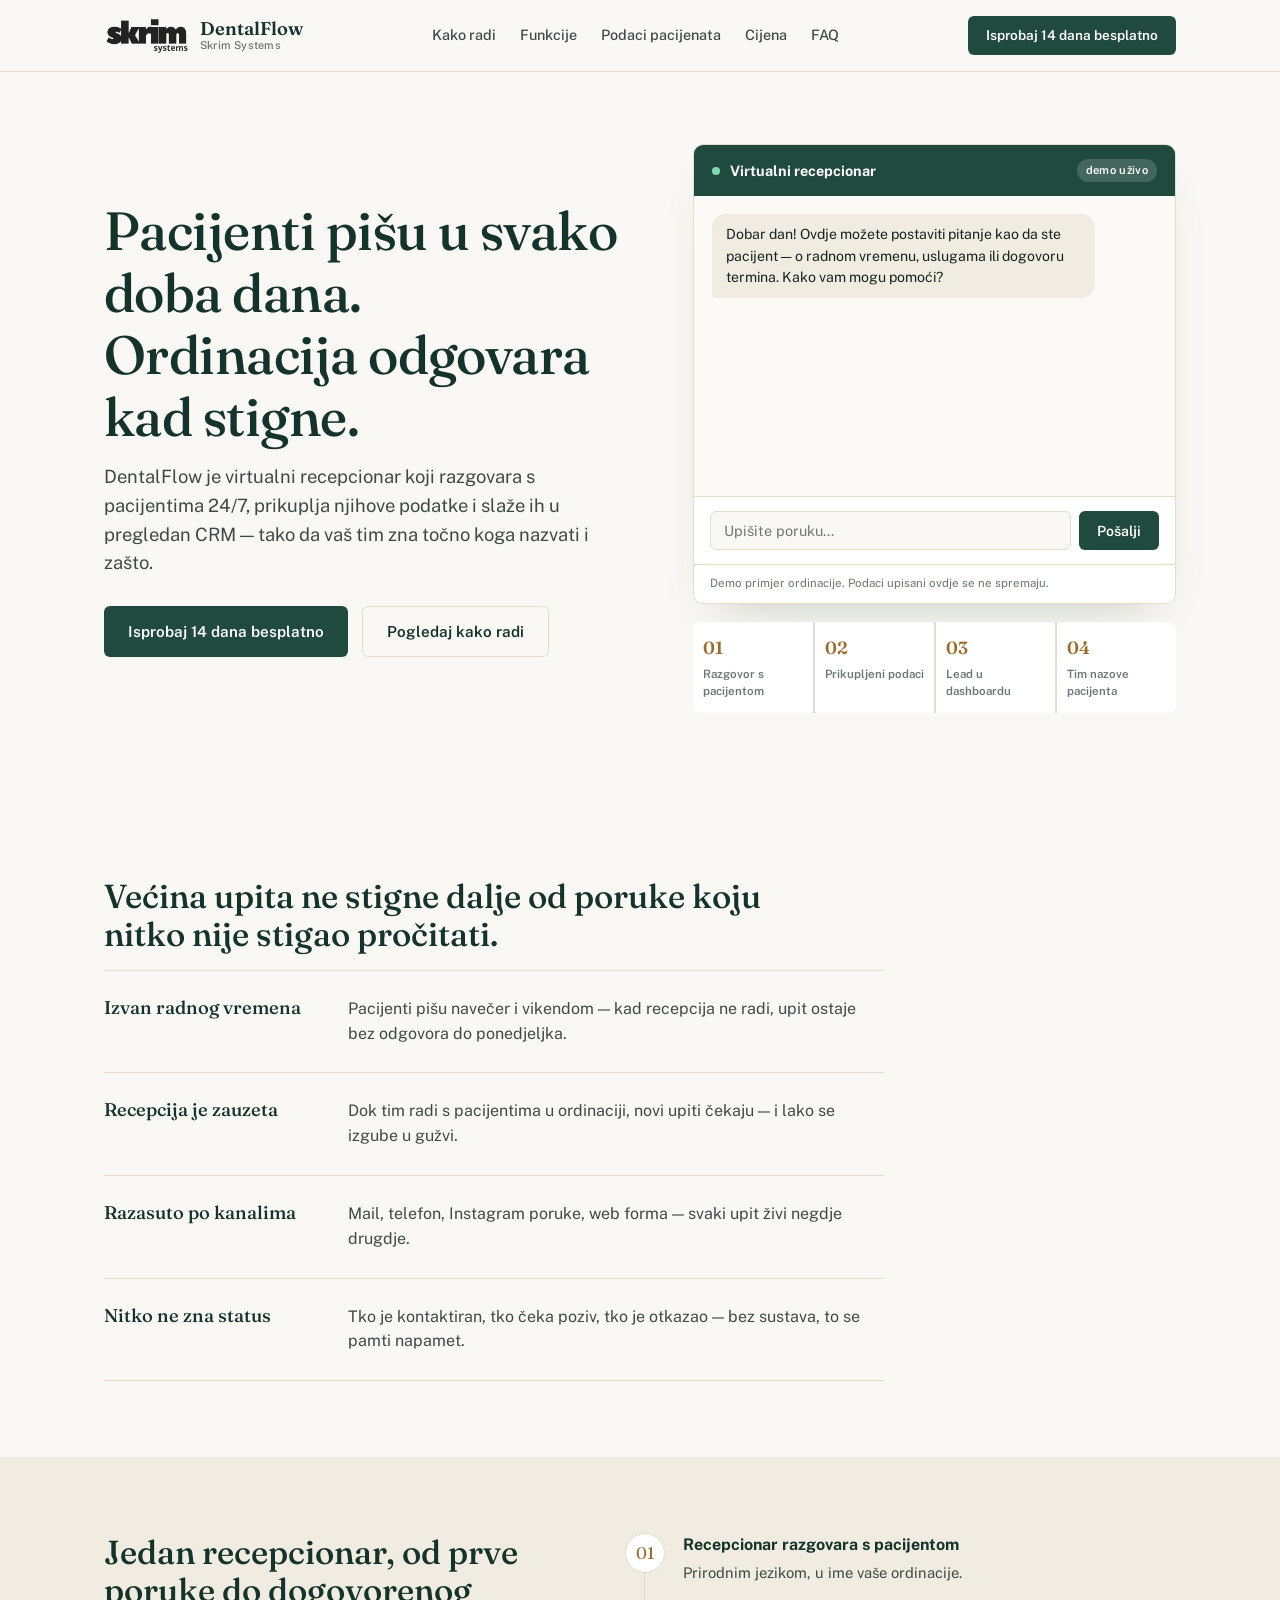
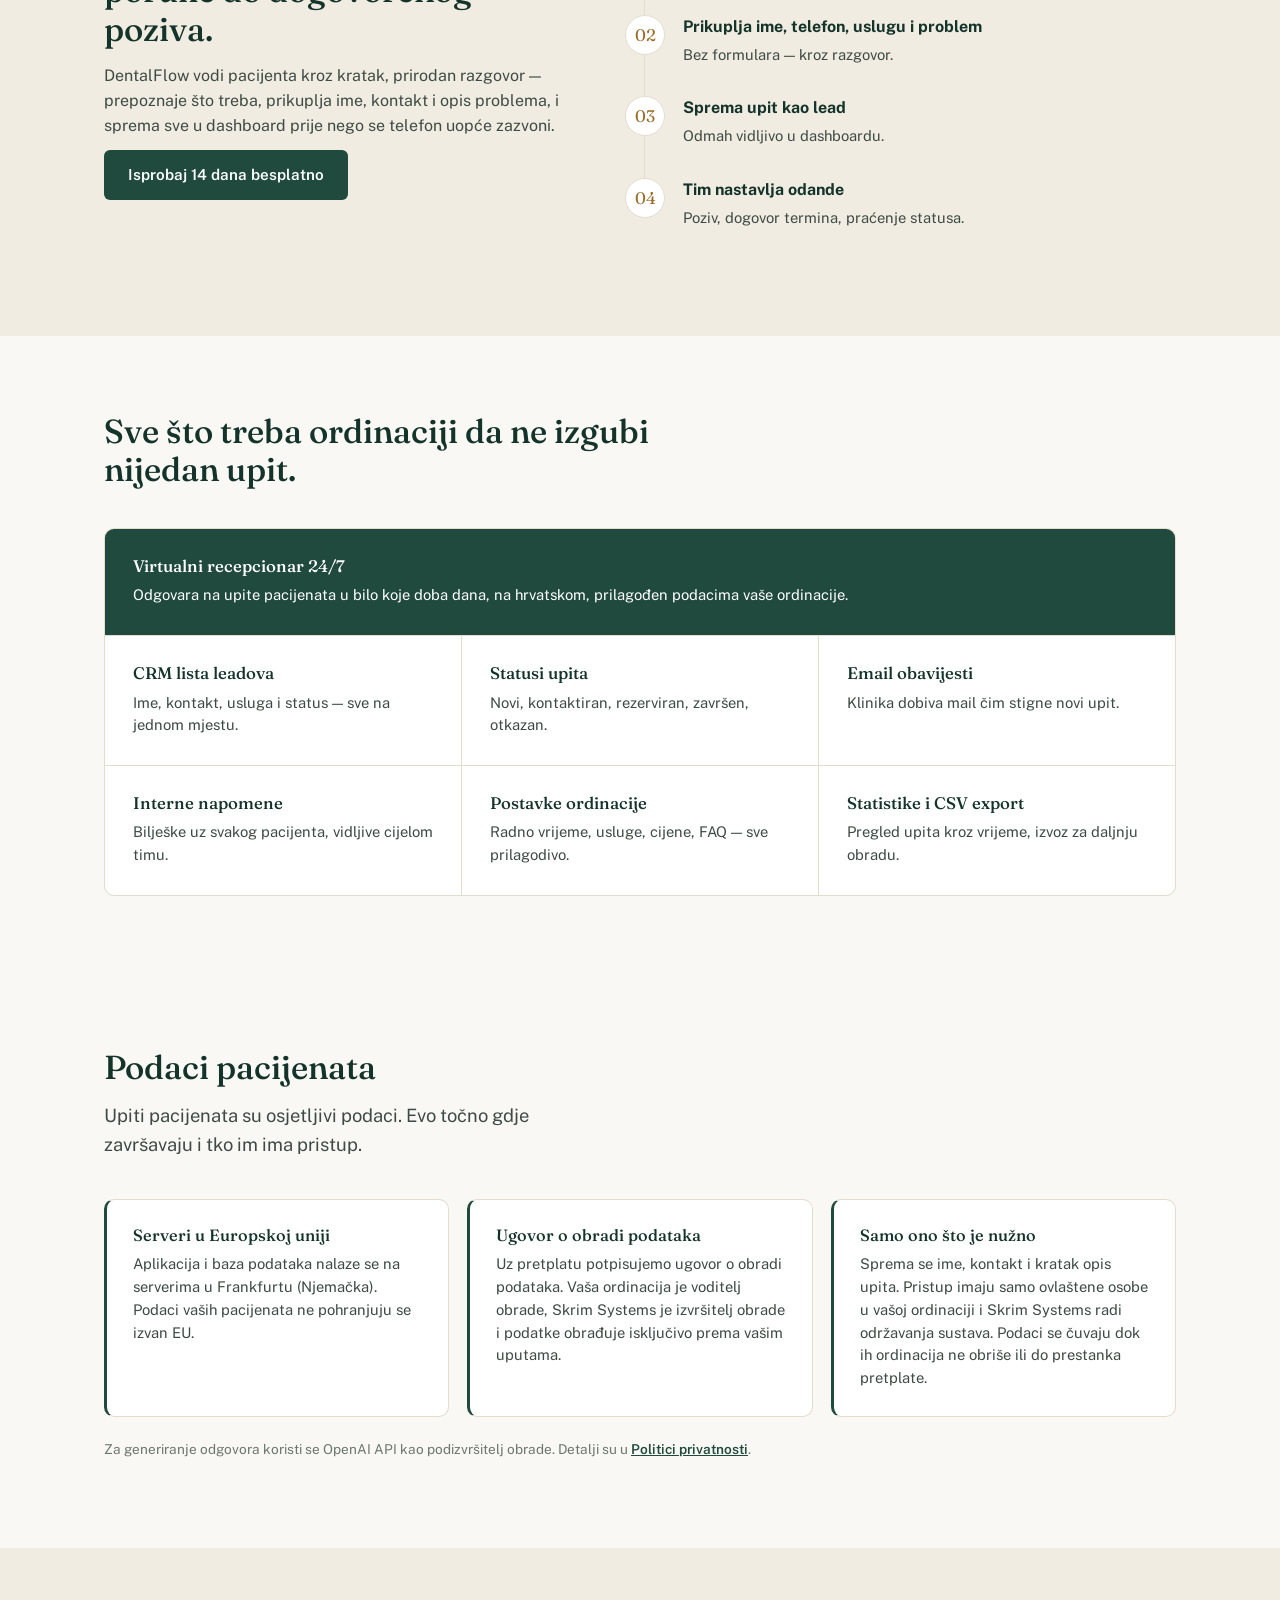
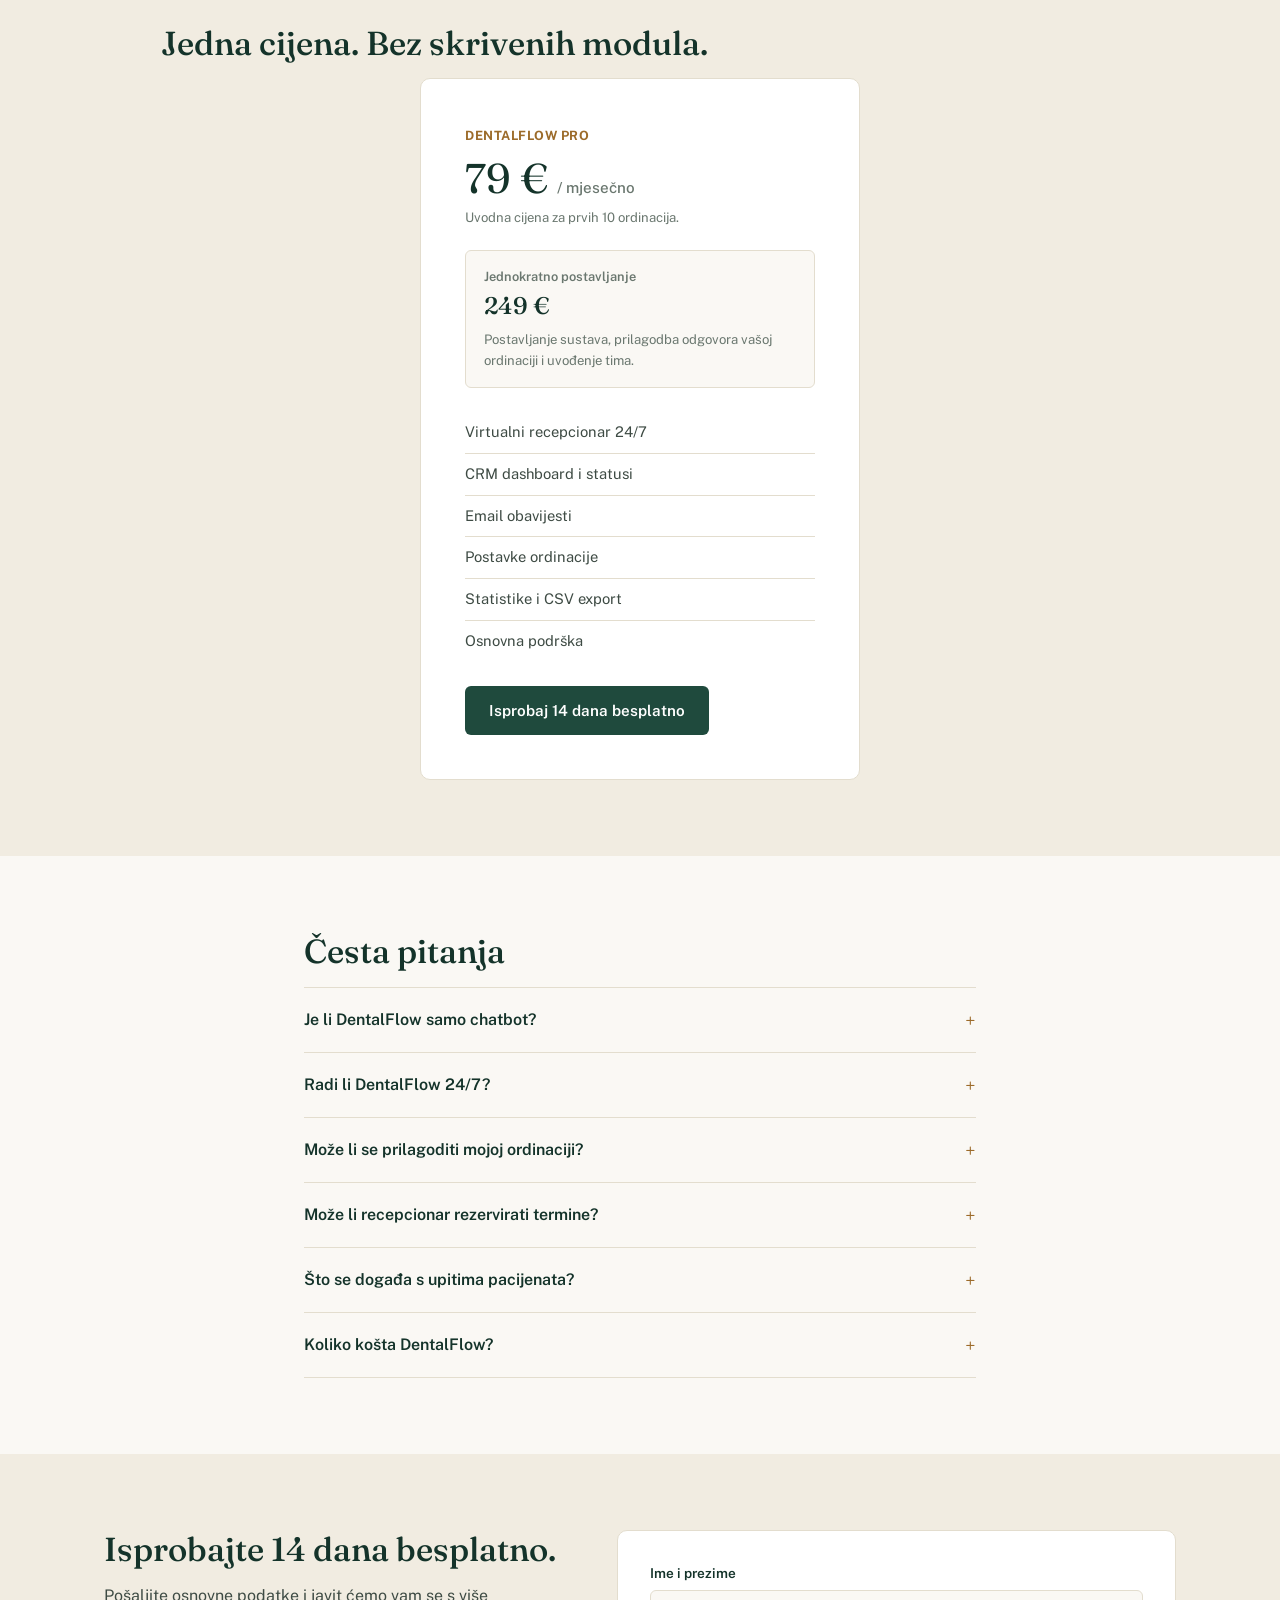
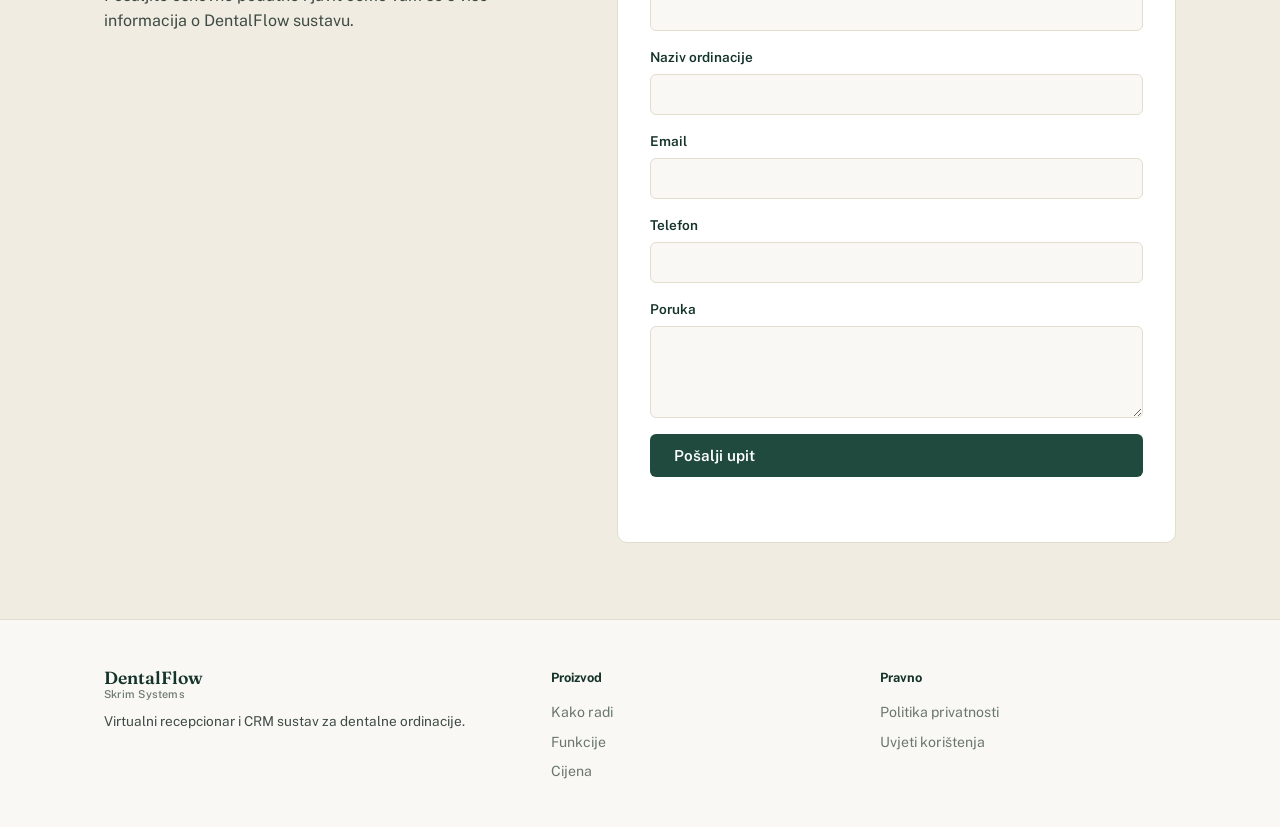
==== commit 21ee8326: "Rename index (2).html to index.html" ====
--- a/index.html
+++ b/index.html
@@ -279,23 +279,6 @@
       <div><strong>Proizvod</strong><a href="#kako-radi">Kako radi</a><a href="#funkcije">Funkcije</a><a href="#cijena">Cijena</a></div>
       <div><strong>Pravno</strong><a href="privacy.html">Politika privatnosti</a><a href="terms.html">Uvjeti korištenja</a></div>
     </div>
-
-    <!-- ══════════════════════════════════════════════════════════════════
-         IMPRESSUM — ZAMIJENI PLACEHOLDERE SVOJIM STVARNIM PODACIMA
-         Ne objavljuj stranicu dok ovo ne popuniš.
-         ══════════════════════════════════════════════════════════════════ -->
-    <div class="impressum">
-      <strong>Impressum</strong>
-      <p>
-        [PUNI NAZIV TVRTKE/OBRTA] &middot;
-        OIB: [TVOJ OIB] &middot;
-        [ULICA I BROJ, POŠTANSKI BROJ GRAD]
-      </p>
-      <p>
-        <a href="mailto:karlo@skrimsystems.com">karlo@skrimsystems.com</a> &middot;
-        [TELEFON]
-      </p>
-    </div>
   </div>
 </footer>
 
--- a/style.css
+++ b/style.css
@@ -36,6 +36,12 @@
 img{ max-width:100%; display:block; }
 a{ color: inherit; }
 
+.sr-only{
+  position:absolute; width:1px; height:1px;
+  padding:0; margin:-1px; overflow:hidden;
+  clip:rect(0,0,0,0); white-space:nowrap; border:0;
+}
+
 .container{
   max-width: var(--container);
   margin: 0 auto;
@@ -77,7 +83,7 @@
   font-size: 0.95rem;
   text-decoration:none;
   cursor:pointer;
-  transition: background .15s ease, transform .15s ease;
+  transition: background .15s ease;
 }
 .btn:hover{ background: var(--brand-dark); }
 .btn-ghost{
@@ -86,7 +92,7 @@
   border: 1px solid var(--border);
 }
 .btn-ghost:hover{ background: var(--surface); }
-.btn-small{ padding: 9px 18px; font-size: 0.88rem; }
+.btn-small{ padding: 9px 18px; font-size: 0.85rem; }
 
 /* Header */
 .site-header{
@@ -116,10 +122,10 @@
   color: var(--muted);
   letter-spacing:0.02em;
 }
-.nav-links{ display:flex; gap:28px; }
+.nav-links{ display:flex; gap:24px; }
 .nav-links a{
   text-decoration:none; color: var(--ink-soft);
-  font-size:0.92rem; font-weight:500;
+  font-size:0.9rem; font-weight:500;
 }
 .nav-links a:hover{ color: var(--brand); }
 .menu-btn{
@@ -139,46 +145,128 @@
 .hero-actions{ display:flex; gap:14px; margin-top:28px; flex-wrap:wrap; }
 
 .hero-visual{ display:flex; flex-direction:column; gap:18px; }
-.chat-mock{
+
+/* Živi chat */
+.chat-live{
   background: var(--white);
   border: 1px solid var(--border);
   border-radius: var(--radius-md);
   overflow:hidden;
   box-shadow: 0 24px 48px -28px rgba(20,51,42,0.28);
-}
-.chat-mock-head{
+  display:flex;
+  flex-direction:column;
+}
+.chat-live-head{
   display:flex; align-items:center; gap:10px;
   padding: 14px 18px;
   background: var(--brand);
   color: var(--white);
   font-size: 0.9rem;
 }
-.chat-dot{ width:8px; height:8px; border-radius:50%; background:#7FD9AE; }
-.chat-mock-body{ padding: 18px; display:flex; flex-direction:column; gap:10px; }
+.chat-dot{ width:8px; height:8px; border-radius:50%; background:#7FD9AE; flex-shrink:0; }
+.chat-tag{
+  margin-left:auto;
+  font-size:0.7rem;
+  font-weight:600;
+  letter-spacing:0.03em;
+  background: rgba(255,255,255,0.16);
+  padding: 3px 9px;
+  border-radius:999px;
+}
+.chat-live-body{
+  padding: 18px;
+  display:flex; flex-direction:column; gap:10px;
+  height: 300px;
+  overflow-y:auto;
+  background:#fbfaf7;
+}
+.chat-live-body::-webkit-scrollbar{ width:7px; }
+.chat-live-body::-webkit-scrollbar-thumb{ background: var(--border); border-radius:999px; }
+
 .bubble{
   margin:0; padding: 10px 14px;
   border-radius: 14px;
   font-size: 0.88rem;
-  max-width: 84%;
+  line-height:1.5;
+  max-width: 86%;
   color: var(--ink);
+  white-space: pre-wrap;
 }
 .bubble.in{
+  background: var(--brand);
+  color: var(--white);
+  align-self:flex-end;
+  border-bottom-right-radius:4px;
+}
+.bubble.out{
   background: var(--surface);
   align-self:flex-start;
   border-bottom-left-radius:4px;
 }
-.bubble.out{
-  background: var(--brand-tint);
-  align-self:flex-end;
-  border-bottom-right-radius:4px;
-  text-align:right;
-  margin-left:auto;
-}
-.bubble.lead{
-  background: var(--accent);
-  color: var(--white);
-  font-weight:600;
-}
+.bubble.done{
+  background: #F6EBDA;
+  border: 1px solid #E3D3B0;
+  color: var(--accent-dark);
+  font-weight:600;
+  align-self:flex-start;
+}
+.bubble.typing{
+  display:flex; gap:5px; align-items:center;
+  background: var(--surface);
+  align-self:flex-start;
+}
+.bubble.typing i{
+  width:6px; height:6px; border-radius:50%;
+  background:#B8A98A;
+  animation: typingBounce 1s infinite ease-in-out;
+}
+.bubble.typing i:nth-child(2){ animation-delay:.15s; }
+.bubble.typing i:nth-child(3){ animation-delay:.3s; }
+@keyframes typingBounce{
+  0%,80%,100%{ transform:translateY(0); opacity:.45; }
+  40%{ transform:translateY(-4px); opacity:1; }
+}
+
+.chat-live-input{
+  display:flex; gap:8px;
+  padding: 14px 16px;
+  border-top: 1px solid var(--border);
+  background: var(--white);
+}
+.chat-live-input input{
+  flex:1;
+  font-family: var(--sans);
+  font-size:0.9rem;
+  padding: 10px 13px;
+  border: 1px solid var(--border);
+  border-radius: var(--radius-sm);
+  background: var(--bg);
+  color: var(--ink);
+  outline:none;
+}
+.chat-live-input input:focus{ border-color: var(--brand); }
+.chat-live-input button{
+  padding: 10px 18px;
+  border:none;
+  border-radius: var(--radius-sm);
+  background: var(--brand);
+  color:#fff;
+  font-family: var(--sans);
+  font-size:0.88rem;
+  font-weight:600;
+  cursor:pointer;
+}
+.chat-live-input button:hover{ background: var(--brand-dark); }
+.chat-live-input button:disabled{ opacity:.6; cursor:not-allowed; }
+.chat-live-note{
+  margin:0;
+  padding: 10px 16px;
+  border-top: 1px solid var(--border);
+  font-size: 0.72rem;
+  color: var(--muted);
+  background: var(--white);
+}
+
 .timeline{
   display:grid;
   grid-template-columns: repeat(4,1fr);
@@ -207,9 +295,8 @@
 .section{ padding: 76px 0; }
 .section.soft{ background: var(--surface); }
 .section-head{ max-width: 640px; margin-bottom: 40px; }
-.section-head.center{ margin-left:auto; margin-right:auto; text-align:center; }
-
-/* Problem: divider rows, not cards */
+
+/* Problem */
 .problem-list{
   border-top: 1px solid var(--border);
   max-width: 780px;
@@ -224,17 +311,14 @@
 .problem-row h3{ margin:0; color: var(--brand-dark); }
 .problem-row p{ margin:0; }
 
-/* Split layout (kako radi) */
+/* Split (kako radi) */
 .split{
   display:grid;
   grid-template-columns: 0.9fr 1.1fr;
   gap: 56px;
   align-items:start;
 }
-.process-timeline{
-  position:relative;
-  padding-left: 8px;
-}
+.process-timeline{ padding-left: 8px; }
 .process-step{
   display:flex; gap:18px;
   padding-bottom: 30px;
@@ -261,7 +345,7 @@
 .process-step b{ display:block; margin-bottom:4px; color: var(--brand-dark); }
 .process-step p{ margin:0; font-size:0.92rem; }
 
-/* Feature grid: one large + rest smaller, no uniform card kit */
+/* Features */
 .feature-grid{
   display:grid;
   grid-template-columns: repeat(3, 1fr);
@@ -284,13 +368,35 @@
 .feature h3{ font-size: 1.05rem; }
 .feature p{ font-size: 0.92rem; margin:0; }
 
+/* Podaci pacijenata */
+.privacy-grid{
+  display:grid;
+  grid-template-columns: repeat(3, 1fr);
+  gap: 18px;
+}
+.privacy-card{
+  background: var(--white);
+  border: 1px solid var(--border);
+  border-left: 3px solid var(--brand);
+  border-radius: var(--radius-md);
+  padding: 26px;
+}
+.privacy-card h3{ font-size: 1.02rem; }
+.privacy-card p{ font-size: 0.92rem; margin:0; }
+.privacy-footnote{
+  margin-top: 22px;
+  font-size: 0.85rem;
+  color: var(--muted);
+}
+.privacy-footnote a{ color: var(--brand); font-weight:600; }
+
 /* Pricing */
 .pricing-card{
   background: var(--white);
   border: 1px solid var(--border);
   border-radius: var(--radius-md);
   padding: 44px;
-  max-width: 420px;
+  max-width: 440px;
   margin: 0 auto;
   text-align:left;
 }
@@ -307,10 +413,39 @@
   font-family: var(--serif);
   font-size: 2.6rem;
   color: var(--brand-dark);
-  margin-bottom: 20px;
+  line-height:1.1;
 }
 .price small{ font-family: var(--sans); font-size:0.95rem; color: var(--muted); font-weight:500; }
-.pricing-card ul{ list-style:none; margin:0 0 20px; padding:0; }
+.price-note{
+  font-size: 0.82rem;
+  color: var(--muted);
+  margin: 6px 0 22px;
+}
+.price-setup{
+  background: var(--bg);
+  border: 1px solid var(--border);
+  border-radius: var(--radius-sm);
+  padding: 16px 18px;
+  margin-bottom: 24px;
+}
+.price-setup span{
+  display:block;
+  font-size: 0.8rem;
+  font-weight:600;
+  color: var(--muted);
+}
+.price-setup strong{
+  font-family: var(--serif);
+  font-weight:500;
+  font-size: 1.5rem;
+  color: var(--brand-dark);
+}
+.price-setup p{
+  margin: 6px 0 0;
+  font-size: 0.82rem;
+  color: var(--muted);
+}
+.pricing-card ul{ list-style:none; margin:0 0 24px; padding:0; }
 .pricing-card li{
   padding: 9px 0;
   border-bottom: 1px solid var(--border);
@@ -318,7 +453,6 @@
   color: var(--ink-soft);
 }
 .pricing-card li:last-child{ border-bottom:none; }
-.fine-print{ font-size:0.8rem; color: var(--muted); margin-bottom:20px; }
 
 /* FAQ */
 .faq button{
@@ -385,7 +519,7 @@
 .form-status{ font-size:0.88rem; min-height:1.2em; color: var(--brand); margin:0; }
 
 /* Footer */
-.footer{ border-top: 1px solid var(--border); padding: 48px 0; }
+.footer{ border-top: 1px solid var(--border); padding: 48px 0 40px; }
 .footer-grid{
   display:grid;
   grid-template-columns: 1.4fr 1fr 1fr;
@@ -395,14 +529,22 @@
 .footer-brand small{ font-family: var(--sans); font-weight:500; font-size:0.68rem; color: var(--muted); }
 .footer p{ font-size:0.85rem; margin-top:10px; }
 .footer strong{ display:block; font-size:0.8rem; color: var(--brand-dark); margin-bottom:10px; }
-.footer div a{ display:block; text-decoration:none; color: var(--muted); font-size:0.88rem; padding: 4px 0; }
-.footer div a:hover{ color: var(--brand); }
-
-/* Motion: single orchestrated hero reveal, respects reduced motion */
+.footer-grid div a{ display:block; text-decoration:none; color: var(--muted); font-size:0.88rem; padding: 4px 0; }
+.footer-grid div a:hover{ color: var(--brand); }
+
+.impressum{
+  margin-top: 36px;
+  padding-top: 22px;
+  border-top: 1px solid var(--border);
+}
+.impressum strong{ font-size:0.78rem; color: var(--brand-dark); margin-bottom:8px; }
+.impressum p{ margin: 0 0 4px; font-size: 0.8rem; color: var(--muted); }
+.impressum a{ color: var(--muted); text-decoration:none; }
+.impressum a:hover{ color: var(--brand); }
+
+/* Motion */
 @media (prefers-reduced-motion: no-preference){
-  .hero-copy, .hero-visual{
-    animation: rise .6s ease both;
-  }
+  .hero-copy, .hero-visual{ animation: rise .6s ease both; }
   .hero-visual{ animation-delay: .12s; }
   @keyframes rise{
     from{ opacity:0; transform: translateY(14px); }
@@ -411,6 +553,9 @@
 }
 
 /* Responsive */
+@media (max-width: 980px){
+  .privacy-grid{ grid-template-columns: 1fr; }
+}
 @media (max-width: 880px){
   .hero-grid, .split, .contact-grid{ grid-template-columns: 1fr; }
   .problem-row{ grid-template-columns: 1fr; gap:6px; }
@@ -433,4 +578,5 @@
   .feature-grid{ grid-template-columns: 1fr; }
   .feature-lg{ grid-column: span 1; }
   .timeline{ grid-template-columns: repeat(2,1fr); }
-}+  .chat-live-body{ height: 260px; }
+}
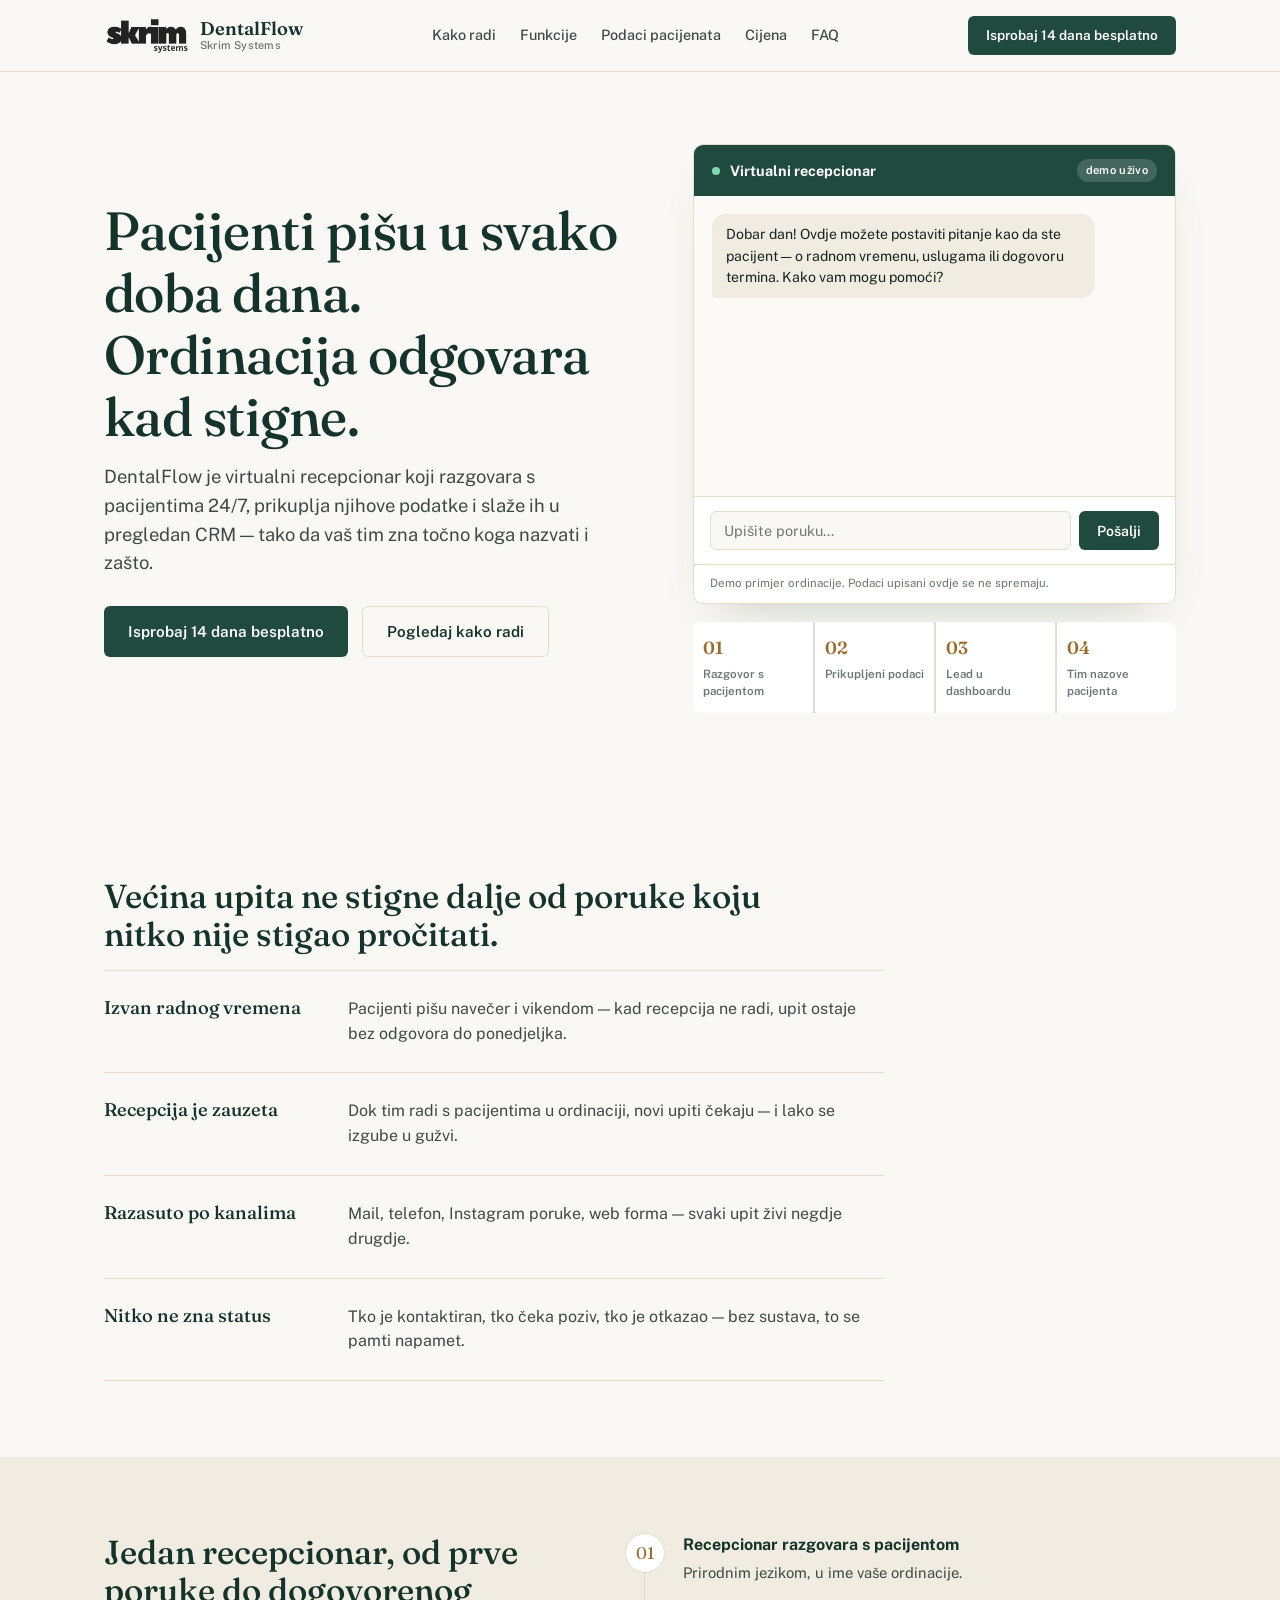
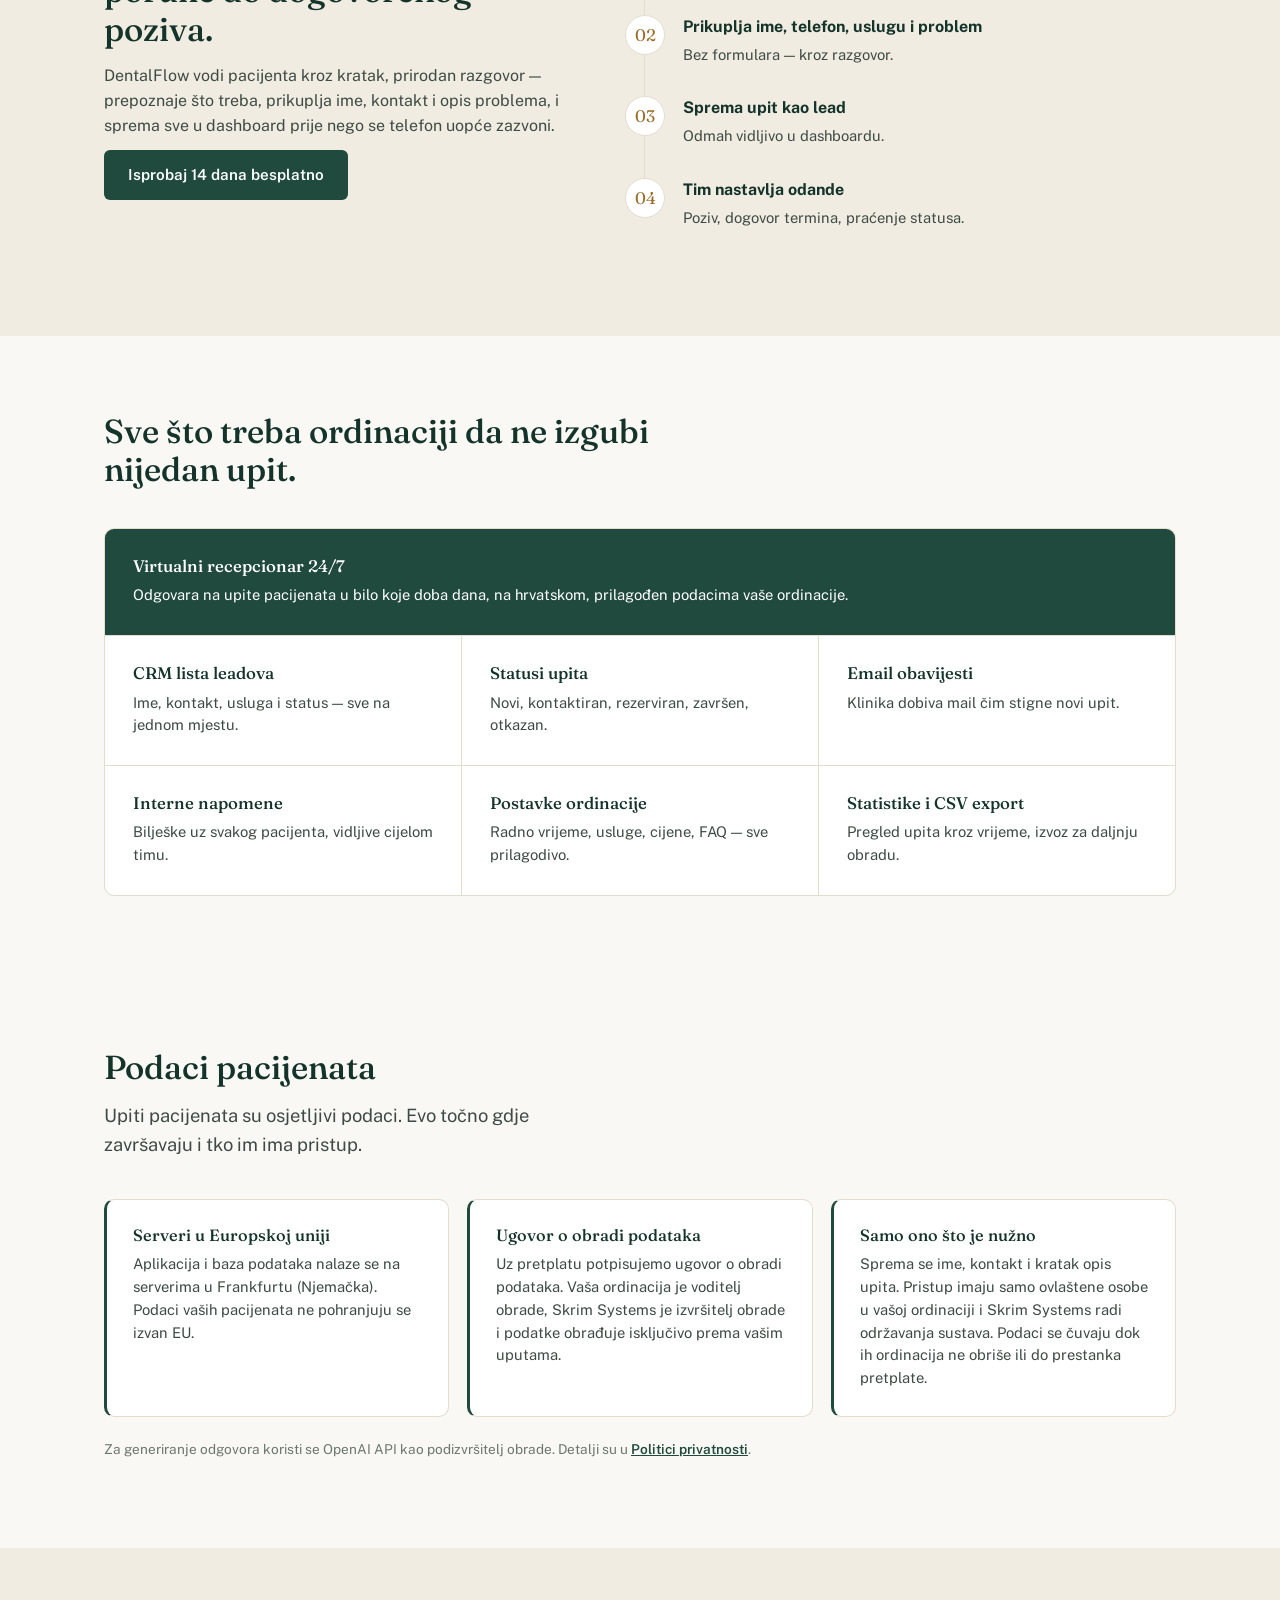
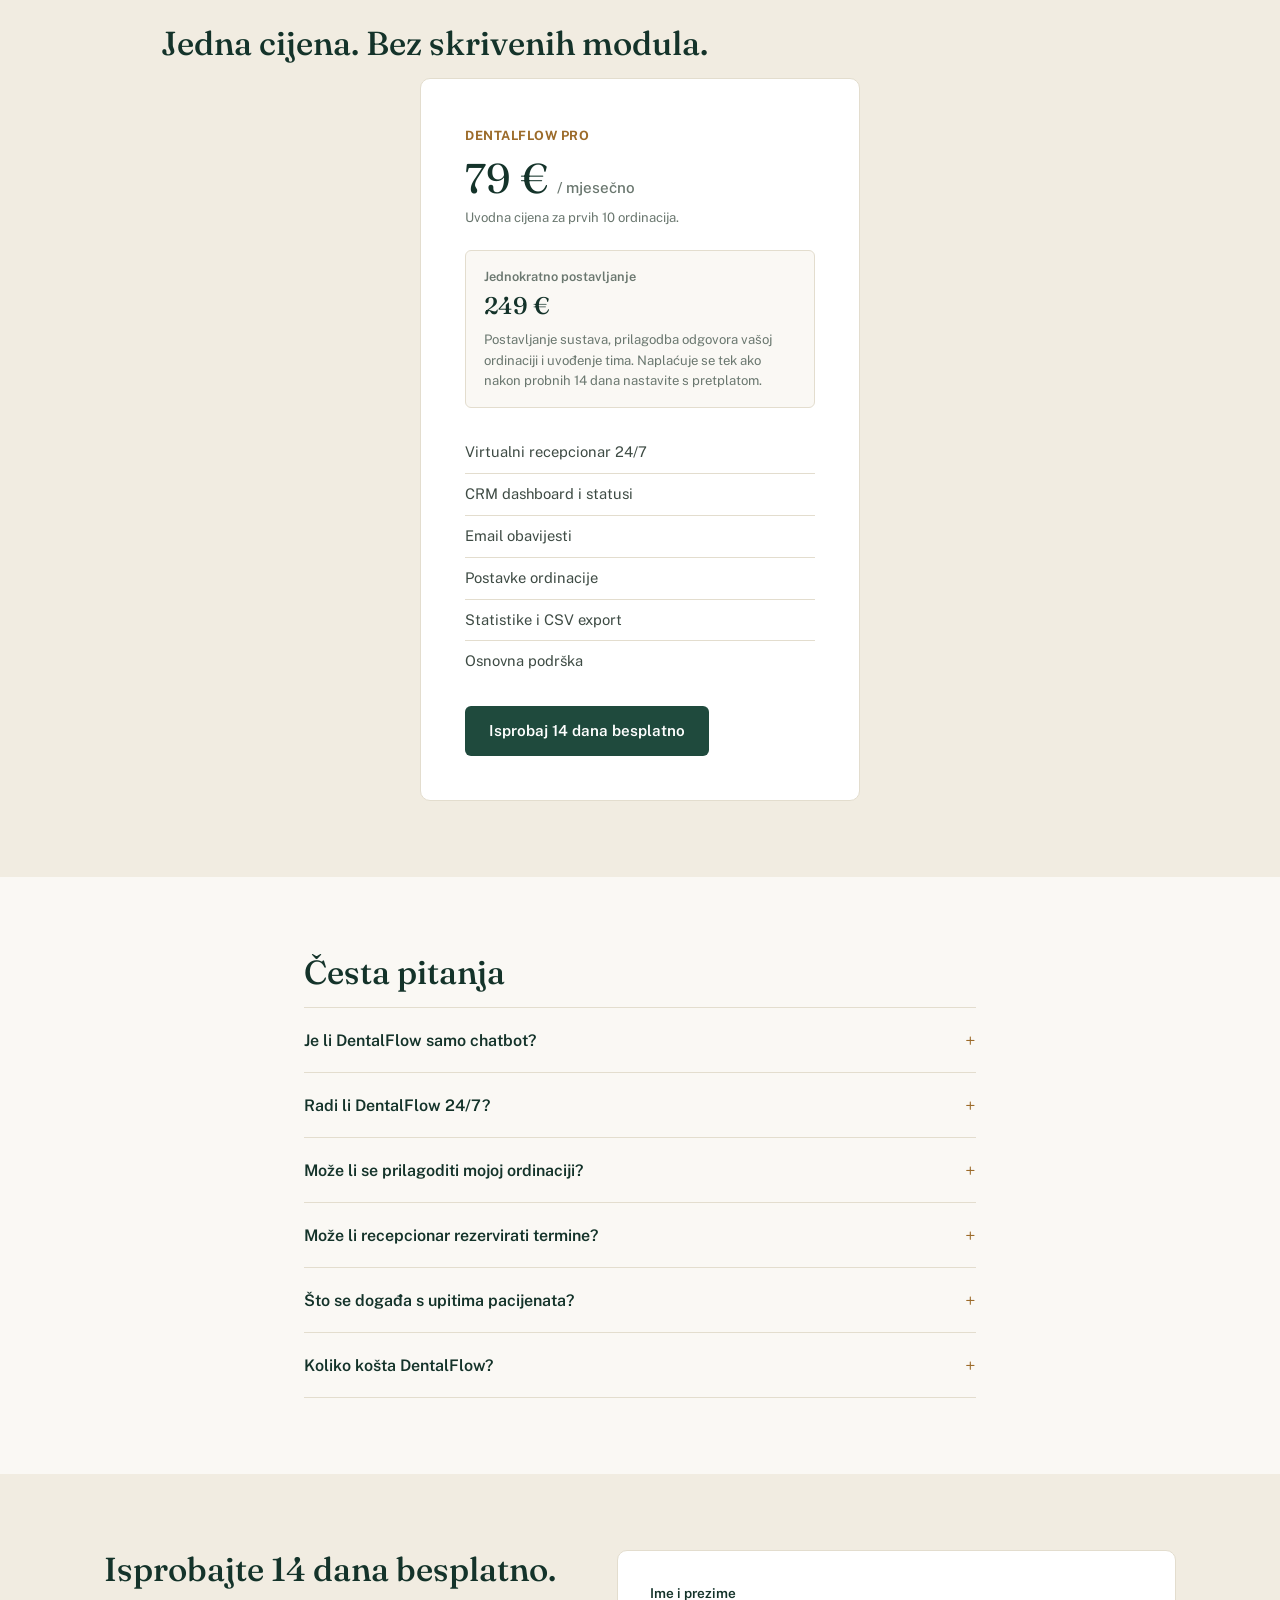
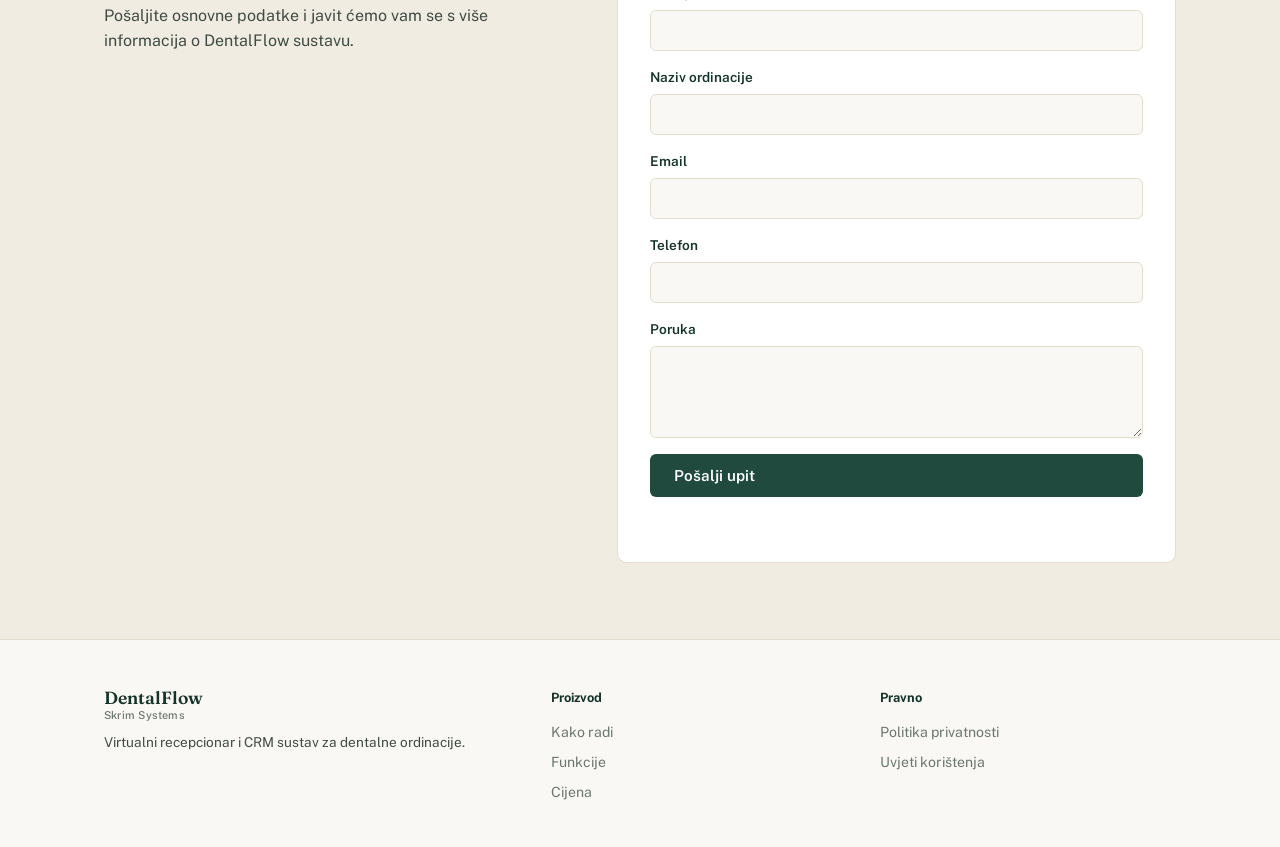
==== commit 05970c8e: "Add files via upload" ====
--- a/index.html
+++ b/index.html
@@ -207,7 +207,7 @@
         <div class="price-setup">
           <span>Jednokratno postavljanje</span>
           <strong>249 €</strong>
-          <p>Postavljanje sustava, prilagodba odgovora vašoj ordinaciji i uvođenje tima.</p>
+          <p>Postavljanje sustava, prilagodba odgovora vašoj ordinaciji i uvođenje tima. Naplaćuje se tek ako nakon probnih 14 dana nastavite s pretplatom.</p>
         </div>
 
         <ul>
@@ -244,7 +244,7 @@
         <div class="faq-answer"><p>Svaki upit sprema se kao lead u CRM dashboard s kontakt podacima, interesom za uslugu, opisom problema i statusom. Detalji o obradi podataka su u sekciji Podaci pacijenata.</p></div>
 
         <button>Koliko košta DentalFlow?<span>+</span></button>
-        <div class="faq-answer"><p>79 € mjesečno uz jednokratno postavljanje od 249 €. Prvih 14 dana je besplatno.</p></div>
+        <div class="faq-answer"><p>79 € mjesečno uz jednokratno postavljanje od 249 €. Prvih 14 dana je besplatno, a postavljanje se naplaćuje tek ako nakon probnog razdoblja nastavite s pretplatom.</p></div>
       </div>
     </div>
   </section>
